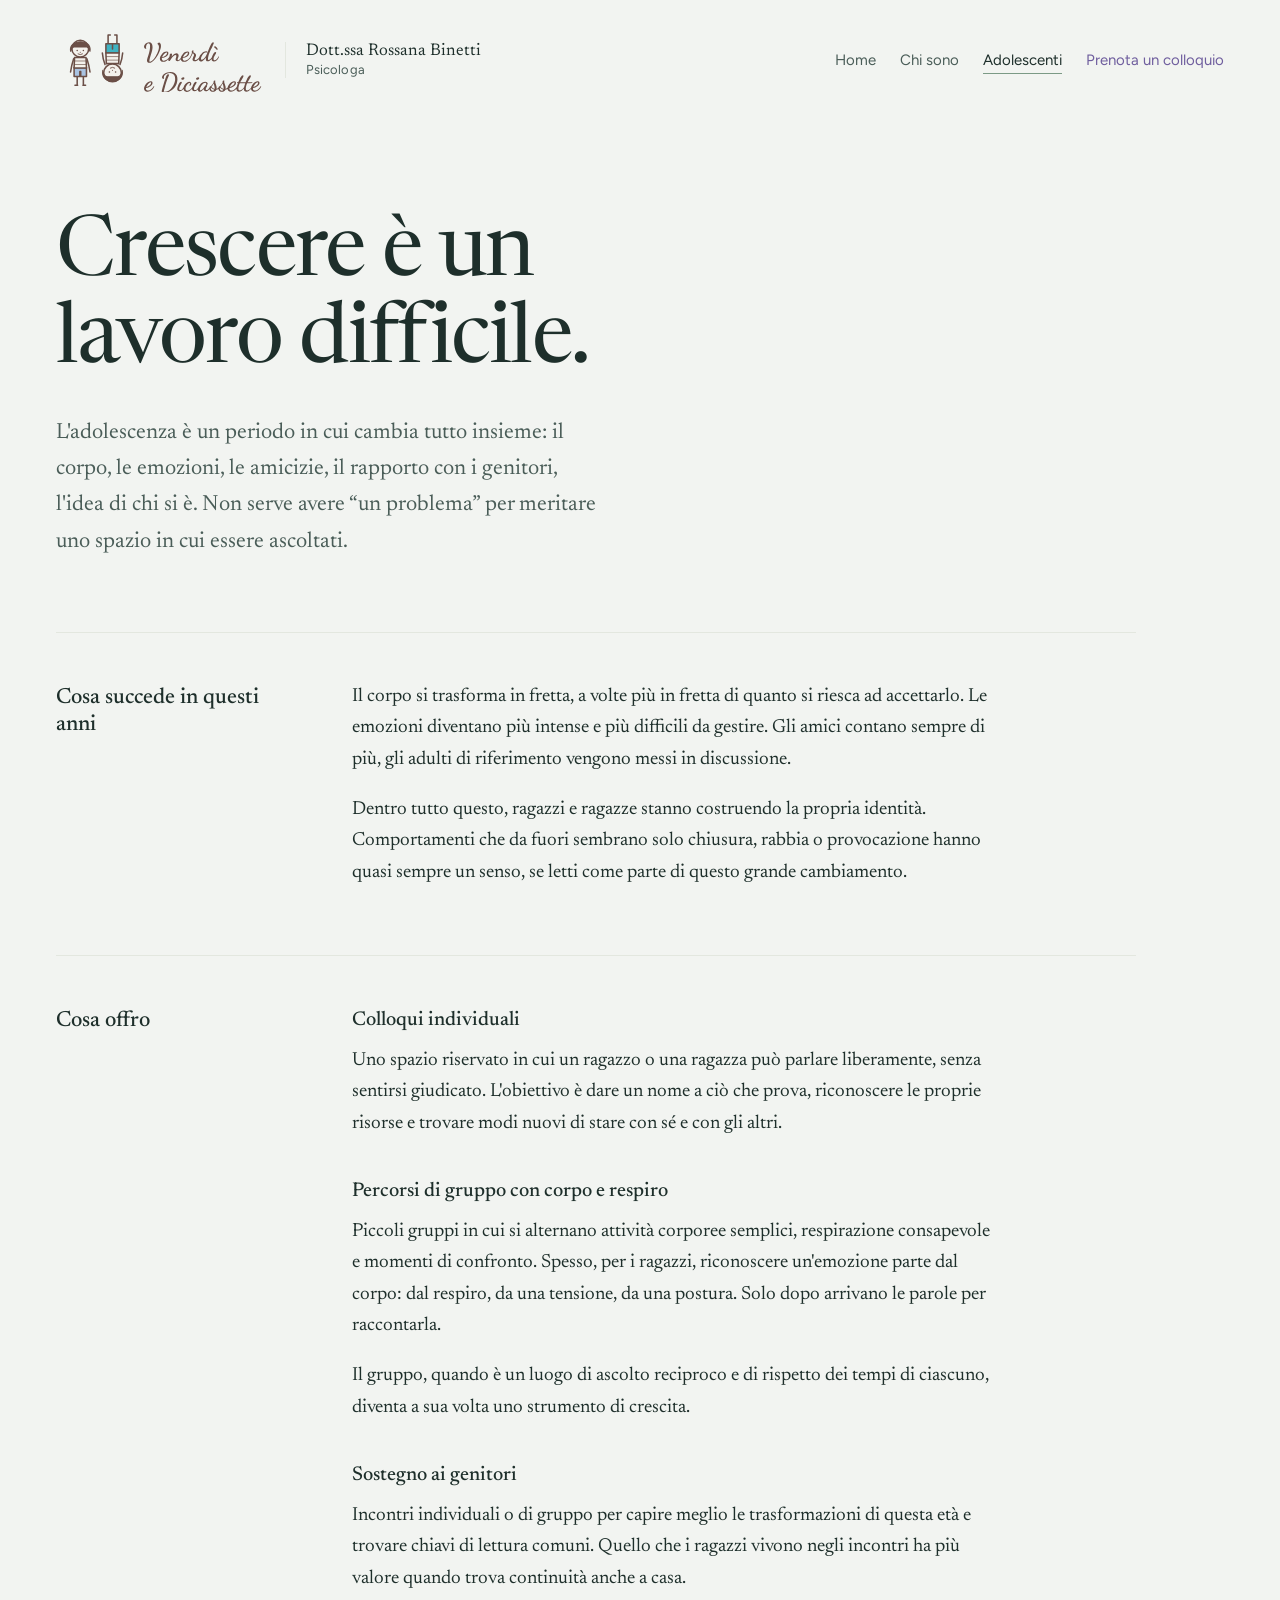
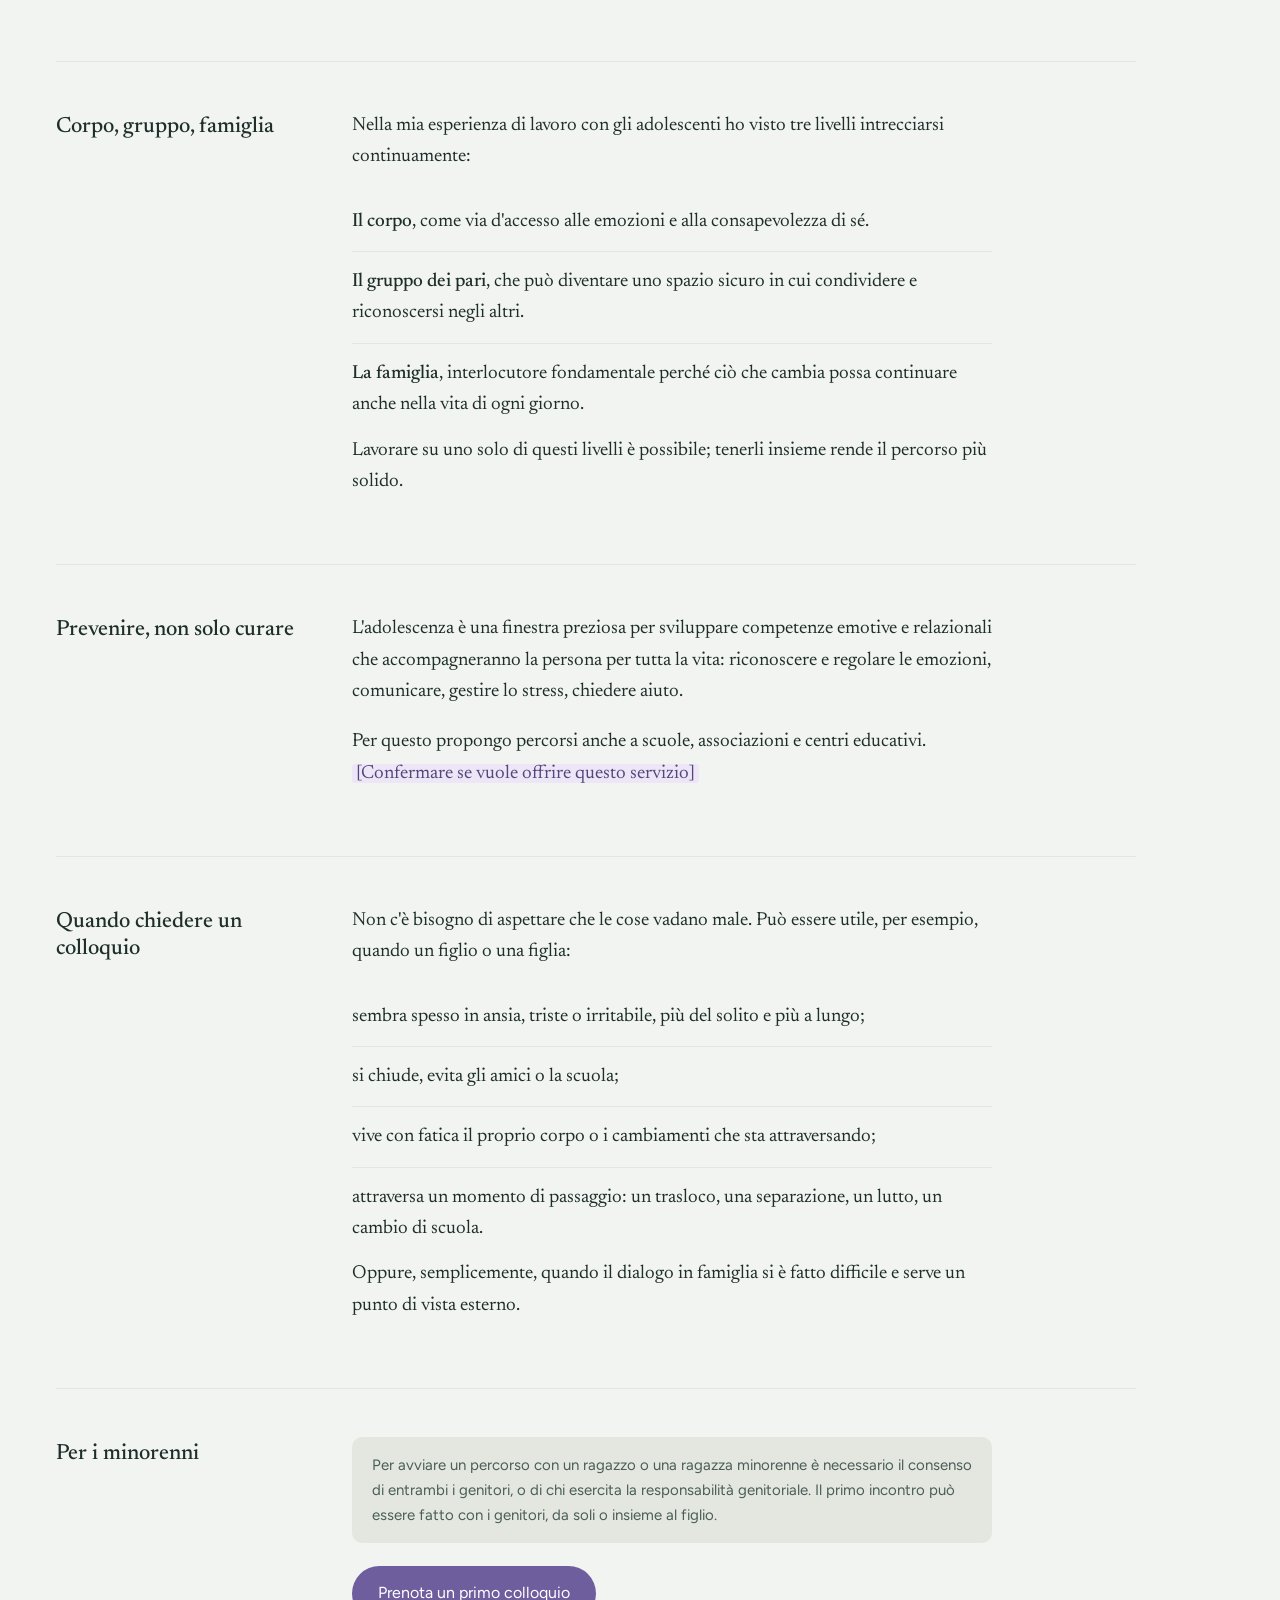
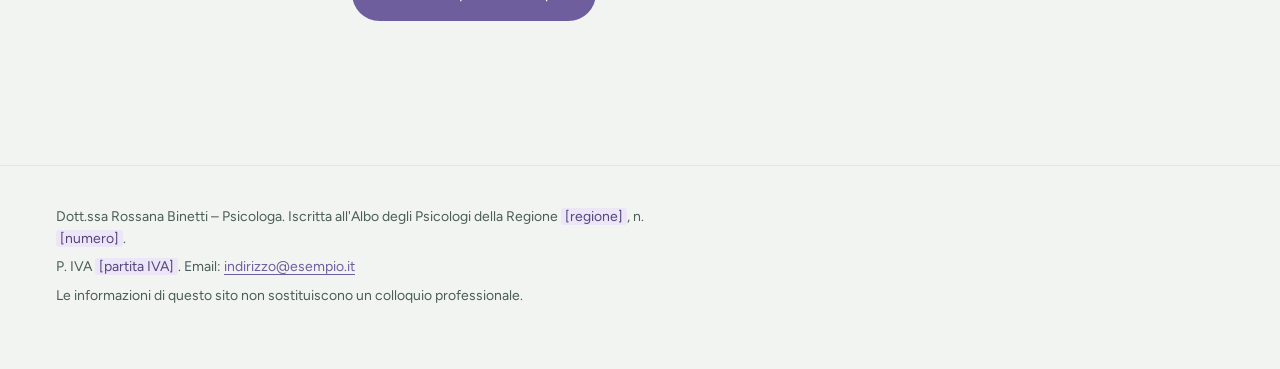
==== adolescenti.html @ f781af6a "Logo Venerdì e Diciassette in vettoriale, in intestazione e come icona del sito Co-Authored-By: Clau" ====
<!doctype html>
<html lang="it">
<head>
  <meta charset="utf-8">
  <meta name="viewport" content="width=device-width, initial-scale=1">
  <title>Adolescenti – Rossana Binetti, Psicologa</title>
  <meta name="description" content="Uno spazio di ascolto per adolescenti e preadolescenti, con percorsi individuali, di gruppo e di sostegno ai genitori.">
  <link rel="preconnect" href="https://fonts.googleapis.com">
  <link rel="preconnect" href="https://fonts.gstatic.com" crossorigin>
  <link href="https://fonts.googleapis.com/css2?family=Figtree:wght@400;500&family=Newsreader:ital,opsz,wght@0,6..72,400;0,6..72,500;1,6..72,400&display=swap" rel="stylesheet">
  <link rel="icon" href="assets/logo-mark.svg" type="image/svg+xml">
  <link rel="stylesheet" href="assets/style.css">
</head>
<body>

<header class="top">
  <a class="firma" href="index.html">
    <img src="assets/logo-orizzontale.svg" alt="Venerdì e Diciassette" width="236" height="64">
    <span class="firma-nome">Dott.ssa Rossana Binetti<small>Psicologa</small></span>
  </a>
  <nav aria-label="Menu principale">
    <ul class="menu">
      <li><a href="index.html">Home</a></li>
      <li><a href="chi-sono.html">Chi sono</a></li>
      <li><a href="adolescenti.html" aria-current="page">Adolescenti</a></li>
      <li><a class="prenota-link" href="prenota.html">Prenota un colloquio</a></li>
    </ul>
  </nav>
</header>

<main>

  <section class="apertura">
    <h1>Crescere è un lavoro difficile.</h1>
    <p class="sotto">L'adolescenza è un periodo in cui cambia tutto insieme: il corpo, le emozioni, le amicizie, il rapporto con i genitori, l'idea di chi si è. Non serve avere “un problema” per meritare uno spazio in cui essere ascoltati.</p>
  </section>

  <section class="blocco">
    <h2>Cosa succede in questi anni</h2>
    <div class="testo">
      <p>Il corpo si trasforma in fretta, a volte più in fretta di quanto si riesca ad accettarlo. Le emozioni diventano più intense e più difficili da gestire. Gli amici contano sempre di più, gli adulti di riferimento vengono messi in discussione.</p>
      <p>Dentro tutto questo, ragazzi e ragazze stanno costruendo la propria identità. Comportamenti che da fuori sembrano solo chiusura, rabbia o provocazione hanno quasi sempre un senso, se letti come parte di questo grande cambiamento.</p>
    </div>
  </section>

  <section class="blocco">
    <h2>Cosa offro</h2>
    <div class="testo">
      <h3 style="margin-top:0">Colloqui individuali</h3>
      <p>Uno spazio riservato in cui un ragazzo o una ragazza può parlare liberamente, senza sentirsi giudicato. L'obiettivo è dare un nome a ciò che prova, riconoscere le proprie risorse e trovare modi nuovi di stare con sé e con gli altri.</p>

      <h3>Percorsi di gruppo con corpo e respiro</h3>
      <p>Piccoli gruppi in cui si alternano attività corporee semplici, respirazione consapevole e momenti di confronto. Spesso, per i ragazzi, riconoscere un'emozione parte dal corpo: dal respiro, da una tensione, da una postura. Solo dopo arrivano le parole per raccontarla.</p>
      <p>Il gruppo, quando è un luogo di ascolto reciproco e di rispetto dei tempi di ciascuno, diventa a sua volta uno strumento di crescita.</p>

      <h3>Sostegno ai genitori</h3>
      <p>Incontri individuali o di gruppo per capire meglio le trasformazioni di questa età e trovare chiavi di lettura comuni. Quello che i ragazzi vivono negli incontri ha più valore quando trova continuità anche a casa.</p>
    </div>
  </section>

  <section class="blocco">
    <h2>Corpo, gruppo, famiglia</h2>
    <div class="testo">
      <p>Nella mia esperienza di lavoro con gli adolescenti ho visto tre livelli intrecciarsi continuamente:</p>
      <ul class="lista">
        <li><strong>Il corpo</strong>, come via d'accesso alle emozioni e alla consapevolezza di sé.</li>
        <li><strong>Il gruppo dei pari</strong>, che può diventare uno spazio sicuro in cui condividere e riconoscersi negli altri.</li>
        <li><strong>La famiglia</strong>, interlocutore fondamentale perché ciò che cambia possa continuare anche nella vita di ogni giorno.</li>
      </ul>
      <p>Lavorare su uno solo di questi livelli è possibile; tenerli insieme rende il percorso più solido.</p>
    </div>
  </section>

  <section class="blocco">
    <h2>Prevenire, non solo curare</h2>
    <div class="testo">
      <p>L'adolescenza è una finestra preziosa per sviluppare competenze emotive e relazionali che accompagneranno la persona per tutta la vita: riconoscere e regolare le emozioni, comunicare, gestire lo stress, chiedere aiuto.</p>
      <p>Per questo propongo percorsi anche a scuole, associazioni e centri educativi. <span class="da-completare">[Confermare se vuole offrire questo servizio]</span></p>
    </div>
  </section>

  <section class="blocco">
    <h2>Quando chiedere un colloquio</h2>
    <div class="testo">
      <p>Non c'è bisogno di aspettare che le cose vadano male. Può essere utile, per esempio, quando un figlio o una figlia:</p>
      <ul class="lista">
        <li>sembra spesso in ansia, triste o irritabile, più del solito e più a lungo;</li>
        <li>si chiude, evita gli amici o la scuola;</li>
        <li>vive con fatica il proprio corpo o i cambiamenti che sta attraversando;</li>
        <li>attraversa un momento di passaggio: un trasloco, una separazione, un lutto, un cambio di scuola.</li>
      </ul>
      <p>Oppure, semplicemente, quando il dialogo in famiglia si è fatto difficile e serve un punto di vista esterno.</p>
    </div>
  </section>

  <section class="blocco">
    <h2>Per i minorenni</h2>
    <div class="testo">
      <p class="avviso">Per avviare un percorso con un ragazzo o una ragazza minorenne è necessario il consenso di entrambi i genitori, o di chi esercita la responsabilità genitoriale. Il primo incontro può essere fatto con i genitori, da soli o insieme al figlio.</p>
      <a class="azione" href="prenota.html">Prenota un primo colloquio</a>
    </div>
  </section>

</main>

<footer class="piede">
  <p>Dott.ssa Rossana Binetti – Psicologa. Iscritta all'Albo degli Psicologi della Regione <span class="da-completare">[regione]</span>, n. <span class="da-completare">[numero]</span>.</p>
  <p>P. IVA <span class="da-completare">[partita IVA]</span>. Email: <a href="mailto:indirizzo@esempio.it">indirizzo@esempio.it</a></p>
  <p>Le informazioni di questo sito non sostituiscono un colloquio professionale.</p>
</footer>

</body>
</html>
---- assets/style.css ----
/* ------------------------------------------------------------
   Rossana Binetti – Psicologa
   Palette "respiro": verde pino, salvia, lilla del crepuscolo
   ------------------------------------------------------------ */

:root {
  --aria: #f2f4f1;        /* fondo */
  --sabbia: #e3e7df;      /* superfici */
  --pino: #1e2f2b;        /* testo */
  --pino-soft: #4a5d58;   /* testo secondario */
  --salvia: #7c9a86;      /* linee, dettagli */
  --lilla: #6f5e9e;       /* accento, link, azioni */
  --lilla-scuro: #54467d;

  --serif: "Newsreader", Georgia, "Times New Roman", serif;
  --sans: "Figtree", system-ui, -apple-system, "Segoe UI", sans-serif;

  --misura: 64ch;
  --gutter: clamp(16px, 5vw, 56px);
}

*,
*::before,
*::after { box-sizing: border-box; }

html { -webkit-text-size-adjust: 100%; }

body {
  margin: 0;
  background: var(--aria);
  color: var(--pino);
  font-family: var(--serif);
  font-size: 1.1875rem;
  line-height: 1.65;
  font-optical-sizing: auto;
}

img { max-width: 100%; display: block; }

a {
  color: var(--lilla);
  text-decoration-thickness: 1px;
  text-underline-offset: 3px;
}
a:hover { color: var(--lilla-scuro); }

:focus-visible {
  outline: 2px solid var(--lilla);
  outline-offset: 3px;
  border-radius: 2px;
}

/* ---------- Navigazione ---------- */

.top {
  display: flex;
  flex-wrap: wrap;
  align-items: center;
  justify-content: space-between;
  gap: 12px 32px;
  padding: 28px var(--gutter) 0;
  font-family: var(--sans);
}

.firma {
  display: flex;
  align-items: center;
  gap: 16px 20px;
  flex-wrap: wrap;
  color: var(--pino);
  text-decoration: none;
  line-height: 1.2;
}
.firma img { height: 64px; width: auto; }
.firma-nome {
  font-family: var(--serif);
  font-size: 1.0625rem;
  padding-left: 20px;
  border-left: 1px solid var(--sabbia);
}
.firma small {
  display: block;
  font-family: var(--sans);
  font-size: 0.8125rem;
  color: var(--pino-soft);
  letter-spacing: 0.01em;
}

.menu {
  display: flex;
  flex-wrap: wrap;
  gap: 4px 24px;
  margin: 0;
  padding: 0;
  list-style: none;
  font-size: 0.9375rem;
}
.menu a {
  color: var(--pino-soft);
  text-decoration: none;
  padding: 4px 0;
  border-bottom: 1px solid transparent;
}
.menu a:hover { color: var(--pino); }
.menu a[aria-current="page"] {
  color: var(--pino);
  border-bottom-color: var(--salvia);
}
.menu .prenota-link {
  color: var(--lilla);
}

/* ---------- Struttura ---------- */

main { padding: 0 var(--gutter) 96px; }

.apertura {
  max-width: 1080px;
  padding: clamp(56px, 10vw, 120px) 0 clamp(40px, 6vw, 72px);
}

.apertura h1 {
  margin: 0;
  font-weight: 400;
  font-size: clamp(2.5rem, 7vw, 5.25rem);
  line-height: 1.04;
  letter-spacing: -0.02em;
  max-width: 14ch;
}

.apertura .sotto {
  margin: 28px 0 0;
  max-width: 46ch;
  font-size: clamp(1.1875rem, 2vw, 1.375rem);
  color: var(--pino-soft);
}

/* Il respiro: un'unica linea che si gonfia e si svuota lentamente */
.respiro {
  width: 100%;
  max-width: 1080px;
  height: 64px;
  margin: 8px 0 0;
  color: var(--salvia);
}
.respiro path {
  fill: none;
  stroke: currentColor;
  stroke-width: 1.5;
  vector-effect: non-scaling-stroke;
  transform-origin: center;
  animation: respira 9s ease-in-out infinite;
}
@keyframes respira {
  0%, 100% { transform: scaleY(0.35); }
  45%, 55% { transform: scaleY(1); }
}
@media (prefers-reduced-motion: reduce) {
  .respiro path { animation: none; transform: scaleY(0.7); }
}

/* Sezioni con titolo nel margine su schermi larghi */
.blocco {
  display: grid;
  grid-template-columns: 1fr;
  gap: 12px 56px;
  max-width: 1080px;
  padding: 48px 0;
  border-top: 1px solid var(--sabbia);
}
.blocco > h2 {
  margin: 0;
  font-weight: 500;
  font-size: 1.5rem;
  line-height: 1.25;
}
.blocco > .testo { max-width: var(--misura); }
.blocco > .testo > :first-child { margin-top: 0; }

@media (min-width: 860px) {
  .blocco { grid-template-columns: 240px 1fr; }
  .blocco > h2 { font-size: 1.375rem; padding-top: 4px; }
}

h3 {
  font-weight: 500;
  font-size: 1.25rem;
  margin: 1.8em 0 0.4em;
}

p { margin: 0 0 1em; }

.citazione {
  margin: 0;
  padding: 4px 0 4px 24px;
  border-left: 2px solid var(--salvia);
  font-style: italic;
  font-size: 1.3125rem;
  line-height: 1.5;
}

/* Elenchi semplici */
.lista {
  margin: 0;
  padding: 0;
  list-style: none;
}
.lista li {
  padding: 14px 0;
  border-bottom: 1px solid var(--sabbia);
}
.lista li:last-child { border-bottom: 0; }
.lista strong { font-weight: 500; }

/* Passi del primo incontro: è davvero una sequenza */
.passi {
  margin: 0;
  padding: 0;
  list-style: none;
  counter-reset: passo;
}
.passi li {
  counter-increment: passo;
  position: relative;
  padding: 0 0 22px 52px;
}
.passi li::before {
  content: counter(passo);
  position: absolute;
  left: 0;
  top: 2px;
  width: 32px;
  height: 32px;
  border: 1px solid var(--salvia);
  border-radius: 50%;
  display: grid;
  place-items: center;
  font-family: var(--sans);
  font-size: 0.875rem;
  color: var(--pino-soft);
}

/* Tariffe */
.tariffe {
  width: 100%;
  border-collapse: collapse;
  font-size: 1.0625rem;
}
.tariffe th,
.tariffe td {
  text-align: left;
  vertical-align: top;
  padding: 16px 12px 16px 0;
  border-bottom: 1px solid var(--sabbia);
}
.tariffe th { font-weight: 500; }
.tariffe td.prezzo {
  text-align: right;
  white-space: nowrap;
  font-family: var(--sans);
  font-variant-numeric: tabular-nums;
}
.tariffe .nota {
  display: block;
  color: var(--pino-soft);
  font-size: 0.9375rem;
  font-weight: 400;
}

/* Azioni */
.azione {
  display: inline-block;
  margin-top: 8px;
  padding: 14px 26px;
  border-radius: 999px;
  background: var(--lilla);
  color: #fff;
  font-family: var(--sans);
  font-size: 1rem;
  text-decoration: none;
}
.azione:hover { background: var(--lilla-scuro); color: #fff; }

.azione.secondaria {
  background: transparent;
  color: var(--lilla);
  box-shadow: inset 0 0 0 1px var(--lilla);
}
.azione.secondaria:hover { background: var(--lilla); color: #fff; }

/* Calendario Google */
.calendario {
  margin-top: 8px;
  background: #fff;
  border: 1px solid var(--sabbia);
  border-radius: 12px;
  overflow: hidden;
}
.calendario iframe {
  display: block;
  width: 100%;
  height: 720px;
  border: 0;
}
.calendario-segnaposto {
  padding: 40px 24px;
  text-align: center;
  color: var(--pino-soft);
  font-family: var(--sans);
  font-size: 0.9375rem;
}

.avviso {
  font-family: var(--sans);
  font-size: 0.9375rem;
  color: var(--pino-soft);
  background: var(--sabbia);
  padding: 16px 20px;
  border-radius: 10px;
}

/* Segnaposto da completare: evidenti finché non vengono sostituiti */
.da-completare {
  background: #ece6f7;
  color: var(--lilla-scuro);
  padding: 0 4px;
  border-radius: 3px;
  font-style: normal;
}

/* ---------- Piede ---------- */

.piede {
  padding: 40px var(--gutter) 56px;
  border-top: 1px solid var(--sabbia);
  font-family: var(--sans);
  font-size: 0.875rem;
  color: var(--pino-soft);
  line-height: 1.6;
}
.piede p { margin: 0 0 6px; max-width: 72ch; }

@media (max-width: 520px) {
  .firma-nome { padding-left: 0; border-left: 0; }
}
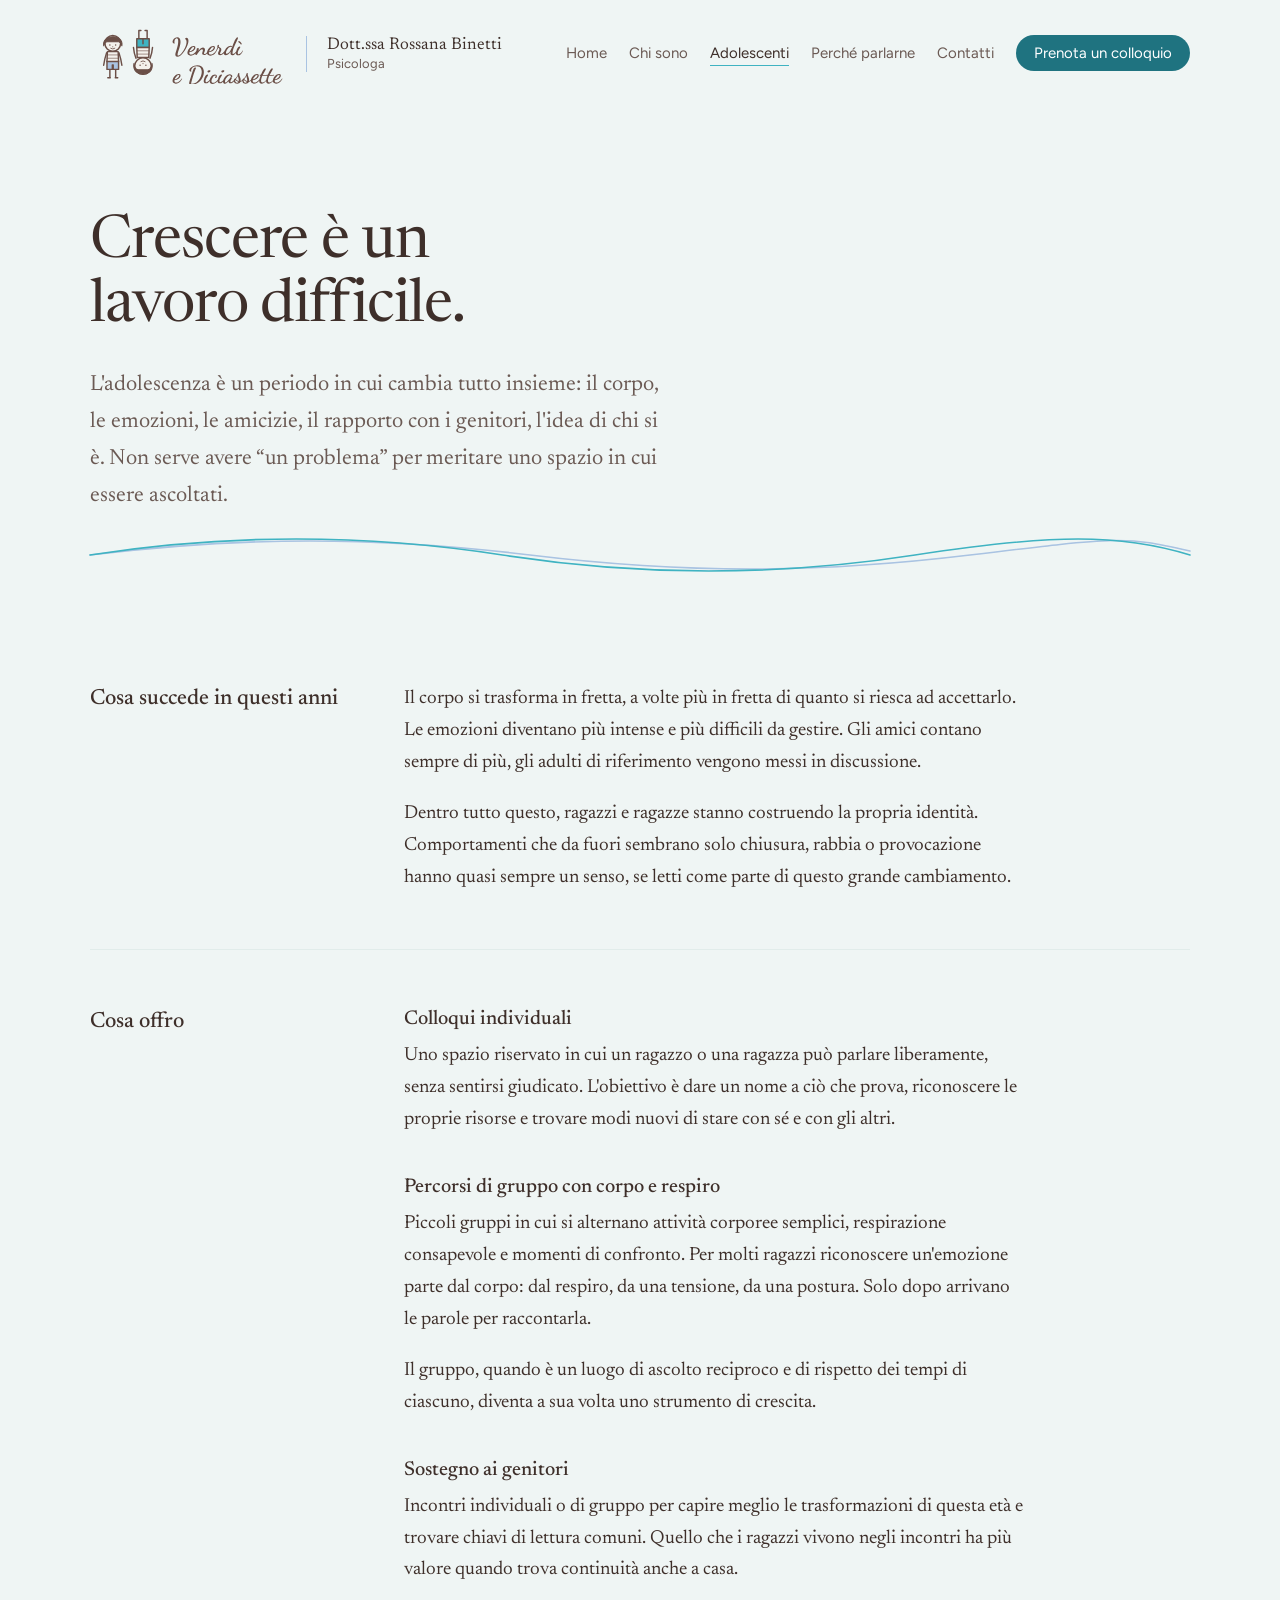
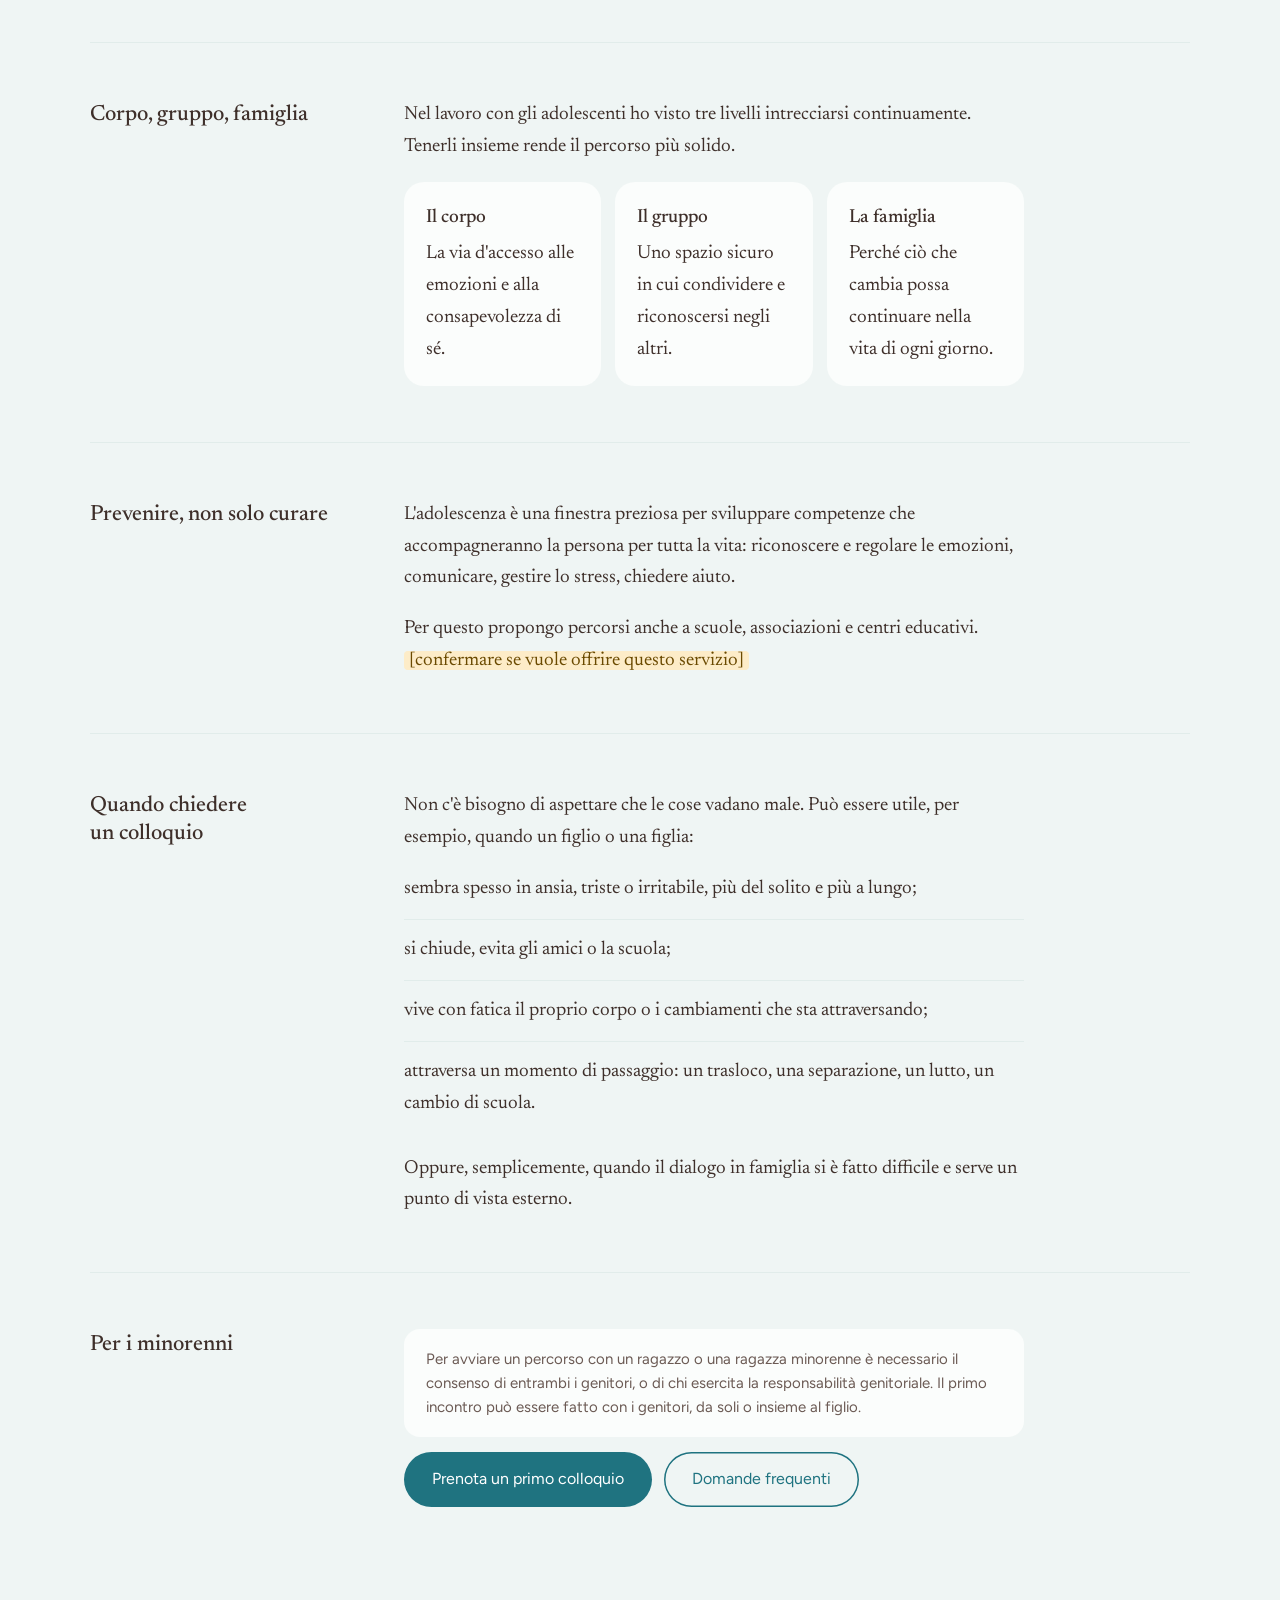
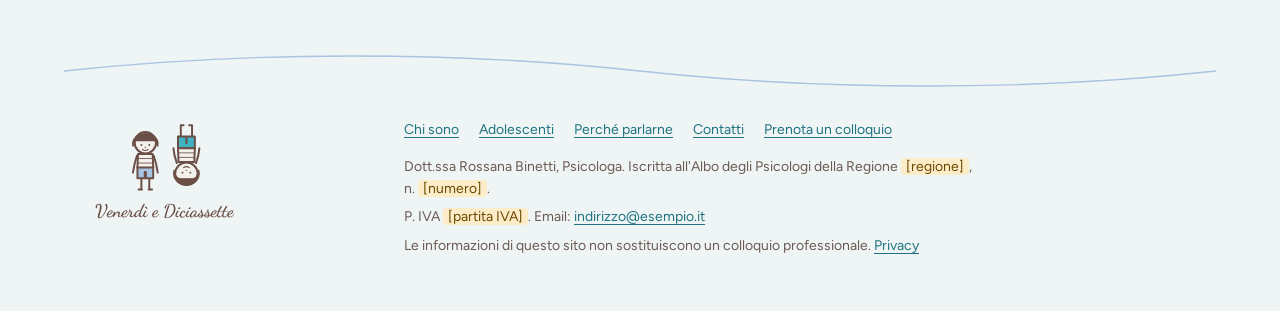
==== commit 4353299d: "Nuovo design coordinato al logo, pagine Perché parlarne, Contatti e Privacy Colori dal logo, passagg" ====
--- a/adolescenti.html
+++ b/adolescenti.html
@@ -5,17 +5,20 @@
   <meta name="viewport" content="width=device-width, initial-scale=1">
   <title>Adolescenti – Rossana Binetti, Psicologa</title>
   <meta name="description" content="Uno spazio di ascolto per adolescenti e preadolescenti, con percorsi individuali, di gruppo e di sostegno ai genitori.">
+  <meta name="theme-color" content="#eff5f4">
+  <link rel="icon" href="assets/logo-mark.svg" type="image/svg+xml">
   <link rel="preconnect" href="https://fonts.googleapis.com">
   <link rel="preconnect" href="https://fonts.gstatic.com" crossorigin>
   <link href="https://fonts.googleapis.com/css2?family=Figtree:wght@400;500&family=Newsreader:ital,opsz,wght@0,6..72,400;0,6..72,500;1,6..72,400&display=swap" rel="stylesheet">
-  <link rel="icon" href="assets/logo-mark.svg" type="image/svg+xml">
   <link rel="stylesheet" href="assets/style.css">
 </head>
 <body>
 
+<a class="salta" href="#contenuto">Vai al contenuto</a>
+
 <header class="top">
   <a class="firma" href="index.html">
-    <img src="assets/logo-orizzontale.svg" alt="Venerdì e Diciassette" width="236" height="64">
+    <img src="assets/logo-orizzontale.svg" alt="Venerdì e Diciassette" width="221" height="60">
     <span class="firma-nome">Dott.ssa Rossana Binetti<small>Psicologa</small></span>
   </a>
   <nav aria-label="Menu principale">
@@ -23,16 +26,22 @@
       <li><a href="index.html">Home</a></li>
       <li><a href="chi-sono.html">Chi sono</a></li>
       <li><a href="adolescenti.html" aria-current="page">Adolescenti</a></li>
-      <li><a class="prenota-link" href="prenota.html">Prenota un colloquio</a></li>
+      <li><a href="perche-parlarne.html">Perché parlarne</a></li>
+      <li><a href="contatti.html">Contatti</a></li>
+      <li><a class="menu-prenota" href="prenota.html">Prenota un colloquio</a></li>
     </ul>
   </nav>
 </header>
 
-<main>
+<main id="contenuto">
 
-  <section class="apertura">
+  <section class="apertura interna">
     <h1>Crescere è un lavoro difficile.</h1>
     <p class="sotto">L'adolescenza è un periodo in cui cambia tutto insieme: il corpo, le emozioni, le amicizie, il rapporto con i genitori, l'idea di chi si è. Non serve avere “un problema” per meritare uno spazio in cui essere ascoltati.</p>
+    <svg class="respiro" viewBox="0 0 1000 72" preserveAspectRatio="none" aria-hidden="true">
+      <path class="due" d="M0 36 C 140 8, 260 8, 400 36 S 660 64, 800 36 S 940 8, 1000 30"/>
+      <path class="uno" d="M0 36 C 125 4, 250 4, 375 36 S 625 68, 750 36 S 937 4, 1000 36"/>
+    </svg>
   </section>
 
   <section class="blocco">
@@ -46,13 +55,11 @@
   <section class="blocco">
     <h2>Cosa offro</h2>
     <div class="testo">
-      <h3 style="margin-top:0">Colloqui individuali</h3>
+      <h3>Colloqui individuali</h3>
       <p>Uno spazio riservato in cui un ragazzo o una ragazza può parlare liberamente, senza sentirsi giudicato. L'obiettivo è dare un nome a ciò che prova, riconoscere le proprie risorse e trovare modi nuovi di stare con sé e con gli altri.</p>
-
       <h3>Percorsi di gruppo con corpo e respiro</h3>
-      <p>Piccoli gruppi in cui si alternano attività corporee semplici, respirazione consapevole e momenti di confronto. Spesso, per i ragazzi, riconoscere un'emozione parte dal corpo: dal respiro, da una tensione, da una postura. Solo dopo arrivano le parole per raccontarla.</p>
+      <p>Piccoli gruppi in cui si alternano attività corporee semplici, respirazione consapevole e momenti di confronto. Per molti ragazzi riconoscere un'emozione parte dal corpo: dal respiro, da una tensione, da una postura. Solo dopo arrivano le parole per raccontarla.</p>
       <p>Il gruppo, quando è un luogo di ascolto reciproco e di rispetto dei tempi di ciascuno, diventa a sua volta uno strumento di crescita.</p>
-
       <h3>Sostegno ai genitori</h3>
       <p>Incontri individuali o di gruppo per capire meglio le trasformazioni di questa età e trovare chiavi di lettura comuni. Quello che i ragazzi vivono negli incontri ha più valore quando trova continuità anche a casa.</p>
     </div>
@@ -61,21 +68,20 @@
   <section class="blocco">
     <h2>Corpo, gruppo, famiglia</h2>
     <div class="testo">
-      <p>Nella mia esperienza di lavoro con gli adolescenti ho visto tre livelli intrecciarsi continuamente:</p>
-      <ul class="lista">
-        <li><strong>Il corpo</strong>, come via d'accesso alle emozioni e alla consapevolezza di sé.</li>
-        <li><strong>Il gruppo dei pari</strong>, che può diventare uno spazio sicuro in cui condividere e riconoscersi negli altri.</li>
-        <li><strong>La famiglia</strong>, interlocutore fondamentale perché ciò che cambia possa continuare anche nella vita di ogni giorno.</li>
+      <p>Nel lavoro con gli adolescenti ho visto tre livelli intrecciarsi continuamente. Tenerli insieme rende il percorso più solido.</p>
+      <ul class="tre">
+        <li><strong>Il corpo</strong>La via d'accesso alle emozioni e alla consapevolezza di sé.</li>
+        <li><strong>Il gruppo</strong>Uno spazio sicuro in cui condividere e riconoscersi negli altri.</li>
+        <li><strong>La famiglia</strong>Perché ciò che cambia possa continuare nella vita di ogni giorno.</li>
       </ul>
-      <p>Lavorare su uno solo di questi livelli è possibile; tenerli insieme rende il percorso più solido.</p>
     </div>
   </section>
 
   <section class="blocco">
     <h2>Prevenire, non solo curare</h2>
     <div class="testo">
-      <p>L'adolescenza è una finestra preziosa per sviluppare competenze emotive e relazionali che accompagneranno la persona per tutta la vita: riconoscere e regolare le emozioni, comunicare, gestire lo stress, chiedere aiuto.</p>
-      <p>Per questo propongo percorsi anche a scuole, associazioni e centri educativi. <span class="da-completare">[Confermare se vuole offrire questo servizio]</span></p>
+      <p>L'adolescenza è una finestra preziosa per sviluppare competenze che accompagneranno la persona per tutta la vita: riconoscere e regolare le emozioni, comunicare, gestire lo stress, chiedere aiuto.</p>
+      <p>Per questo propongo percorsi anche a scuole, associazioni e centri educativi. <span class="da-completare">[confermare se vuole offrire questo servizio]</span></p>
     </div>
   </section>
 
@@ -97,16 +103,34 @@
     <h2>Per i minorenni</h2>
     <div class="testo">
       <p class="avviso">Per avviare un percorso con un ragazzo o una ragazza minorenne è necessario il consenso di entrambi i genitori, o di chi esercita la responsabilità genitoriale. Il primo incontro può essere fatto con i genitori, da soli o insieme al figlio.</p>
-      <a class="azione" href="prenota.html">Prenota un primo colloquio</a>
+      <div class="azioni">
+        <a class="azione" href="prenota.html">Prenota un primo colloquio</a>
+        <a class="azione leggera" href="perche-parlarne.html">Domande frequenti</a>
+      </div>
     </div>
   </section>
 
 </main>
 
 <footer class="piede">
-  <p>Dott.ssa Rossana Binetti – Psicologa. Iscritta all'Albo degli Psicologi della Regione <span class="da-completare">[regione]</span>, n. <span class="da-completare">[numero]</span>.</p>
-  <p>P. IVA <span class="da-completare">[partita IVA]</span>. Email: <a href="mailto:indirizzo@esempio.it">indirizzo@esempio.it</a></p>
-  <p>Le informazioni di questo sito non sostituiscono un colloquio professionale.</p>
+  <svg class="piede-onda" viewBox="0 0 1000 40" preserveAspectRatio="none" aria-hidden="true">
+    <path d="M0 20 C 160 0, 340 0, 500 20 S 840 40, 1000 20"/>
+  </svg>
+  <div class="piede-dentro">
+    <img src="assets/logo.svg" alt="Venerdì e Diciassette" width="460" height="400" style="height:auto;width:150px">
+    <div>
+      <ul>
+        <li><a href="chi-sono.html">Chi sono</a></li>
+        <li><a href="adolescenti.html">Adolescenti</a></li>
+        <li><a href="perche-parlarne.html">Perché parlarne</a></li>
+        <li><a href="contatti.html">Contatti</a></li>
+        <li><a href="prenota.html">Prenota un colloquio</a></li>
+      </ul>
+      <p>Dott.ssa Rossana Binetti, Psicologa. Iscritta all'Albo degli Psicologi della Regione <span class="da-completare">[regione]</span>, n. <span class="da-completare">[numero]</span>.</p>
+      <p>P. IVA <span class="da-completare">[partita IVA]</span>. Email: <a href="mailto:indirizzo@esempio.it">indirizzo@esempio.it</a></p>
+      <p>Le informazioni di questo sito non sostituiscono un colloquio professionale. <a href="privacy.html">Privacy</a></p>
+    </div>
+  </div>
 </footer>
 
 </body>
--- a/assets/style.css
+++ b/assets/style.css
@@ -1,220 +1,292 @@
 /* ------------------------------------------------------------
-   Rossana Binetti – Psicologa
-   Palette "respiro": verde pino, salvia, lilla del crepuscolo
+   Venerdì e Diciassette – Dott.ssa Rossana Binetti, Psicologa
+   Colori presi dal logo: marrone caldo del tratto, turchese e
+   azzurro dei pantaloncini, su un fondo d'acqua chiarissimo.
    ------------------------------------------------------------ */
 
 :root {
-  --aria: #f2f4f1;        /* fondo */
-  --sabbia: #e3e7df;      /* superfici */
-  --pino: #1e2f2b;        /* testo */
-  --pino-soft: #4a5d58;   /* testo secondario */
-  --salvia: #7c9a86;      /* linee, dettagli */
-  --lilla: #6f5e9e;       /* accento, link, azioni */
-  --lilla-scuro: #54467d;
+  --acqua: #eff5f4;        /* fondo */
+  --acqua-2: #e1ecea;      /* superfici, separatori */
+  --bianco: #fbfdfc;       /* schede */
+  --tratto: #3e2f2a;       /* testo principale (marrone del logo, più profondo) */
+  --tratto-2: #6b5a54;     /* testo secondario */
+  --turchese: #1f7380;     /* link e azioni (contrasto AA sul fondo) */
+  --turchese-scuro: #155a64;
+  --turchese-chiaro: #3fb3c2;
+  --azzurro: #a9c3e2;      /* dettagli decorativi */
 
   --serif: "Newsreader", Georgia, "Times New Roman", serif;
   --sans: "Figtree", system-ui, -apple-system, "Segoe UI", sans-serif;
 
-  --misura: 64ch;
-  --gutter: clamp(16px, 5vw, 56px);
+  --misura: 62ch;
+  --gutter: clamp(16px, 5vw, 64px);
+  --larghezza: 1100px;
+  --morbido: cubic-bezier(.33, .1, .25, 1);
+
+  interpolate-size: allow-keywords;
+}
+
+/* Passaggio dolce tra una pagina e l'altra (browser che lo supportano) */
+@view-transition { navigation: auto; }
+::view-transition-old(root),
+::view-transition-new(root) {
+  animation-duration: .45s;
+  animation-timing-function: var(--morbido);
 }
 
 *,
 *::before,
 *::after { box-sizing: border-box; }
 
-html { -webkit-text-size-adjust: 100%; }
+html {
+  -webkit-text-size-adjust: 100%;
+  scroll-behavior: smooth;
+}
 
 body {
   margin: 0;
-  background: var(--aria);
-  color: var(--pino);
+  background: var(--acqua);
+  color: var(--tratto);
   font-family: var(--serif);
   font-size: 1.1875rem;
-  line-height: 1.65;
+  line-height: 1.68;
   font-optical-sizing: auto;
 }
 
 img { max-width: 100%; display: block; }
 
 a {
-  color: var(--lilla);
+  color: var(--turchese);
   text-decoration-thickness: 1px;
   text-underline-offset: 3px;
-}
-a:hover { color: var(--lilla-scuro); }
+  transition: color .3s var(--morbido);
+}
+a:hover { color: var(--turchese-scuro); }
 
 :focus-visible {
-  outline: 2px solid var(--lilla);
+  outline: 2px solid var(--turchese);
   outline-offset: 3px;
-  border-radius: 2px;
-}
-
-/* ---------- Navigazione ---------- */
+  border-radius: 4px;
+}
+
+.salta {
+  position: absolute;
+  left: -9999px;
+}
+.salta:focus {
+  left: var(--gutter);
+  top: 12px;
+  background: var(--bianco);
+  padding: 8px 14px;
+  border-radius: 999px;
+  z-index: 10;
+}
+
+/* ---------- Intestazione ---------- */
 
 .top {
   display: flex;
   flex-wrap: wrap;
   align-items: center;
   justify-content: space-between;
-  gap: 12px 32px;
-  padding: 28px var(--gutter) 0;
+  gap: 16px 32px;
+  max-width: calc(var(--larghezza) + 2 * var(--gutter));
+  margin: 0 auto;
+  padding: 24px var(--gutter) 0;
   font-family: var(--sans);
 }
 
 .firma {
   display: flex;
   align-items: center;
-  gap: 16px 20px;
   flex-wrap: wrap;
-  color: var(--pino);
+  gap: 12px 20px;
+  color: var(--tratto);
   text-decoration: none;
   line-height: 1.2;
 }
-.firma img { height: 64px; width: auto; }
+.firma:hover { color: var(--tratto); }
+.firma img { height: 60px; width: auto; }
 .firma-nome {
   font-family: var(--serif);
   font-size: 1.0625rem;
   padding-left: 20px;
-  border-left: 1px solid var(--sabbia);
-}
-.firma small {
+  border-left: 1px solid var(--azzurro);
+}
+.firma-nome small {
   display: block;
   font-family: var(--sans);
   font-size: 0.8125rem;
-  color: var(--pino-soft);
-  letter-spacing: 0.01em;
+  color: var(--tratto-2);
 }
 
 .menu {
   display: flex;
   flex-wrap: wrap;
-  gap: 4px 24px;
+  align-items: center;
+  gap: 6px 22px;
   margin: 0;
   padding: 0;
   list-style: none;
   font-size: 0.9375rem;
 }
 .menu a {
-  color: var(--pino-soft);
+  color: var(--tratto-2);
   text-decoration: none;
   padding: 4px 0;
-  border-bottom: 1px solid transparent;
-}
-.menu a:hover { color: var(--pino); }
+  background-image: linear-gradient(var(--turchese-chiaro), var(--turchese-chiaro));
+  background-size: 0 1.5px;
+  background-position: 0 100%;
+  background-repeat: no-repeat;
+  transition: color .3s var(--morbido), background-size .4s var(--morbido);
+}
+.menu a:hover { color: var(--tratto); background-size: 100% 1.5px; }
 .menu a[aria-current="page"] {
-  color: var(--pino);
-  border-bottom-color: var(--salvia);
-}
-.menu .prenota-link {
-  color: var(--lilla);
-}
-
-/* ---------- Struttura ---------- */
-
-main { padding: 0 var(--gutter) 96px; }
+  color: var(--tratto);
+  background-size: 100% 1.5px;
+}
+.menu .menu-prenota {
+  padding: 9px 18px;
+  border-radius: 999px;
+  background: var(--turchese);
+  background-image: none;
+  color: #fff;
+  transition: background-color .3s var(--morbido);
+}
+.menu .menu-prenota:hover,
+.menu .menu-prenota[aria-current="page"] {
+  background-color: var(--turchese-scuro);
+  color: #fff;
+}
+
+@media (max-width: 560px) {
+  .firma img { height: 52px; }
+  .firma-nome { padding-left: 0; border-left: 0; }
+  .menu { gap: 4px 18px; }
+}
+
+/* ---------- Contenuto ---------- */
+
+main {
+  max-width: calc(var(--larghezza) + 2 * var(--gutter));
+  margin: 0 auto;
+  padding: 0 var(--gutter) 64px;
+}
 
 .apertura {
-  max-width: 1080px;
-  padding: clamp(56px, 10vw, 120px) 0 clamp(40px, 6vw, 72px);
+  padding: clamp(56px, 10vw, 128px) 0 clamp(24px, 4vw, 40px);
 }
 
 .apertura h1 {
   margin: 0;
   font-weight: 400;
-  font-size: clamp(2.5rem, 7vw, 5.25rem);
-  line-height: 1.04;
-  letter-spacing: -0.02em;
-  max-width: 14ch;
-}
+  font-size: clamp(2.5rem, 6.6vw, 5rem);
+  line-height: 1.06;
+  letter-spacing: -0.018em;
+  max-width: 16ch;
+  text-wrap: balance;
+}
+.apertura.interna h1 { font-size: clamp(2.25rem, 5.2vw, 3.75rem); max-width: 20ch; }
 
 .apertura .sotto {
   margin: 28px 0 0;
-  max-width: 46ch;
+  max-width: 48ch;
   font-size: clamp(1.1875rem, 2vw, 1.375rem);
-  color: var(--pino-soft);
-}
-
-/* Il respiro: un'unica linea che si gonfia e si svuota lentamente */
+  color: var(--tratto-2);
+  text-wrap: pretty;
+}
+
+/* Il respiro: una sola linea che si gonfia e si svuota lentamente,
+   al ritmo di un respiro calmo (circa sei al minuto). */
 .respiro {
+  display: block;
   width: 100%;
-  max-width: 1080px;
-  height: 64px;
-  margin: 8px 0 0;
-  color: var(--salvia);
+  height: 72px;
+  margin: 24px 0 8px;
+  overflow: visible;
 }
 .respiro path {
   fill: none;
-  stroke: currentColor;
-  stroke-width: 1.5;
+  stroke-width: 1.6;
+  stroke-linecap: round;
   vector-effect: non-scaling-stroke;
-  transform-origin: center;
-  animation: respira 9s ease-in-out infinite;
-}
+  transform-origin: 50% 50%;
+  transform-box: fill-box;
+  animation: respira 10s var(--morbido) infinite;
+}
+.respiro .uno { stroke: var(--turchese-chiaro); }
+.respiro .due { stroke: var(--azzurro); animation-delay: -1.2s; }
 @keyframes respira {
-  0%, 100% { transform: scaleY(0.35); }
-  45%, 55% { transform: scaleY(1); }
-}
+  0%, 100% { transform: scaleY(.3); }
+  40%, 55% { transform: scaleY(1); }
+}
+.apertura.interna .respiro { height: 48px; margin-top: 16px; }
+
 @media (prefers-reduced-motion: reduce) {
-  .respiro path { animation: none; transform: scaleY(0.7); }
-}
-
-/* Sezioni con titolo nel margine su schermi larghi */
+  html { scroll-behavior: auto; }
+  .respiro path { animation: none; transform: scaleY(.7); }
+  @view-transition { navigation: none; }
+}
+
+/* Sezioni: titolo nel margine sui grandi schermi */
 .blocco {
   display: grid;
   grid-template-columns: 1fr;
-  gap: 12px 56px;
-  max-width: 1080px;
-  padding: 48px 0;
-  border-top: 1px solid var(--sabbia);
-}
+  gap: 14px 64px;
+  padding: 56px 0;
+}
+.blocco + .blocco { border-top: 1px solid var(--acqua-2); }
 .blocco > h2 {
   margin: 0;
   font-weight: 500;
   font-size: 1.5rem;
   line-height: 1.25;
+  text-wrap: balance;
 }
 .blocco > .testo { max-width: var(--misura); }
 .blocco > .testo > :first-child { margin-top: 0; }
-
-@media (min-width: 860px) {
-  .blocco { grid-template-columns: 240px 1fr; }
-  .blocco > h2 { font-size: 1.375rem; padding-top: 4px; }
+.blocco > .testo > :last-child { margin-bottom: 0; }
+
+@media (min-width: 880px) {
+  .blocco { grid-template-columns: 250px 1fr; }
+  .blocco > h2 { font-size: 1.375rem; padding-top: 3px; }
 }
 
 h3 {
   font-weight: 500;
   font-size: 1.25rem;
-  margin: 1.8em 0 0.4em;
-}
-
-p { margin: 0 0 1em; }
+  line-height: 1.3;
+  margin: 1.9em 0 .4em;
+}
+.blocco > .testo > h3:first-child { margin-top: 0; }
+
+p { margin: 0 0 1em; text-wrap: pretty; }
 
 .citazione {
-  margin: 0;
-  padding: 4px 0 4px 24px;
-  border-left: 2px solid var(--salvia);
+  margin: 0 0 1.2em;
+  padding: 2px 0 2px 24px;
+  border-left: 2px solid var(--turchese-chiaro);
   font-style: italic;
   font-size: 1.3125rem;
   line-height: 1.5;
 }
 
-/* Elenchi semplici */
 .lista {
-  margin: 0;
+  margin: 0 0 1em;
   padding: 0;
   list-style: none;
 }
 .lista li {
   padding: 14px 0;
-  border-bottom: 1px solid var(--sabbia);
-}
+  border-bottom: 1px solid var(--acqua-2);
+}
+.lista li:first-child { padding-top: 0; }
 .lista li:last-child { border-bottom: 0; }
 .lista strong { font-weight: 500; }
 
-/* Passi del primo incontro: è davvero una sequenza */
+/* I tre passi del primo incontro: una vera sequenza */
 .passi {
-  margin: 0;
+  margin: 0 0 1.4em;
   padding: 0;
   list-style: none;
   counter-reset: passo;
@@ -222,25 +294,130 @@
 .passi li {
   counter-increment: passo;
   position: relative;
-  padding: 0 0 22px 52px;
+  padding: 0 0 22px 54px;
 }
 .passi li::before {
   content: counter(passo);
   position: absolute;
   left: 0;
-  top: 2px;
-  width: 32px;
-  height: 32px;
-  border: 1px solid var(--salvia);
+  top: 1px;
+  width: 34px;
+  height: 34px;
   border-radius: 50%;
+  background: var(--bianco);
+  box-shadow: inset 0 0 0 1px var(--azzurro);
   display: grid;
   place-items: center;
   font-family: var(--sans);
-  font-size: 0.875rem;
-  color: var(--pino-soft);
-}
-
-/* Tariffe */
+  font-size: .875rem;
+  color: var(--turchese);
+}
+
+/* Le tre dimensioni: corpo, gruppo, famiglia */
+.tre {
+  display: grid;
+  gap: 14px;
+  margin: 0 0 1.2em;
+  padding: 0;
+  list-style: none;
+}
+.tre li {
+  background: var(--bianco);
+  border-radius: 20px;
+  padding: 20px 22px;
+}
+.tre strong {
+  display: block;
+  font-weight: 500;
+  font-size: 1.1875rem;
+  margin-bottom: 4px;
+}
+@media (min-width: 720px) {
+  .tre { grid-template-columns: repeat(3, 1fr); }
+}
+
+/* Azioni */
+.azione {
+  display: inline-block;
+  padding: 14px 28px;
+  border-radius: 999px;
+  background: var(--turchese);
+  color: #fff;
+  font-family: var(--sans);
+  font-size: 1rem;
+  text-decoration: none;
+  transition: background-color .3s var(--morbido);
+}
+.azione:hover { background: var(--turchese-scuro); color: #fff; }
+.azione.leggera {
+  background: transparent;
+  color: var(--turchese);
+  box-shadow: inset 0 0 0 1.5px var(--turchese);
+}
+.azione.leggera:hover { background: var(--turchese); color: #fff; }
+.azioni { display: flex; flex-wrap: wrap; gap: 12px; margin-top: 8px; }
+
+.avviso {
+  font-family: var(--sans);
+  font-size: .9375rem;
+  line-height: 1.6;
+  color: var(--tratto-2);
+  background: var(--bianco);
+  padding: 18px 22px;
+  border-radius: 16px;
+}
+
+/* ---------- Domande che si aprono con dolcezza ---------- */
+
+.domande { margin: 0; }
+.domanda {
+  border-bottom: 1px solid var(--acqua-2);
+}
+.domanda:first-child { border-top: 1px solid var(--acqua-2); }
+.domanda summary {
+  list-style: none;
+  cursor: pointer;
+  display: flex;
+  justify-content: space-between;
+  align-items: baseline;
+  gap: 20px;
+  padding: 22px 0;
+  font-size: 1.25rem;
+  line-height: 1.35;
+  transition: color .3s var(--morbido);
+}
+.domanda summary::-webkit-details-marker { display: none; }
+.domanda summary:hover { color: var(--turchese-scuro); }
+.domanda summary::after {
+  content: "";
+  flex: none;
+  width: 12px;
+  height: 12px;
+  margin-right: 4px;
+  border-right: 1.5px solid var(--turchese);
+  border-bottom: 1.5px solid var(--turchese);
+  transform: translateY(-3px) rotate(45deg);
+  transition: transform .45s var(--morbido);
+}
+.domanda[open] summary::after { transform: translateY(2px) rotate(225deg); }
+.domanda .risposta { padding: 0 0 24px; max-width: var(--misura); }
+.domanda .risposta > :last-child { margin-bottom: 0; }
+
+.domanda::details-content {
+  block-size: 0;
+  overflow: clip;
+  opacity: 0;
+  transition: block-size .5s var(--morbido), opacity .5s var(--morbido), content-visibility .5s allow-discrete;
+}
+.domanda[open]::details-content { block-size: auto; opacity: 1; }
+
+@media (prefers-reduced-motion: reduce) {
+  .domanda::details-content,
+  .domanda summary::after { transition: none; }
+}
+
+/* ---------- Tariffe ---------- */
+
 .tariffe {
   width: 100%;
   border-collapse: collapse;
@@ -251,95 +428,115 @@
   text-align: left;
   vertical-align: top;
   padding: 16px 12px 16px 0;
-  border-bottom: 1px solid var(--sabbia);
-}
+  border-bottom: 1px solid var(--acqua-2);
+}
+.tariffe tr:first-child th,
+.tariffe tr:first-child td { padding-top: 0; }
 .tariffe th { font-weight: 500; }
 .tariffe td.prezzo {
   text-align: right;
   white-space: nowrap;
+  padding-right: 0;
   font-family: var(--sans);
   font-variant-numeric: tabular-nums;
 }
 .tariffe .nota {
   display: block;
-  color: var(--pino-soft);
-  font-size: 0.9375rem;
+  color: var(--tratto-2);
+  font-size: .9375rem;
   font-weight: 400;
 }
 
-/* Azioni */
-.azione {
-  display: inline-block;
-  margin-top: 8px;
-  padding: 14px 26px;
-  border-radius: 999px;
-  background: var(--lilla);
-  color: #fff;
-  font-family: var(--sans);
-  font-size: 1rem;
-  text-decoration: none;
-}
-.azione:hover { background: var(--lilla-scuro); color: #fff; }
-
-.azione.secondaria {
-  background: transparent;
-  color: var(--lilla);
-  box-shadow: inset 0 0 0 1px var(--lilla);
-}
-.azione.secondaria:hover { background: var(--lilla); color: #fff; }
+/* ---------- Contatti ---------- */
+
+.recapiti {
+  display: grid;
+  gap: 4px 24px;
+  grid-template-columns: max-content 1fr;
+  margin: 0 0 1.2em;
+}
+.recapiti dt {
+  font-family: var(--sans);
+  font-size: .9375rem;
+  color: var(--tratto-2);
+  padding-top: 3px;
+}
+.recapiti dd { margin: 0 0 12px; }
+@media (max-width: 480px) {
+  .recapiti { grid-template-columns: 1fr; }
+  .recapiti dd { margin-bottom: 16px; }
+}
+
+.mappa {
+  background: var(--bianco);
+  border-radius: 20px;
+  min-height: 260px;
+  display: grid;
+  place-items: center;
+  text-align: center;
+  padding: 24px;
+  color: var(--tratto-2);
+  font-family: var(--sans);
+  font-size: .9375rem;
+}
 
 /* Calendario Google */
 .calendario {
-  margin-top: 8px;
   background: #fff;
-  border: 1px solid var(--sabbia);
-  border-radius: 12px;
+  border-radius: 20px;
   overflow: hidden;
 }
-.calendario iframe {
+.calendario iframe { display: block; width: 100%; height: 720px; border: 0; }
+.calendario-segnaposto {
+  padding: 48px 24px;
+  text-align: center;
+  color: var(--tratto-2);
+  font-family: var(--sans);
+  font-size: .9375rem;
+}
+
+/* Segnaposto da completare: evidenti finché non vengono sostituiti */
+.da-completare {
+  background: #fdecc8;
+  color: #6b4a00;
+  padding: 0 5px;
+  border-radius: 4px;
+  font-style: normal;
+}
+
+/* ---------- Piede ---------- */
+
+.piede {
+  margin-top: 24px;
+  padding: 0 var(--gutter) 48px;
+  font-family: var(--sans);
+  font-size: .875rem;
+  line-height: 1.6;
+  color: var(--tratto-2);
+}
+.piede-onda {
   display: block;
   width: 100%;
-  height: 720px;
-  border: 0;
-}
-.calendario-segnaposto {
-  padding: 40px 24px;
-  text-align: center;
-  color: var(--pino-soft);
-  font-family: var(--sans);
-  font-size: 0.9375rem;
-}
-
-.avviso {
-  font-family: var(--sans);
-  font-size: 0.9375rem;
-  color: var(--pino-soft);
-  background: var(--sabbia);
-  padding: 16px 20px;
-  border-radius: 10px;
-}
-
-/* Segnaposto da completare: evidenti finché non vengono sostituiti */
-.da-completare {
-  background: #ece6f7;
-  color: var(--lilla-scuro);
-  padding: 0 4px;
-  border-radius: 3px;
-  font-style: normal;
-}
-
-/* ---------- Piede ---------- */
-
-.piede {
-  padding: 40px var(--gutter) 56px;
-  border-top: 1px solid var(--sabbia);
-  font-family: var(--sans);
-  font-size: 0.875rem;
-  color: var(--pino-soft);
-  line-height: 1.6;
-}
+  height: 40px;
+  margin-bottom: 28px;
+}
+.piede-onda path { fill: none; stroke: var(--azzurro); stroke-width: 1.4; vector-effect: non-scaling-stroke; }
+.piede-dentro {
+  max-width: var(--larghezza);
+  margin: 0 auto;
+  display: grid;
+  gap: 24px;
+}
+@media (min-width: 880px) {
+  .piede-dentro { grid-template-columns: 250px 1fr; gap: 64px; }
+}
+.piede img { height: 64px; width: auto; }
 .piede p { margin: 0 0 6px; max-width: 72ch; }
-
-@media (max-width: 520px) {
-  .firma-nome { padding-left: 0; border-left: 0; }
-}
+.piede ul {
+  display: flex;
+  flex-wrap: wrap;
+  gap: 4px 20px;
+  list-style: none;
+  margin: 0 0 14px;
+  padding: 0;
+}
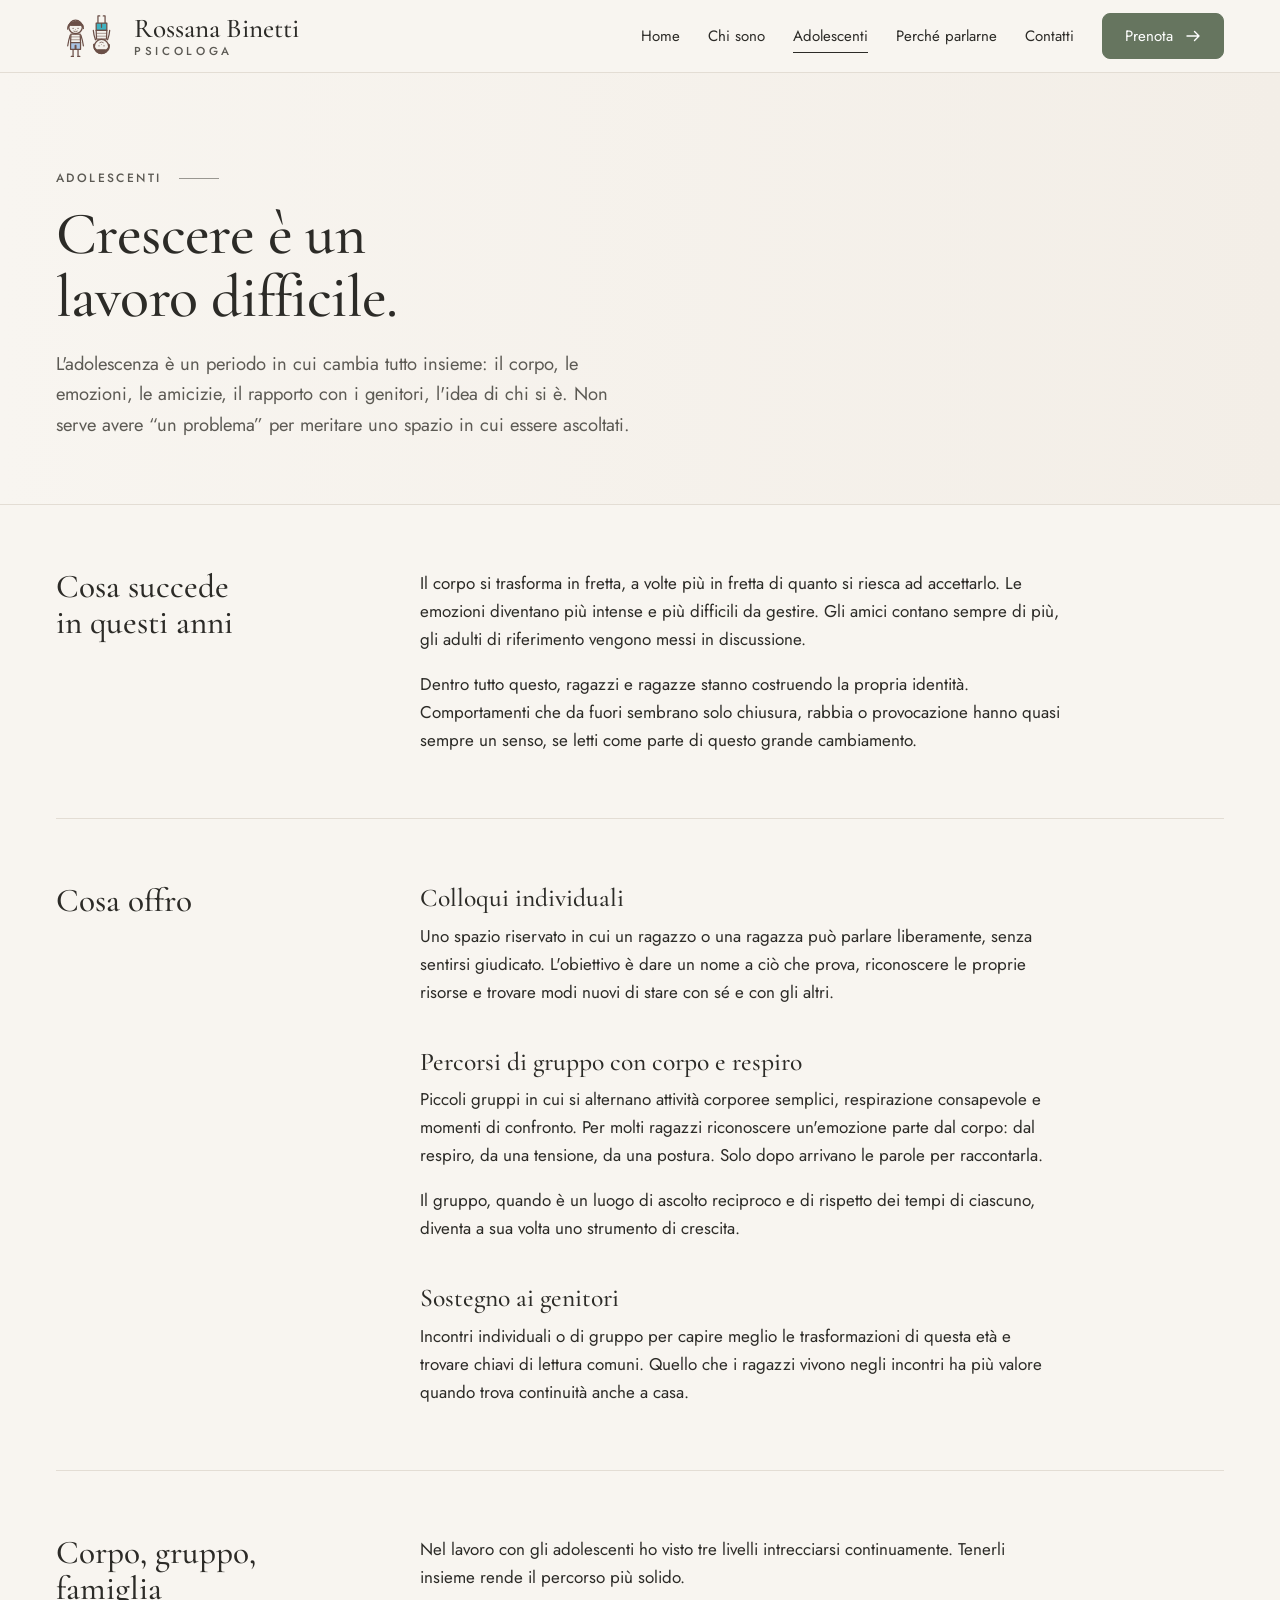
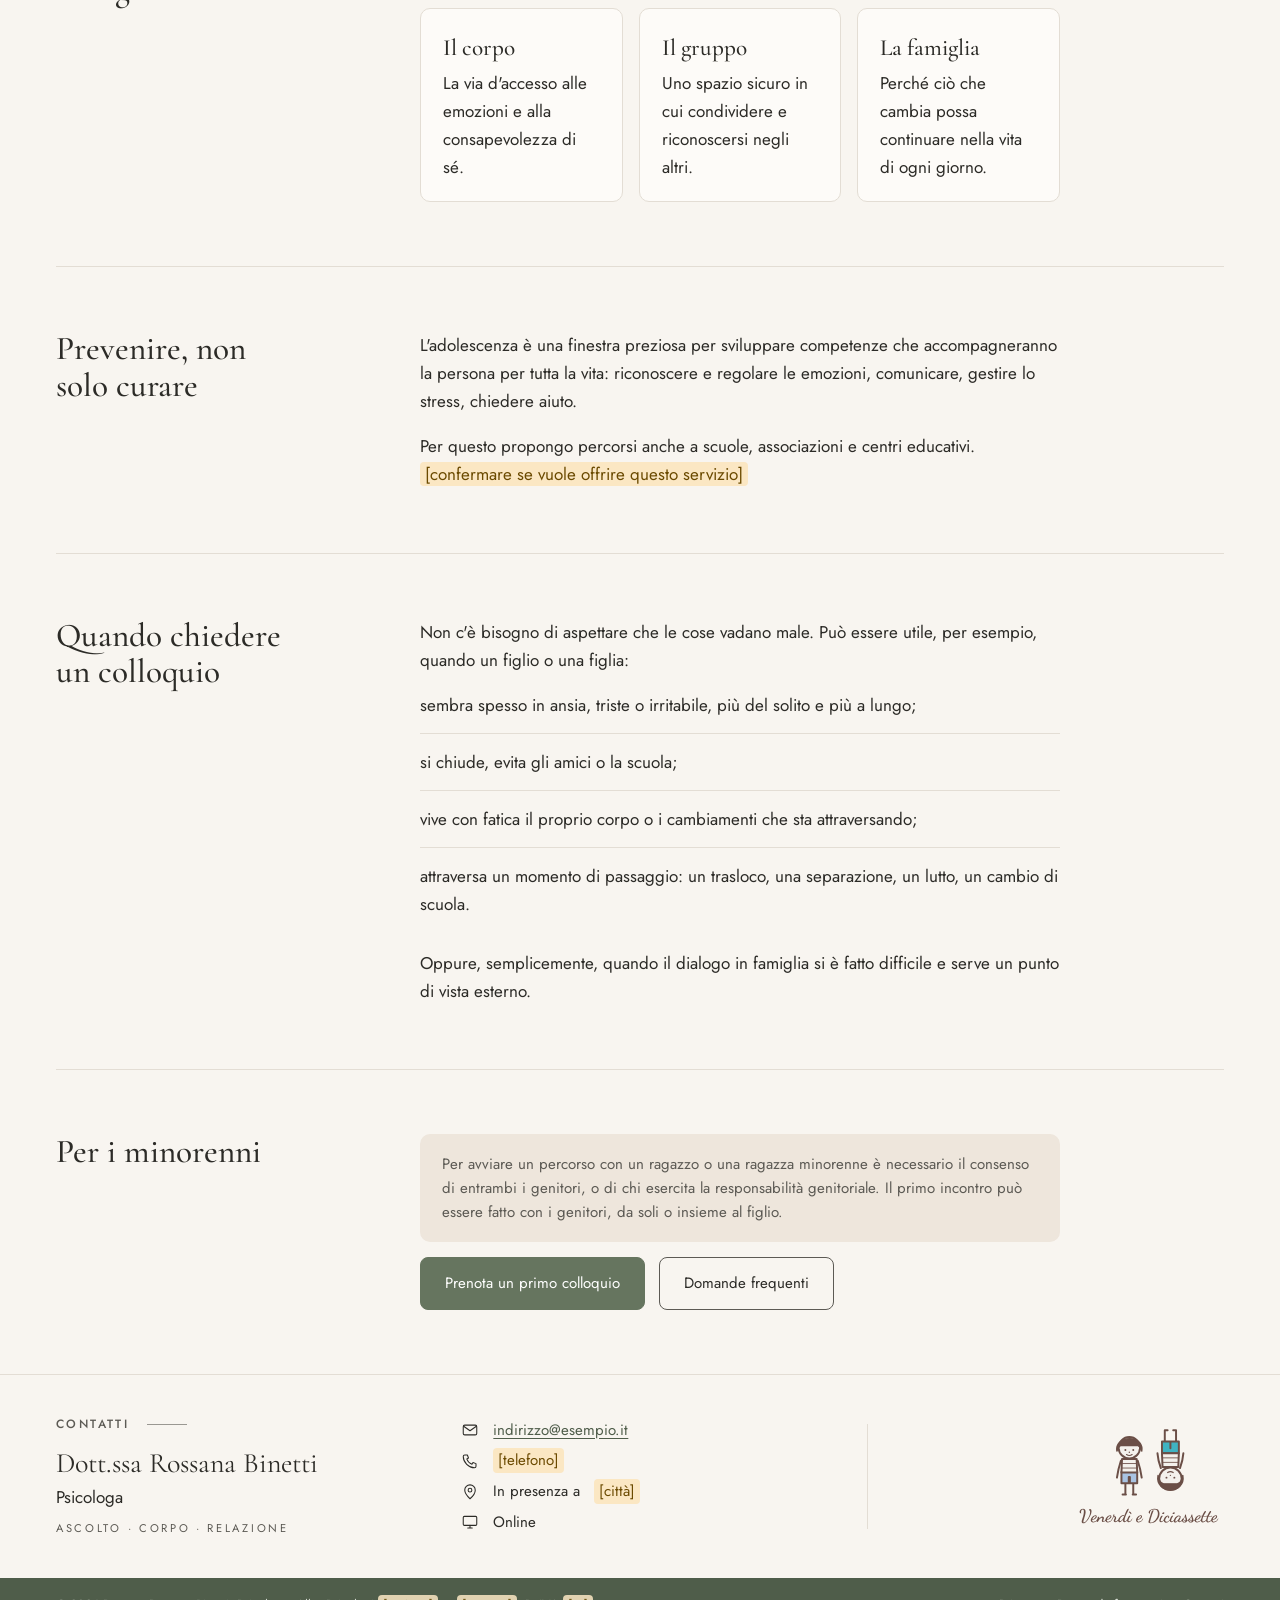
==== commit 6424865e: "Stile allineato al mockup: salvia, avorio, serif elegante, schede servizi, fasce Co-Authored-By: Cla" ====
--- a/adolescenti.html
+++ b/adolescenti.html
@@ -5,11 +5,11 @@
   <meta name="viewport" content="width=device-width, initial-scale=1">
   <title>Adolescenti – Rossana Binetti, Psicologa</title>
   <meta name="description" content="Uno spazio di ascolto per adolescenti e preadolescenti, con percorsi individuali, di gruppo e di sostegno ai genitori.">
-  <meta name="theme-color" content="#eff5f4">
+  <meta name="theme-color" content="#f8f5f0">
   <link rel="icon" href="assets/logo-mark.svg" type="image/svg+xml">
   <link rel="preconnect" href="https://fonts.googleapis.com">
   <link rel="preconnect" href="https://fonts.gstatic.com" crossorigin>
-  <link href="https://fonts.googleapis.com/css2?family=Figtree:wght@400;500&family=Newsreader:ital,opsz,wght@0,6..72,400;0,6..72,500;1,6..72,400&display=swap" rel="stylesheet">
+  <link href="https://fonts.googleapis.com/css2?family=Cormorant+Garamond:ital,wght@0,500;0,600;1,500&family=Jost:wght@400;500&family=Nothing+You+Could+Do&display=swap" rel="stylesheet">
   <link rel="stylesheet" href="assets/style.css">
 </head>
 <body>
@@ -17,77 +17,78 @@
 <a class="salta" href="#contenuto">Vai al contenuto</a>
 
 <header class="top">
-  <a class="firma" href="index.html">
-    <img src="assets/logo-orizzontale.svg" alt="Venerdì e Diciassette" width="221" height="60">
-    <span class="firma-nome">Dott.ssa Rossana Binetti<small>Psicologa</small></span>
-  </a>
-  <nav aria-label="Menu principale">
-    <ul class="menu">
-      <li><a href="index.html">Home</a></li>
-      <li><a href="chi-sono.html">Chi sono</a></li>
-      <li><a href="adolescenti.html" aria-current="page">Adolescenti</a></li>
-      <li><a href="perche-parlarne.html">Perché parlarne</a></li>
-      <li><a href="contatti.html">Contatti</a></li>
-      <li><a class="menu-prenota" href="prenota.html">Prenota un colloquio</a></li>
-    </ul>
-  </nav>
+  <div class="contenitore">
+    <a class="firma" href="index.html">
+      <img src="assets/logo-mark.svg" alt="" width="64" height="48">
+      <span class="firma-nome">Rossana Binetti<small>Psicologa</small></span>
+    </a>
+    <nav aria-label="Menu principale">
+      <ul class="menu">
+        <li><a href="index.html">Home</a></li>
+        <li><a href="chi-sono.html">Chi sono</a></li>
+        <li><a href="adolescenti.html" aria-current="page">Adolescenti</a></li>
+        <li><a href="perche-parlarne.html">Perché parlarne</a></li>
+        <li><a href="contatti.html">Contatti</a></li>
+        <li><a class="azione" href="prenota.html">Prenota <svg viewBox="0 0 16 16" fill="none" stroke="currentColor" stroke-width="1.4" stroke-linecap="round" stroke-linejoin="round" aria-hidden="true"><path d="M2 8h12M9.5 3.5 14 8l-4.5 4.5"/></svg></a></li>
+      </ul>
+    </nav>
+  </div>
 </header>
 
 <main id="contenuto">
-
-  <section class="apertura interna">
+  <section class="apertura-interna">
+    <div class="contenitore">
+      <p class="etichetta">Adolescenti</p>
     <h1>Crescere è un lavoro difficile.</h1>
     <p class="sotto">L'adolescenza è un periodo in cui cambia tutto insieme: il corpo, le emozioni, le amicizie, il rapporto con i genitori, l'idea di chi si è. Non serve avere “un problema” per meritare uno spazio in cui essere ascoltati.</p>
-    <svg class="respiro" viewBox="0 0 1000 72" preserveAspectRatio="none" aria-hidden="true">
-      <path class="due" d="M0 36 C 140 8, 260 8, 400 36 S 660 64, 800 36 S 940 8, 1000 30"/>
-      <path class="uno" d="M0 36 C 125 4, 250 4, 375 36 S 625 68, 750 36 S 937 4, 1000 36"/>
-    </svg>
+    </div>
   </section>
+  <div class="contenitore">
 
-  <section class="blocco">
-    <h2>Cosa succede in questi anni</h2>
-    <div class="testo">
+    <section class="blocco">
+      <h2>Cosa succede in questi anni</h2>
+      <div class="testo">
       <p>Il corpo si trasforma in fretta, a volte più in fretta di quanto si riesca ad accettarlo. Le emozioni diventano più intense e più difficili da gestire. Gli amici contano sempre di più, gli adulti di riferimento vengono messi in discussione.</p>
       <p>Dentro tutto questo, ragazzi e ragazze stanno costruendo la propria identità. Comportamenti che da fuori sembrano solo chiusura, rabbia o provocazione hanno quasi sempre un senso, se letti come parte di questo grande cambiamento.</p>
-    </div>
-  </section>
+      </div>
+    </section>
 
-  <section class="blocco">
-    <h2>Cosa offro</h2>
-    <div class="testo">
+    <section class="blocco">
+      <h2>Cosa offro</h2>
+      <div class="testo">
       <h3>Colloqui individuali</h3>
       <p>Uno spazio riservato in cui un ragazzo o una ragazza può parlare liberamente, senza sentirsi giudicato. L'obiettivo è dare un nome a ciò che prova, riconoscere le proprie risorse e trovare modi nuovi di stare con sé e con gli altri.</p>
-      <h3>Percorsi di gruppo con corpo e respiro</h3>
+      <h3 id="gruppi">Percorsi di gruppo con corpo e respiro</h3>
       <p>Piccoli gruppi in cui si alternano attività corporee semplici, respirazione consapevole e momenti di confronto. Per molti ragazzi riconoscere un'emozione parte dal corpo: dal respiro, da una tensione, da una postura. Solo dopo arrivano le parole per raccontarla.</p>
       <p>Il gruppo, quando è un luogo di ascolto reciproco e di rispetto dei tempi di ciascuno, diventa a sua volta uno strumento di crescita.</p>
-      <h3>Sostegno ai genitori</h3>
+      <h3 id="genitori">Sostegno ai genitori</h3>
       <p>Incontri individuali o di gruppo per capire meglio le trasformazioni di questa età e trovare chiavi di lettura comuni. Quello che i ragazzi vivono negli incontri ha più valore quando trova continuità anche a casa.</p>
-    </div>
-  </section>
+      </div>
+    </section>
 
-  <section class="blocco">
-    <h2>Corpo, gruppo, famiglia</h2>
-    <div class="testo">
+    <section class="blocco">
+      <h2>Corpo, gruppo, famiglia</h2>
+      <div class="testo">
       <p>Nel lavoro con gli adolescenti ho visto tre livelli intrecciarsi continuamente. Tenerli insieme rende il percorso più solido.</p>
       <ul class="tre">
         <li><strong>Il corpo</strong>La via d'accesso alle emozioni e alla consapevolezza di sé.</li>
         <li><strong>Il gruppo</strong>Uno spazio sicuro in cui condividere e riconoscersi negli altri.</li>
         <li><strong>La famiglia</strong>Perché ciò che cambia possa continuare nella vita di ogni giorno.</li>
       </ul>
-    </div>
-  </section>
+      </div>
+    </section>
 
-  <section class="blocco">
-    <h2>Prevenire, non solo curare</h2>
-    <div class="testo">
+    <section class="blocco">
+      <h2>Prevenire, non solo curare</h2>
+      <div class="testo">
       <p>L'adolescenza è una finestra preziosa per sviluppare competenze che accompagneranno la persona per tutta la vita: riconoscere e regolare le emozioni, comunicare, gestire lo stress, chiedere aiuto.</p>
       <p>Per questo propongo percorsi anche a scuole, associazioni e centri educativi. <span class="da-completare">[confermare se vuole offrire questo servizio]</span></p>
-    </div>
-  </section>
+      </div>
+    </section>
 
-  <section class="blocco">
-    <h2>Quando chiedere un colloquio</h2>
-    <div class="testo">
+    <section class="blocco">
+      <h2>Quando chiedere un colloquio</h2>
+      <div class="testo">
       <p>Non c'è bisogno di aspettare che le cose vadano male. Può essere utile, per esempio, quando un figlio o una figlia:</p>
       <ul class="lista">
         <li>sembra spesso in ansia, triste o irritabile, più del solito e più a lungo;</li>
@@ -96,39 +97,51 @@
         <li>attraversa un momento di passaggio: un trasloco, una separazione, un lutto, un cambio di scuola.</li>
       </ul>
       <p>Oppure, semplicemente, quando il dialogo in famiglia si è fatto difficile e serve un punto di vista esterno.</p>
-    </div>
-  </section>
+      </div>
+    </section>
 
-  <section class="blocco">
-    <h2>Per i minorenni</h2>
-    <div class="testo">
+    <section class="blocco">
+      <h2>Per i minorenni</h2>
+      <div class="testo">
       <p class="avviso">Per avviare un percorso con un ragazzo o una ragazza minorenne è necessario il consenso di entrambi i genitori, o di chi esercita la responsabilità genitoriale. Il primo incontro può essere fatto con i genitori, da soli o insieme al figlio.</p>
       <div class="azioni">
         <a class="azione" href="prenota.html">Prenota un primo colloquio</a>
         <a class="azione leggera" href="perche-parlarne.html">Domande frequenti</a>
       </div>
+      </div>
+    </section>
+
+  </div>
+</main>
+
+<footer>
+  <section class="piede-contatti" aria-label="Contatti">
+    <div class="contenitore">
+      <div>
+        <p class="etichetta">Contatti</p>
+        <p class="nome">Dott.ssa Rossana Binetti</p>
+        <p class="ruolo">Psicologa</p>
+        <p class="motto">Ascolto · Corpo · Relazione</p>
+      </div>
+      <ul>
+        <li><svg viewBox="0 0 24 24" aria-hidden="true"><rect x="3" y="5.5" width="18" height="13" rx="2"/><path d="m3.5 7 8.5 6 8.5-6"/></svg> <a href="mailto:indirizzo@esempio.it">indirizzo@esempio.it</a></li>
+        <li><svg viewBox="0 0 24 24" aria-hidden="true"><path d="M5 4h3.5l1.5 4-2.2 1.4a11 11 0 0 0 6.8 6.8L16 14l4 1.5V19a2 2 0 0 1-2 2C10.3 21 3 13.7 3 6a2 2 0 0 1 2-2Z"/></svg> <span class="da-completare">[telefono]</span></li>
+        <li><svg viewBox="0 0 24 24" aria-hidden="true"><path d="M12 21s-7-6.2-7-11.5a7 7 0 0 1 14 0C19 14.8 12 21 12 21Z"/><circle cx="12" cy="9.5" r="2.5"/></svg> In presenza a <span class="da-completare">[città]</span></li>
+        <li><svg viewBox="0 0 24 24" aria-hidden="true"><rect x="3" y="4.5" width="18" height="12" rx="1.5"/><path d="M9 20h6M12 16.5V20"/></svg> Online</li>
+      </ul>
+      <div class="logo-piede">
+        <img src="assets/logo.svg" alt="Venerdì e Diciassette" width="460" height="400">
+      </div>
     </div>
   </section>
-
-</main>
-
-<footer class="piede">
-  <svg class="piede-onda" viewBox="0 0 1000 40" preserveAspectRatio="none" aria-hidden="true">
-    <path d="M0 20 C 160 0, 340 0, 500 20 S 840 40, 1000 20"/>
-  </svg>
-  <div class="piede-dentro">
-    <img src="assets/logo.svg" alt="Venerdì e Diciassette" width="460" height="400" style="height:auto;width:150px">
-    <div>
+  <div class="barra">
+    <div class="contenitore">
+      <span class="albo">© 2026 Dott.ssa Rossana Binetti, Psicologa. Albo Psicologi <span class="da-completare">[regione]</span> n. <span class="da-completare">[numero]</span>. P. IVA <span class="da-completare">[…]</span></span>
       <ul>
-        <li><a href="chi-sono.html">Chi sono</a></li>
-        <li><a href="adolescenti.html">Adolescenti</a></li>
-        <li><a href="perche-parlarne.html">Perché parlarne</a></li>
+        <li><a href="privacy.html">Privacy</a></li>
+        <li><a href="perche-parlarne.html">Domande frequenti</a></li>
         <li><a href="contatti.html">Contatti</a></li>
-        <li><a href="prenota.html">Prenota un colloquio</a></li>
       </ul>
-      <p>Dott.ssa Rossana Binetti, Psicologa. Iscritta all'Albo degli Psicologi della Regione <span class="da-completare">[regione]</span>, n. <span class="da-completare">[numero]</span>.</p>
-      <p>P. IVA <span class="da-completare">[partita IVA]</span>. Email: <a href="mailto:indirizzo@esempio.it">indirizzo@esempio.it</a></p>
-      <p>Le informazioni di questo sito non sostituiscono un colloquio professionale. <a href="privacy.html">Privacy</a></p>
     </div>
   </div>
 </footer>
--- a/assets/style.css
+++ b/assets/style.css
@@ -1,379 +1,464 @@
 /* ------------------------------------------------------------
    Venerdì e Diciassette – Dott.ssa Rossana Binetti, Psicologa
-   Colori presi dal logo: marrone caldo del tratto, turchese e
-   azzurro dei pantaloncini, su un fondo d'acqua chiarissimo.
+   Stile: avorio caldo, verde salvia, rosa cipria, serif elegante
    ------------------------------------------------------------ */
 
 :root {
-  --acqua: #eff5f4;        /* fondo */
-  --acqua-2: #e1ecea;      /* superfici, separatori */
-  --bianco: #fbfdfc;       /* schede */
-  --tratto: #3e2f2a;       /* testo principale (marrone del logo, più profondo) */
-  --tratto-2: #6b5a54;     /* testo secondario */
-  --turchese: #1f7380;     /* link e azioni (contrasto AA sul fondo) */
-  --turchese-scuro: #155a64;
-  --turchese-chiaro: #3fb3c2;
-  --azzurro: #a9c3e2;      /* dettagli decorativi */
-
-  --serif: "Newsreader", Georgia, "Times New Roman", serif;
-  --sans: "Figtree", system-ui, -apple-system, "Segoe UI", sans-serif;
-
-  --misura: 62ch;
-  --gutter: clamp(16px, 5vw, 64px);
-  --larghezza: 1100px;
+  --avorio: #f8f5f0;        /* fondo */
+  --carta: #fdfbf8;         /* schede */
+  --sabbia: #eee6dc;        /* fascia primo colloquio */
+  --cipria: #ead9cc;        /* cerchi delle icone */
+  --salvia-chiaro: #c5cebb; /* fascia esperienza */
+  --salvia: #66755f;        /* pulsanti */
+  --salvia-scuro: #4f5d4a;  /* barra finale, hover */
+  --inchiostro: #2c2b27;    /* testo */
+  --inchiostro-2: #5c5a54;  /* testo secondario */
+  --linea: #e3ddd4;         /* bordi */
+
+  --serif: "Cormorant Garamond", Garamond, Georgia, serif;
+  --sans: "Jost", system-ui, -apple-system, "Segoe UI", sans-serif;
+  --mano: "Nothing You Could Do", "Segoe Script", cursive;
+
+  --larghezza: 1180px;
+  --gutter: clamp(16px, 4.5vw, 56px);
   --morbido: cubic-bezier(.33, .1, .25, 1);
 
   interpolate-size: allow-keywords;
 }
 
-/* Passaggio dolce tra una pagina e l'altra (browser che lo supportano) */
 @view-transition { navigation: auto; }
 ::view-transition-old(root),
-::view-transition-new(root) {
-  animation-duration: .45s;
-  animation-timing-function: var(--morbido);
-}
-
-*,
-*::before,
-*::after { box-sizing: border-box; }
-
-html {
-  -webkit-text-size-adjust: 100%;
-  scroll-behavior: smooth;
-}
+::view-transition-new(root) { animation-duration: .45s; animation-timing-function: var(--morbido); }
+
+*, *::before, *::after { box-sizing: border-box; }
+html { -webkit-text-size-adjust: 100%; scroll-behavior: smooth; }
 
 body {
   margin: 0;
-  background: var(--acqua);
-  color: var(--tratto);
-  font-family: var(--serif);
-  font-size: 1.1875rem;
-  line-height: 1.68;
-  font-optical-sizing: auto;
+  background: var(--avorio);
+  color: var(--inchiostro);
+  font-family: var(--sans);
+  font-weight: 400;
+  font-size: 1.0625rem;
+  line-height: 1.65;
 }
 
 img { max-width: 100%; display: block; }
 
 a {
-  color: var(--turchese);
+  color: var(--salvia-scuro);
   text-decoration-thickness: 1px;
   text-underline-offset: 3px;
   transition: color .3s var(--morbido);
 }
-a:hover { color: var(--turchese-scuro); }
-
-:focus-visible {
-  outline: 2px solid var(--turchese);
-  outline-offset: 3px;
-  border-radius: 4px;
-}
-
-.salta {
-  position: absolute;
-  left: -9999px;
-}
-.salta:focus {
-  left: var(--gutter);
-  top: 12px;
-  background: var(--bianco);
-  padding: 8px 14px;
-  border-radius: 999px;
-  z-index: 10;
-}
-
-/* ---------- Intestazione ---------- */
-
-.top {
-  display: flex;
-  flex-wrap: wrap;
-  align-items: center;
-  justify-content: space-between;
-  gap: 16px 32px;
+a:hover { color: var(--inchiostro); }
+
+:focus-visible { outline: 2px solid var(--salvia); outline-offset: 3px; border-radius: 4px; }
+
+.salta { position: absolute; left: -9999px; }
+.salta:focus { left: var(--gutter); top: 12px; background: var(--carta); padding: 8px 14px; border-radius: 8px; z-index: 10; }
+
+.contenitore {
   max-width: calc(var(--larghezza) + 2 * var(--gutter));
   margin: 0 auto;
-  padding: 24px var(--gutter) 0;
+  padding-left: var(--gutter);
+  padding-right: var(--gutter);
+}
+
+/* ---------- Tipografia ---------- */
+
+h1, h2, h3 {
+  font-family: var(--serif);
+  font-weight: 500;
+  color: var(--inchiostro);
+  text-wrap: balance;
+}
+h1 { font-size: clamp(2.6rem, 5.4vw, 4.25rem); line-height: 1.05; letter-spacing: -.01em; margin: 0; }
+h2 { font-size: clamp(2rem, 3.6vw, 2.75rem); line-height: 1.1; margin: 0 0 .5em; }
+h3 { font-size: 1.6rem; line-height: 1.2; margin: 1.6em 0 .3em; }
+p { margin: 0 0 1em; text-wrap: pretty; }
+
+.etichetta {
+  display: flex;
+  align-items: center;
+  gap: 18px;
+  margin: 0 0 14px;
   font-family: var(--sans);
+  font-size: .75rem;
+  font-weight: 500;
+  letter-spacing: .2em;
+  text-transform: uppercase;
+  color: var(--inchiostro-2);
+}
+.etichetta::after { content: ""; width: 40px; height: 1px; background: currentColor; opacity: .6; }
+
+.a-mano {
+  font-family: var(--mano);
+  font-size: 1.35rem;
+  line-height: 1.5;
+  color: var(--inchiostro-2);
+  transform: rotate(-3deg);
+}
+
+/* ---------- Intestazione ---------- */
+
+.top {
+  position: sticky;
+  top: 0;
+  z-index: 5;
+  background: color-mix(in srgb, var(--avorio) 92%, transparent);
+  backdrop-filter: blur(8px);
+  border-bottom: 1px solid var(--linea);
+}
+.top .contenitore {
+  display: flex;
+  flex-wrap: wrap;
+  align-items: center;
+  justify-content: space-between;
+  gap: 12px 32px;
+  padding-top: 12px;
+  padding-bottom: 12px;
 }
 
 .firma {
   display: flex;
   align-items: center;
-  flex-wrap: wrap;
-  gap: 12px 20px;
-  color: var(--tratto);
+  gap: 14px;
   text-decoration: none;
-  line-height: 1.2;
-}
-.firma:hover { color: var(--tratto); }
-.firma img { height: 60px; width: auto; }
+  color: var(--inchiostro);
+}
+.firma:hover { color: var(--inchiostro); }
+.firma img { height: 48px; width: auto; }
 .firma-nome {
   font-family: var(--serif);
-  font-size: 1.0625rem;
-  padding-left: 20px;
-  border-left: 1px solid var(--azzurro);
+  font-size: 1.7rem;
+  line-height: 1;
+  font-weight: 500;
 }
 .firma-nome small {
   display: block;
+  margin-top: 4px;
   font-family: var(--sans);
-  font-size: 0.8125rem;
-  color: var(--tratto-2);
+  font-size: .72rem;
+  font-weight: 500;
+  letter-spacing: .32em;
+  text-transform: uppercase;
+  color: var(--inchiostro-2);
 }
 
 .menu {
   display: flex;
   flex-wrap: wrap;
   align-items: center;
-  gap: 6px 22px;
+  gap: 6px 28px;
   margin: 0;
   padding: 0;
   list-style: none;
-  font-size: 0.9375rem;
+  font-size: .9375rem;
 }
 .menu a {
-  color: var(--tratto-2);
+  color: var(--inchiostro);
   text-decoration: none;
-  padding: 4px 0;
-  background-image: linear-gradient(var(--turchese-chiaro), var(--turchese-chiaro));
-  background-size: 0 1.5px;
+  padding: 6px 0;
+  background-image: linear-gradient(currentColor, currentColor);
+  background-size: 0 1px;
   background-position: 0 100%;
   background-repeat: no-repeat;
-  transition: color .3s var(--morbido), background-size .4s var(--morbido);
-}
-.menu a:hover { color: var(--tratto); background-size: 100% 1.5px; }
-.menu a[aria-current="page"] {
-  color: var(--tratto);
-  background-size: 100% 1.5px;
-}
-.menu .menu-prenota {
-  padding: 9px 18px;
-  border-radius: 999px;
-  background: var(--turchese);
-  background-image: none;
+  transition: background-size .4s var(--morbido);
+}
+.menu a:hover, .menu a[aria-current="page"] { background-size: 100% 1px; }
+
+/* ---------- Pulsanti ---------- */
+
+.azione {
+  display: inline-flex;
+  align-items: center;
+  gap: 12px;
+  padding: 13px 24px;
+  border-radius: 8px;
+  background: var(--salvia);
   color: #fff;
-  transition: background-color .3s var(--morbido);
-}
-.menu .menu-prenota:hover,
-.menu .menu-prenota[aria-current="page"] {
-  background-color: var(--turchese-scuro);
-  color: #fff;
-}
-
-@media (max-width: 560px) {
-  .firma img { height: 52px; }
-  .firma-nome { padding-left: 0; border-left: 0; }
-  .menu { gap: 4px 18px; }
-}
-
-/* ---------- Contenuto ---------- */
-
-main {
-  max-width: calc(var(--larghezza) + 2 * var(--gutter));
-  margin: 0 auto;
-  padding: 0 var(--gutter) 64px;
-}
-
-.apertura {
-  padding: clamp(56px, 10vw, 128px) 0 clamp(24px, 4vw, 40px);
-}
-
-.apertura h1 {
+  font-family: var(--sans);
+  font-size: .9375rem;
+  text-decoration: none;
+  border: 1px solid var(--salvia);
+  transition: background-color .3s var(--morbido), border-color .3s var(--morbido), color .3s var(--morbido);
+}
+.azione:hover { background: var(--salvia-scuro); border-color: var(--salvia-scuro); color: #fff; }
+.azione svg { width: 16px; height: 16px; transition: transform .35s var(--morbido); }
+.azione:hover svg { transform: translateX(3px); }
+.azione.leggera { background: transparent; color: var(--inchiostro); border-color: var(--inchiostro-2); }
+.azione.leggera:hover { background: var(--inchiostro); border-color: var(--inchiostro); color: #fff; }
+.azioni { display: flex; flex-wrap: wrap; gap: 14px; margin-top: 8px; }
+
+.menu .azione { padding: 10px 22px; background-image: none; color: #fff; }
+.menu .azione:hover { color: #fff; }
+.menu .azione:hover, .menu .azione[aria-current="page"] { background-size: auto; background-color: var(--salvia-scuro); }
+
+.collegamento {
+  display: inline-flex;
+  align-items: center;
+  gap: 10px;
+  color: var(--inchiostro);
+  font-size: .9375rem;
+}
+.collegamento svg { width: 15px; height: 15px; transition: transform .35s var(--morbido); }
+.collegamento:hover svg { transform: translateX(3px); }
+
+/* ---------- Apertura (home) ---------- */
+
+.eroe {
+  display: grid;
+  grid-template-columns: 1fr;
+  background: linear-gradient(90deg, var(--avorio) 0%, #f3eee7 100%);
+  border-bottom: 1px solid var(--linea);
+}
+.eroe-testo {
+  padding: clamp(40px, 7vw, 88px) var(--gutter) clamp(36px, 5vw, 56px);
+  align-self: center;
+}
+.eroe-testo h1 { max-width: 13ch; }
+.eroe .per-chi {
+  margin: 18px 0 2px;
+  font-family: var(--serif);
+  font-size: 1.45rem;
+  line-height: 1.3;
+}
+.eroe .modalita { color: var(--inchiostro-2); margin-bottom: 28px; }
+.eroe-testo .a-mano { margin: 32px 0 0 4px; display: flex; align-items: center; gap: 20px; }
+.eroe-testo .a-mano::before { content: ""; width: 40px; height: 1px; background: var(--inchiostro-2); flex: none; }
+
+.foto {
+  position: relative;
+  min-height: 340px;
+  background:
+    radial-gradient(120% 90% at 70% 30%, #e9e3d8 0%, #ddd5c7 55%, #cfc8b8 100%);
+  display: grid;
+  place-items: center;
+  color: var(--inchiostro-2);
+  font-size: .875rem;
+  text-align: center;
+  overflow: hidden;
+}
+.foto img { position: absolute; inset: 0; width: 100%; height: 100%; object-fit: cover; }
+.foto .didascalia {
+  position: absolute;
+  right: 22px;
+  bottom: 18px;
+  max-width: 18ch;
+  text-align: right;
+  font-size: 1.05rem;
+}
+
+@media (min-width: 900px) {
+  .eroe { grid-template-columns: minmax(0, 1fr) minmax(0, 1.05fr); }
+  .eroe-testo { padding-left: max(var(--gutter), calc((100vw - var(--larghezza)) / 2)); }
+  .eroe .foto { min-height: 560px; }
+}
+
+/* ---------- Sezioni ---------- */
+
+.sezione { padding: clamp(48px, 7vw, 88px) 0; }
+.sezione + .sezione { border-top: 1px solid var(--linea); }
+.sezione-testa {
+  display: flex;
+  flex-wrap: wrap;
+  align-items: baseline;
+  justify-content: space-between;
+  gap: 8px 32px;
+  margin-bottom: 28px;
+}
+.sezione-testa h2 { margin: 0; }
+.sezione-testa .nota-destra { color: var(--inchiostro-2); font-size: .9375rem; }
+
+/* Schede servizi */
+.servizi {
+  display: grid;
+  gap: 18px;
+  grid-template-columns: repeat(auto-fit, minmax(230px, 1fr));
   margin: 0;
-  font-weight: 400;
-  font-size: clamp(2.5rem, 6.6vw, 5rem);
-  line-height: 1.06;
-  letter-spacing: -0.018em;
-  max-width: 16ch;
-  text-wrap: balance;
-}
-.apertura.interna h1 { font-size: clamp(2.25rem, 5.2vw, 3.75rem); max-width: 20ch; }
-
-.apertura .sotto {
+  padding: 0;
+  list-style: none;
+}
+.servizi li {
+  background: var(--carta);
+  border: 1px solid var(--linea);
+  border-radius: 10px;
+  padding: 26px 24px 22px;
+  display: flex;
+  flex-direction: column;
+  transition: border-color .35s var(--morbido);
+}
+.servizi li:hover { border-color: #cfc6b9; }
+.servizi h3 { margin: 18px 0 6px; font-size: 1.6rem; }
+.servizi p { color: var(--inchiostro-2); font-size: .9375rem; line-height: 1.55; flex: 1; }
+
+.icona {
+  width: 60px;
+  height: 60px;
+  border-radius: 50%;
+  background: var(--cipria);
+  display: grid;
+  place-items: center;
+  color: var(--inchiostro);
+}
+.icona svg { width: 28px; height: 28px; fill: none; stroke: currentColor; stroke-width: 1.3; stroke-linecap: round; stroke-linejoin: round; }
+
+/* Fascia esperienza */
+.fascia-salvia {
+  position: relative;
+  background: var(--salvia-chiaro);
+  overflow: hidden;
+}
+.fascia-salvia .foglia {
+  position: absolute;
+  left: -70px;
+  top: 50%;
+  width: 140px;
+  transform: translateY(-50%);
+  opacity: .35;
+  color: var(--salvia);
+}
+.fascia-salvia .contenitore {
+  display: grid;
+  gap: 32px;
+  padding-top: clamp(44px, 6vw, 64px);
+  padding-bottom: clamp(44px, 6vw, 64px);
+}
+.fascia-salvia .titoli {
+  font-family: var(--serif);
+  font-size: 1.35rem;
+  margin: 0 0 10px;
+}
+.fascia-salvia p { max-width: 62ch; }
+.fascia-salvia blockquote {
+  margin: 0;
+  font-family: var(--serif);
+  font-style: italic;
+  font-size: clamp(1.6rem, 2.6vw, 2rem);
+  line-height: 1.25;
+}
+.fascia-salvia blockquote::after {
+  content: "";
+  display: block;
+  width: 48px;
+  height: 1px;
+  background: var(--inchiostro);
+  margin-top: 20px;
+  opacity: .6;
+}
+@media (min-width: 900px) {
+  .fascia-salvia .contenitore { grid-template-columns: 1.6fr 1fr; gap: 72px; align-items: center; }
+  .fascia-salvia blockquote { border-left: 1px solid rgba(44,43,39,.25); padding: 12px 0 12px 64px; }
+}
+
+/* Modo di lavorare: immagine + testo */
+.affiancati { display: grid; gap: 32px; }
+.affiancati .foto { min-height: 280px; border-radius: 4px; }
+@media (min-width: 900px) {
+  .affiancati { grid-template-columns: 1fr 1fr; gap: 48px; align-items: center; }
+  .affiancati .foto { min-height: 360px; }
+}
+.pilastri {
+  display: grid;
+  grid-template-columns: repeat(auto-fit, minmax(150px, 1fr));
   margin: 28px 0 0;
-  max-width: 48ch;
-  font-size: clamp(1.1875rem, 2vw, 1.375rem);
-  color: var(--tratto-2);
-  text-wrap: pretty;
-}
-
-/* Il respiro: una sola linea che si gonfia e si svuota lentamente,
-   al ritmo di un respiro calmo (circa sei al minuto). */
-.respiro {
-  display: block;
-  width: 100%;
-  height: 72px;
-  margin: 24px 0 8px;
-  overflow: visible;
-}
-.respiro path {
-  fill: none;
-  stroke-width: 1.6;
-  stroke-linecap: round;
-  vector-effect: non-scaling-stroke;
-  transform-origin: 50% 50%;
-  transform-box: fill-box;
-  animation: respira 10s var(--morbido) infinite;
-}
-.respiro .uno { stroke: var(--turchese-chiaro); }
-.respiro .due { stroke: var(--azzurro); animation-delay: -1.2s; }
-@keyframes respira {
-  0%, 100% { transform: scaleY(.3); }
-  40%, 55% { transform: scaleY(1); }
-}
-.apertura.interna .respiro { height: 48px; margin-top: 16px; }
-
-@media (prefers-reduced-motion: reduce) {
-  html { scroll-behavior: auto; }
-  .respiro path { animation: none; transform: scaleY(.7); }
-  @view-transition { navigation: none; }
-}
-
-/* Sezioni: titolo nel margine sui grandi schermi */
+  padding: 0;
+  list-style: none;
+}
+.pilastri li { padding: 4px 20px 4px 0; }
+.pilastri li + li { border-left: 1px solid var(--linea); padding-left: 20px; }
+.pilastri svg { width: 30px; height: 30px; fill: none; stroke: currentColor; stroke-width: 1.3; stroke-linecap: round; stroke-linejoin: round; }
+.pilastri strong { display: block; font-family: var(--serif); font-weight: 500; font-size: 1.35rem; margin: 8px 0 2px; }
+.pilastri span { color: var(--inchiostro-2); font-size: .9rem; line-height: 1.5; display: block; }
+@media (max-width: 520px) {
+  .pilastri li + li { border-left: 0; padding-left: 0; border-top: 1px solid var(--linea); padding-top: 14px; margin-top: 14px; }
+}
+
+/* Fascia primo colloquio */
+.fascia-sabbia { background: var(--sabbia); }
+.fascia-sabbia .contenitore {
+  display: grid;
+  gap: 20px 48px;
+  align-items: center;
+  padding-top: 40px;
+  padding-bottom: 40px;
+}
+.fascia-sabbia h2 { margin: 0; }
+.fascia-sabbia p { margin: 0; color: var(--inchiostro-2); max-width: 58ch; }
+@media (min-width: 900px) {
+  .fascia-sabbia .contenitore { grid-template-columns: auto 1fr auto; }
+}
+
+/* ---------- Pagine interne ---------- */
+
+.apertura-interna {
+  background: linear-gradient(90deg, var(--avorio) 0%, #f3eee7 100%);
+  border-bottom: 1px solid var(--linea);
+}
+.apertura-interna .contenitore { padding-top: clamp(48px, 8vw, 96px); padding-bottom: clamp(40px, 6vw, 64px); }
+.apertura-interna h1 { max-width: 18ch; font-size: clamp(2.4rem, 4.8vw, 3.75rem); }
+.apertura-interna .sotto { margin: 20px 0 0; max-width: 54ch; font-size: 1.15rem; color: var(--inchiostro-2); }
+
 .blocco {
   display: grid;
   grid-template-columns: 1fr;
-  gap: 14px 64px;
-  padding: 56px 0;
-}
-.blocco + .blocco { border-top: 1px solid var(--acqua-2); }
-.blocco > h2 {
-  margin: 0;
-  font-weight: 500;
-  font-size: 1.5rem;
-  line-height: 1.25;
-  text-wrap: balance;
-}
-.blocco > .testo { max-width: var(--misura); }
+  gap: 10px 64px;
+  padding: clamp(40px, 6vw, 64px) 0;
+}
+.blocco + .blocco { border-top: 1px solid var(--linea); }
+.blocco > h2 { font-size: clamp(1.75rem, 2.6vw, 2.1rem); margin: 0; }
+.blocco > .testo { max-width: 64ch; }
 .blocco > .testo > :first-child { margin-top: 0; }
 .blocco > .testo > :last-child { margin-bottom: 0; }
-
-@media (min-width: 880px) {
-  .blocco { grid-template-columns: 250px 1fr; }
-  .blocco > h2 { font-size: 1.375rem; padding-top: 3px; }
-}
-
-h3 {
-  font-weight: 500;
-  font-size: 1.25rem;
-  line-height: 1.3;
-  margin: 1.9em 0 .4em;
-}
-.blocco > .testo > h3:first-child { margin-top: 0; }
-
-p { margin: 0 0 1em; text-wrap: pretty; }
+@media (min-width: 900px) {
+  .blocco { grid-template-columns: 300px 1fr; }
+}
 
 .citazione {
   margin: 0 0 1.2em;
-  padding: 2px 0 2px 24px;
-  border-left: 2px solid var(--turchese-chiaro);
+  padding-left: 24px;
+  border-left: 1px solid var(--salvia);
+  font-family: var(--serif);
   font-style: italic;
-  font-size: 1.3125rem;
-  line-height: 1.5;
-}
-
-.lista {
-  margin: 0 0 1em;
-  padding: 0;
-  list-style: none;
-}
-.lista li {
-  padding: 14px 0;
-  border-bottom: 1px solid var(--acqua-2);
-}
+  font-size: 1.6rem;
+  line-height: 1.3;
+}
+
+.lista { margin: 0 0 1em; padding: 0; list-style: none; }
+.lista li { padding: 14px 0; border-bottom: 1px solid var(--linea); }
 .lista li:first-child { padding-top: 0; }
 .lista li:last-child { border-bottom: 0; }
 .lista strong { font-weight: 500; }
 
-/* I tre passi del primo incontro: una vera sequenza */
-.passi {
-  margin: 0 0 1.4em;
-  padding: 0;
-  list-style: none;
-  counter-reset: passo;
-}
-.passi li {
-  counter-increment: passo;
-  position: relative;
-  padding: 0 0 22px 54px;
-}
+.passi { margin: 0 0 1.4em; padding: 0; list-style: none; counter-reset: passo; }
+.passi li { counter-increment: passo; position: relative; padding: 0 0 20px 56px; }
 .passi li::before {
   content: counter(passo);
-  position: absolute;
-  left: 0;
-  top: 1px;
-  width: 34px;
-  height: 34px;
-  border-radius: 50%;
-  background: var(--bianco);
-  box-shadow: inset 0 0 0 1px var(--azzurro);
-  display: grid;
-  place-items: center;
-  font-family: var(--sans);
-  font-size: .875rem;
-  color: var(--turchese);
-}
-
-/* Le tre dimensioni: corpo, gruppo, famiglia */
-.tre {
-  display: grid;
-  gap: 14px;
-  margin: 0 0 1.2em;
-  padding: 0;
-  list-style: none;
-}
-.tre li {
-  background: var(--bianco);
-  border-radius: 20px;
-  padding: 20px 22px;
-}
-.tre strong {
-  display: block;
-  font-weight: 500;
-  font-size: 1.1875rem;
-  margin-bottom: 4px;
-}
-@media (min-width: 720px) {
-  .tre { grid-template-columns: repeat(3, 1fr); }
-}
-
-/* Azioni */
-.azione {
-  display: inline-block;
-  padding: 14px 28px;
-  border-radius: 999px;
-  background: var(--turchese);
-  color: #fff;
-  font-family: var(--sans);
-  font-size: 1rem;
-  text-decoration: none;
-  transition: background-color .3s var(--morbido);
-}
-.azione:hover { background: var(--turchese-scuro); color: #fff; }
-.azione.leggera {
-  background: transparent;
-  color: var(--turchese);
-  box-shadow: inset 0 0 0 1.5px var(--turchese);
-}
-.azione.leggera:hover { background: var(--turchese); color: #fff; }
-.azioni { display: flex; flex-wrap: wrap; gap: 12px; margin-top: 8px; }
+  position: absolute; left: 0; top: -2px;
+  width: 38px; height: 38px; border-radius: 50%;
+  background: var(--cipria);
+  display: grid; place-items: center;
+  font-family: var(--serif); font-size: 1.25rem;
+}
+
+.tre { display: grid; gap: 16px; margin: 0 0 1.2em; padding: 0; list-style: none; }
+.tre li { background: var(--carta); border: 1px solid var(--linea); border-radius: 10px; padding: 20px 22px; }
+.tre strong { display: block; font-family: var(--serif); font-weight: 500; font-size: 1.45rem; margin-bottom: 2px; }
+@media (min-width: 720px) { .tre { grid-template-columns: repeat(3, 1fr); } }
 
 .avviso {
-  font-family: var(--sans);
   font-size: .9375rem;
   line-height: 1.6;
-  color: var(--tratto-2);
-  background: var(--bianco);
+  color: var(--inchiostro-2);
+  background: var(--sabbia);
   padding: 18px 22px;
-  border-radius: 16px;
-}
-
-/* ---------- Domande che si aprono con dolcezza ---------- */
-
-.domande { margin: 0; }
-.domanda {
-  border-bottom: 1px solid var(--acqua-2);
-}
-.domanda:first-child { border-top: 1px solid var(--acqua-2); }
+  border-radius: 10px;
+}
+
+/* Domande */
+.domanda { border-bottom: 1px solid var(--linea); }
+.domanda:first-child { border-top: 1px solid var(--linea); }
 .domanda summary {
   list-style: none;
   cursor: pointer;
@@ -381,162 +466,109 @@
   justify-content: space-between;
   align-items: baseline;
   gap: 20px;
-  padding: 22px 0;
-  font-size: 1.25rem;
-  line-height: 1.35;
-  transition: color .3s var(--morbido);
+  padding: 20px 0;
+  font-family: var(--serif);
+  font-size: 1.5rem;
+  line-height: 1.25;
 }
 .domanda summary::-webkit-details-marker { display: none; }
-.domanda summary:hover { color: var(--turchese-scuro); }
 .domanda summary::after {
   content: "";
   flex: none;
-  width: 12px;
-  height: 12px;
+  width: 11px; height: 11px;
   margin-right: 4px;
-  border-right: 1.5px solid var(--turchese);
-  border-bottom: 1.5px solid var(--turchese);
-  transform: translateY(-3px) rotate(45deg);
+  border-right: 1.3px solid var(--inchiostro);
+  border-bottom: 1.3px solid var(--inchiostro);
+  transform: translateY(-4px) rotate(45deg);
   transition: transform .45s var(--morbido);
 }
 .domanda[open] summary::after { transform: translateY(2px) rotate(225deg); }
-.domanda .risposta { padding: 0 0 24px; max-width: var(--misura); }
+.domanda .risposta { padding: 0 0 22px; max-width: 64ch; }
 .domanda .risposta > :last-child { margin-bottom: 0; }
-
 .domanda::details-content {
-  block-size: 0;
-  overflow: clip;
-  opacity: 0;
+  block-size: 0; overflow: clip; opacity: 0;
   transition: block-size .5s var(--morbido), opacity .5s var(--morbido), content-visibility .5s allow-discrete;
 }
 .domanda[open]::details-content { block-size: auto; opacity: 1; }
 
+/* Tariffe */
+.tariffe { width: 100%; border-collapse: collapse; }
+.tariffe th, .tariffe td { text-align: left; vertical-align: top; padding: 16px 12px 16px 0; border-bottom: 1px solid var(--linea); }
+.tariffe tr:first-child th, .tariffe tr:first-child td { padding-top: 0; }
+.tariffe th { font-family: var(--serif); font-weight: 500; font-size: 1.35rem; line-height: 1.25; }
+.tariffe td.prezzo { text-align: right; white-space: nowrap; padding-right: 0; font-variant-numeric: tabular-nums; }
+.tariffe .nota { display: block; font-family: var(--sans); font-size: .875rem; color: var(--inchiostro-2); }
+
+/* Contatti */
+.recapiti { display: grid; gap: 4px 24px; grid-template-columns: max-content 1fr; margin: 0 0 1.2em; }
+.recapiti dt { font-size: .75rem; letter-spacing: .16em; text-transform: uppercase; color: var(--inchiostro-2); padding-top: 4px; }
+.recapiti dd { margin: 0 0 12px; }
+@media (max-width: 480px) { .recapiti { grid-template-columns: 1fr; } .recapiti dd { margin-bottom: 16px; } }
+
+.mappa {
+  background: var(--sabbia);
+  border-radius: 10px;
+  min-height: 240px;
+  display: grid; place-items: center;
+  text-align: center; padding: 24px;
+  color: var(--inchiostro-2); font-size: .9375rem;
+}
+
+.calendario { background: #fff; border: 1px solid var(--linea); border-radius: 10px; overflow: hidden; }
+.calendario iframe { display: block; width: 100%; height: 720px; border: 0; }
+.calendario-segnaposto { padding: 48px 24px; text-align: center; color: var(--inchiostro-2); font-size: .9375rem; }
+
+.da-completare { background: #fbe7c3; color: #6b4a00; padding: 0 5px; border-radius: 4px; font-style: normal; }
+
+/* ---------- Contatti in fondo e barra finale ---------- */
+
+.piede-contatti { border-top: 1px solid var(--linea); }
+.piede-contatti .contenitore {
+  display: grid;
+  gap: 28px 48px;
+  padding-top: 40px;
+  padding-bottom: 40px;
+  align-items: center;
+}
+.piede-contatti .nome { font-family: var(--serif); font-size: 1.75rem; line-height: 1.1; margin: 0; }
+.piede-contatti .ruolo { margin: 4px 0 8px; }
+.piede-contatti .motto { font-size: .7rem; letter-spacing: .24em; text-transform: uppercase; color: var(--inchiostro-2); margin: 0; }
+.piede-contatti ul { list-style: none; margin: 0; padding: 0; display: grid; gap: 6px; font-size: .9375rem; }
+.piede-contatti li { display: flex; align-items: center; gap: 14px; }
+.piede-contatti li svg { width: 18px; height: 18px; flex: none; fill: none; stroke: currentColor; stroke-width: 1.4; stroke-linecap: round; stroke-linejoin: round; }
+.piede-contatti .logo-piede { display: flex; align-items: center; gap: 18px; }
+.piede-contatti .logo-piede img { width: 150px; height: auto; }
+@media (min-width: 900px) {
+  .piede-contatti .contenitore { grid-template-columns: 1fr 1fr 1fr; }
+  .piede-contatti .logo-piede { justify-content: flex-end; border-left: 1px solid var(--linea); padding-left: 48px; }
+}
+
+.barra {
+  background: var(--salvia-scuro);
+  color: #e8ece4;
+  font-size: .8125rem;
+}
+.barra .contenitore {
+  display: flex;
+  flex-wrap: wrap;
+  justify-content: space-between;
+  gap: 8px 24px;
+  padding-top: 16px;
+  padding-bottom: 16px;
+}
+.barra a { color: #e8ece4; text-decoration: none; }
+.barra a:hover { color: #fff; text-decoration: underline; }
+.barra ul { display: flex; flex-wrap: wrap; gap: 4px 20px; list-style: none; margin: 0; padding: 0; }
+.barra .albo { opacity: .85; }
+
+@media (max-width: 640px) {
+  .firma img { height: 40px; }
+  .firma-nome { font-size: 1.45rem; }
+  .menu { gap: 2px 18px; }
+}
+
 @media (prefers-reduced-motion: reduce) {
-  .domanda::details-content,
-  .domanda summary::after { transition: none; }
-}
-
-/* ---------- Tariffe ---------- */
-
-.tariffe {
-  width: 100%;
-  border-collapse: collapse;
-  font-size: 1.0625rem;
-}
-.tariffe th,
-.tariffe td {
-  text-align: left;
-  vertical-align: top;
-  padding: 16px 12px 16px 0;
-  border-bottom: 1px solid var(--acqua-2);
-}
-.tariffe tr:first-child th,
-.tariffe tr:first-child td { padding-top: 0; }
-.tariffe th { font-weight: 500; }
-.tariffe td.prezzo {
-  text-align: right;
-  white-space: nowrap;
-  padding-right: 0;
-  font-family: var(--sans);
-  font-variant-numeric: tabular-nums;
-}
-.tariffe .nota {
-  display: block;
-  color: var(--tratto-2);
-  font-size: .9375rem;
-  font-weight: 400;
-}
-
-/* ---------- Contatti ---------- */
-
-.recapiti {
-  display: grid;
-  gap: 4px 24px;
-  grid-template-columns: max-content 1fr;
-  margin: 0 0 1.2em;
-}
-.recapiti dt {
-  font-family: var(--sans);
-  font-size: .9375rem;
-  color: var(--tratto-2);
-  padding-top: 3px;
-}
-.recapiti dd { margin: 0 0 12px; }
-@media (max-width: 480px) {
-  .recapiti { grid-template-columns: 1fr; }
-  .recapiti dd { margin-bottom: 16px; }
-}
-
-.mappa {
-  background: var(--bianco);
-  border-radius: 20px;
-  min-height: 260px;
-  display: grid;
-  place-items: center;
-  text-align: center;
-  padding: 24px;
-  color: var(--tratto-2);
-  font-family: var(--sans);
-  font-size: .9375rem;
-}
-
-/* Calendario Google */
-.calendario {
-  background: #fff;
-  border-radius: 20px;
-  overflow: hidden;
-}
-.calendario iframe { display: block; width: 100%; height: 720px; border: 0; }
-.calendario-segnaposto {
-  padding: 48px 24px;
-  text-align: center;
-  color: var(--tratto-2);
-  font-family: var(--sans);
-  font-size: .9375rem;
-}
-
-/* Segnaposto da completare: evidenti finché non vengono sostituiti */
-.da-completare {
-  background: #fdecc8;
-  color: #6b4a00;
-  padding: 0 5px;
-  border-radius: 4px;
-  font-style: normal;
-}
-
-/* ---------- Piede ---------- */
-
-.piede {
-  margin-top: 24px;
-  padding: 0 var(--gutter) 48px;
-  font-family: var(--sans);
-  font-size: .875rem;
-  line-height: 1.6;
-  color: var(--tratto-2);
-}
-.piede-onda {
-  display: block;
-  width: 100%;
-  height: 40px;
-  margin-bottom: 28px;
-}
-.piede-onda path { fill: none; stroke: var(--azzurro); stroke-width: 1.4; vector-effect: non-scaling-stroke; }
-.piede-dentro {
-  max-width: var(--larghezza);
-  margin: 0 auto;
-  display: grid;
-  gap: 24px;
-}
-@media (min-width: 880px) {
-  .piede-dentro { grid-template-columns: 250px 1fr; gap: 64px; }
-}
-.piede img { height: 64px; width: auto; }
-.piede p { margin: 0 0 6px; max-width: 72ch; }
-.piede ul {
-  display: flex;
-  flex-wrap: wrap;
-  gap: 4px 20px;
-  list-style: none;
-  margin: 0 0 14px;
-  padding: 0;
-}
+  html { scroll-behavior: auto; }
+  @view-transition { navigation: none; }
+  .domanda::details-content, .domanda summary::after { transition: none; }
+}
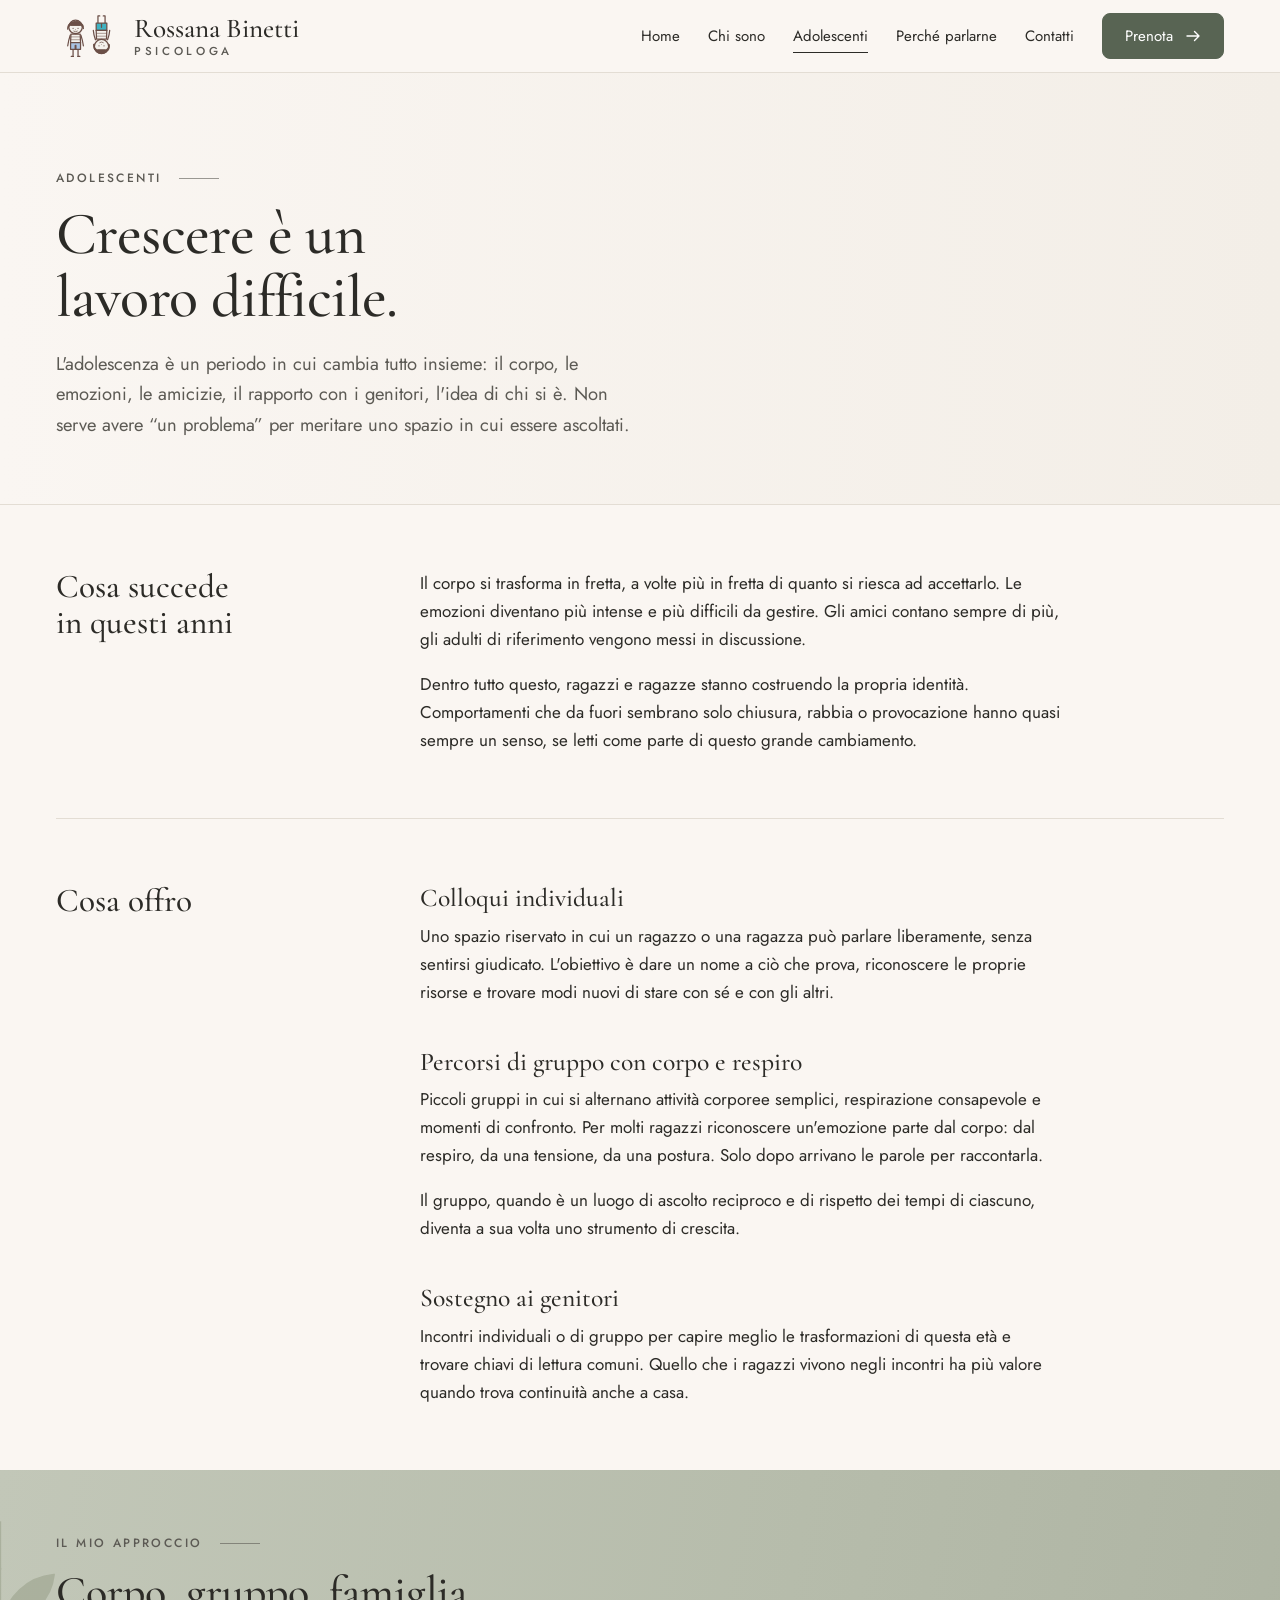
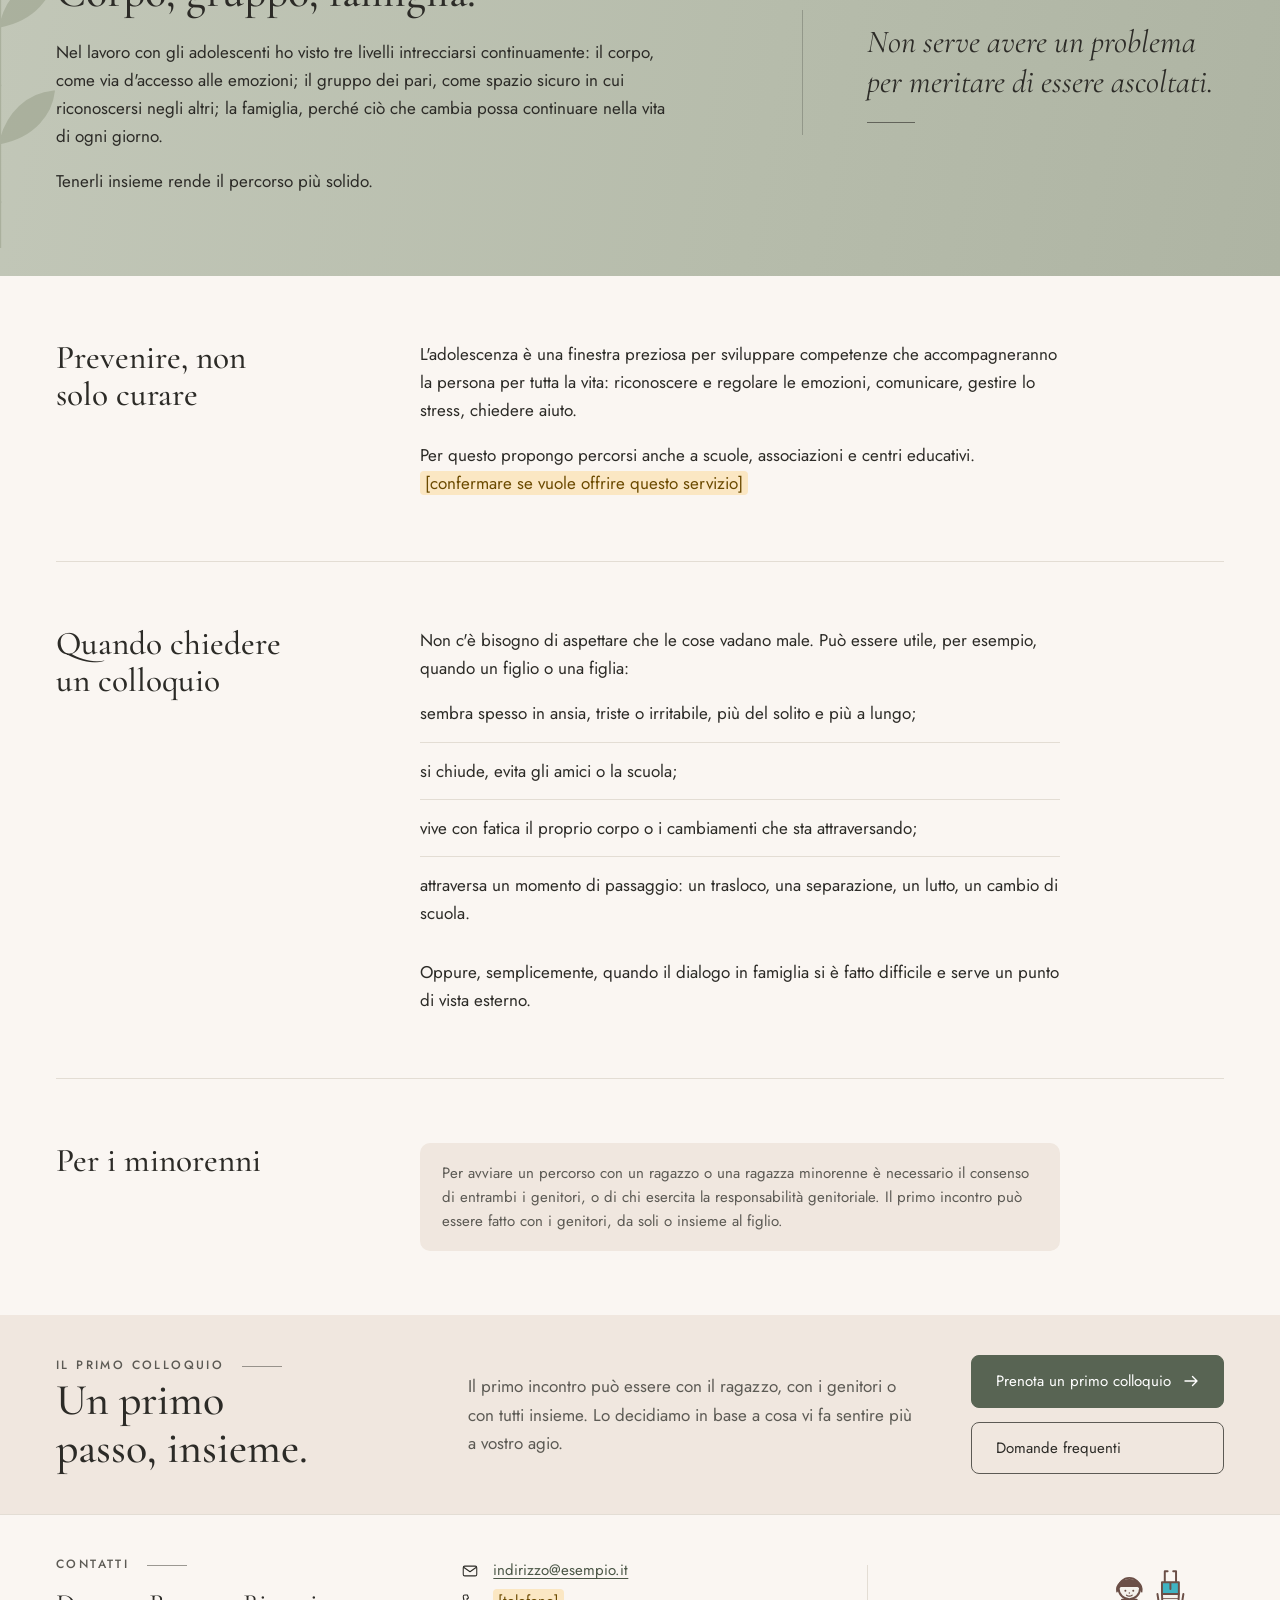
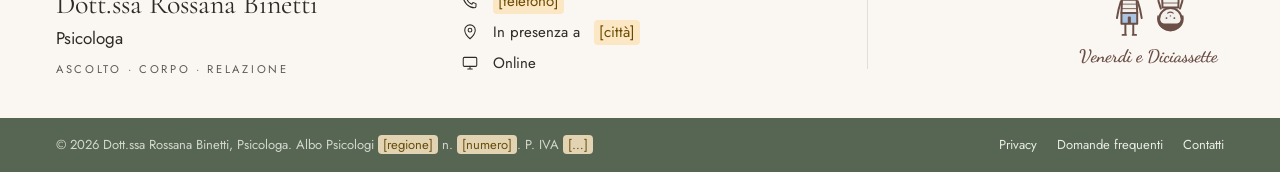
==== commit cbb1f50d: "Fasce colorate nelle pagine interne, menu a scomparsa su telefono, istruzioni - fascia salvia e fasc" ====
--- a/adolescenti.html
+++ b/adolescenti.html
@@ -22,7 +22,10 @@
       <img src="assets/logo-mark.svg" alt="" width="64" height="48">
       <span class="firma-nome">Rossana Binetti<small>Psicologa</small></span>
     </a>
-    <nav aria-label="Menu principale">
+    <button class="apri-menu" type="button" aria-expanded="false" aria-controls="menu-principale">
+      <span></span><span></span><span></span><span class="sr">Menu</span>
+    </button>
+    <nav aria-label="Menu principale" id="menu-principale">
       <ul class="menu">
         <li><a href="index.html">Home</a></li>
         <li><a href="chi-sono.html">Chi sono</a></li>
@@ -66,17 +69,20 @@
       </div>
     </section>
 
-    <section class="blocco">
-      <h2>Corpo, gruppo, famiglia</h2>
-      <div class="testo">
-      <p>Nel lavoro con gli adolescenti ho visto tre livelli intrecciarsi continuamente. Tenerli insieme rende il percorso più solido.</p>
-      <ul class="tre">
-        <li><strong>Il corpo</strong>La via d'accesso alle emozioni e alla consapevolezza di sé.</li>
-        <li><strong>Il gruppo</strong>Uno spazio sicuro in cui condividere e riconoscersi negli altri.</li>
-        <li><strong>La famiglia</strong>Perché ciò che cambia possa continuare nella vita di ogni giorno.</li>
-      </ul>
+  </div>
+  <section class="fascia-salvia">
+    <svg class="foglia" viewBox="0 0 120 300" fill="none" stroke="currentColor" stroke-width="2" aria-hidden="true"><path d="M60 300V20"/><path d="M60 60c-30-6-44-26-46-44 22 2 40 18 46 44Z" fill="currentColor"/><path d="M60 110c30-6 44-26 46-44-22 2-40 18-46 44Z" fill="currentColor"/><path d="M60 160c-30-6-44-26-46-44 22 2 40 18 46 44Z" fill="currentColor"/><path d="M60 210c30-6 44-26 46-44-22 2-40 18-46 44Z" fill="currentColor"/><path d="M60 260c-30-6-44-26-46-44 22 2 40 18 46 44Z" fill="currentColor"/></svg>
+    <div class="contenitore">
+      <div>
+        <p class="etichetta">Il mio approccio</p>
+        <h2>Corpo, gruppo, famiglia.</h2>
+        <p>Nel lavoro con gli adolescenti ho visto tre livelli intrecciarsi continuamente: il corpo, come via d'accesso alle emozioni; il gruppo dei pari, come spazio sicuro in cui riconoscersi negli altri; la famiglia, perché ciò che cambia possa continuare nella vita di ogni giorno.</p>
+        <p>Tenerli insieme rende il percorso più solido.</p>
       </div>
-    </section>
+      <blockquote>Non serve avere un problema per meritare di essere ascoltati.</blockquote>
+    </div>
+  </section>
+  <div class="contenitore">
 
     <section class="blocco">
       <h2>Prevenire, non solo curare</h2>
@@ -104,12 +110,21 @@
       <h2>Per i minorenni</h2>
       <div class="testo">
       <p class="avviso">Per avviare un percorso con un ragazzo o una ragazza minorenne è necessario il consenso di entrambi i genitori, o di chi esercita la responsabilità genitoriale. Il primo incontro può essere fatto con i genitori, da soli o insieme al figlio.</p>
-      <div class="azioni">
-        <a class="azione" href="prenota.html">Prenota un primo colloquio</a>
-        <a class="azione leggera" href="perche-parlarne.html">Domande frequenti</a>
-      </div>
       </div>
     </section>
+
+  </div>
+  <section class="fascia-sabbia">
+    <div class="contenitore">
+      <div>
+        <p class="etichetta">Il primo colloquio</p>
+        <h2>Un primo passo, insieme.</h2>
+      </div>
+      <p>Il primo incontro può essere con il ragazzo, con i genitori o con tutti insieme. Lo decidiamo in base a cosa vi fa sentire più a vostro agio.</p>
+      <div class="azioni"><a class="azione" href="prenota.html">Prenota un primo colloquio <svg viewBox="0 0 16 16" fill="none" stroke="currentColor" stroke-width="1.4" stroke-linecap="round" stroke-linejoin="round" aria-hidden="true"><path d="M2 8h12M9.5 3.5 14 8l-4.5 4.5"/></svg></a> <a class="azione leggera" href="perche-parlarne.html">Domande frequenti</a></div>
+    </div>
+  </section>
+  <div class="contenitore">
 
   </div>
 </main>
@@ -146,5 +161,16 @@
   </div>
 </footer>
 
+<script>
+  (function () {
+    var b = document.querySelector('.apri-menu');
+    if (!b) return;
+    b.addEventListener('click', function () {
+      var aperto = b.getAttribute('aria-expanded') === 'true';
+      b.setAttribute('aria-expanded', String(!aperto));
+      document.querySelector('.top').classList.toggle('menu-aperto', !aperto);
+    });
+  })();
+</script>
 </body>
 </html>
--- a/assets/style.css
+++ b/assets/style.css
@@ -4,13 +4,13 @@
    ------------------------------------------------------------ */
 
 :root {
-  --avorio: #f8f5f0;        /* fondo */
+  --avorio: #faf6f2;        /* fondo */
   --carta: #fdfbf8;         /* schede */
-  --sabbia: #eee6dc;        /* fascia primo colloquio */
-  --cipria: #ead9cc;        /* cerchi delle icone */
-  --salvia-chiaro: #c5cebb; /* fascia esperienza */
-  --salvia: #66755f;        /* pulsanti */
-  --salvia-scuro: #4f5d4a;  /* barra finale, hover */
+  --sabbia: #f0e7df;        /* fascia primo colloquio */
+  --cipria: #e3d2c4;        /* cerchi delle icone */
+  --salvia-chiaro: #bac0b0; /* fascia esperienza */
+  --salvia: #586453;        /* pulsanti */
+  --salvia-scuro: #4a5646;  /* barra finale, hover */
   --inchiostro: #2c2b27;    /* testo */
   --inchiostro-2: #5c5a54;  /* testo secondario */
   --linea: #e3ddd4;         /* bordi */
@@ -307,7 +307,7 @@
 /* Fascia esperienza */
 .fascia-salvia {
   position: relative;
-  background: var(--salvia-chiaro);
+  background: linear-gradient(100deg, #c2c7b8 0%, #b6bcab 60%, #aeb4a3 100%);
   overflow: hidden;
 }
 .fascia-salvia .foglia {
@@ -316,8 +316,8 @@
   top: 50%;
   width: 140px;
   transform: translateY(-50%);
-  opacity: .35;
-  color: var(--salvia);
+  opacity: .45;
+  color: #8f977f;
 }
 .fascia-salvia .contenitore {
   display: grid;
@@ -387,7 +387,8 @@
 .fascia-sabbia h2 { margin: 0; }
 .fascia-sabbia p { margin: 0; color: var(--inchiostro-2); max-width: 58ch; }
 @media (min-width: 900px) {
-  .fascia-sabbia .contenitore { grid-template-columns: auto 1fr auto; }
+  .fascia-sabbia .contenitore { grid-template-columns: minmax(0, 1fr) minmax(0, 1.25fr) auto; }
+  .fascia-sabbia .azioni { margin-top: 0; flex-direction: column; align-items: stretch; }
 }
 
 /* ---------- Pagine interne ---------- */
@@ -544,7 +545,7 @@
 }
 
 .barra {
-  background: var(--salvia-scuro);
+  background: #576553;
   color: #e8ece4;
   font-size: .8125rem;
 }
@@ -572,3 +573,44 @@
   @view-transition { navigation: none; }
   .domanda::details-content, .domanda summary::after { transition: none; }
 }
+
+/* Le fasce interrompono il contenitore: niente vuoti */
+.contenitore:empty { display: none; }
+.fascia-salvia + .contenitore > .blocco:first-child,
+.fascia-sabbia + .contenitore > .blocco:first-child { border-top: 0; }
+main > .contenitore > .fascia-sabbia:last-child { margin-bottom: 0; }
+
+/* ---------- Menu su telefono ---------- */
+.sr { position: absolute; width: 1px; height: 1px; overflow: hidden; clip: rect(0 0 0 0); }
+.apri-menu { display: none; }
+
+@media (max-width: 900px) {
+  .apri-menu {
+    display: grid;
+    gap: 5px;
+    width: 44px;
+    height: 44px;
+    padding: 13px 11px;
+    background: transparent;
+    border: 1px solid var(--linea);
+    border-radius: 8px;
+    cursor: pointer;
+    color: var(--inchiostro);
+  }
+  .apri-menu span:not(.sr) {
+    display: block;
+    height: 1.5px;
+    background: currentColor;
+    transition: transform .35s var(--morbido), opacity .35s var(--morbido);
+  }
+  .menu-aperto .apri-menu span:nth-child(1) { transform: translateY(6.5px) rotate(45deg); }
+  .menu-aperto .apri-menu span:nth-child(2) { opacity: 0; }
+  .menu-aperto .apri-menu span:nth-child(3) { transform: translateY(-6.5px) rotate(-45deg); }
+
+  .top nav { flex-basis: 100%; display: grid; grid-template-rows: 0fr; transition: grid-template-rows .45s var(--morbido); }
+  .top.menu-aperto nav { grid-template-rows: 1fr; }
+  .top nav .menu { overflow: hidden; flex-direction: column; align-items: flex-start; gap: 4px; font-size: 1.05rem; }
+  .top.menu-aperto nav .menu { padding: 8px 0 16px; }
+  .top nav .menu a { display: inline-block; padding: 8px 0; }
+  .top nav .menu .azione { margin-top: 8px; padding: 12px 22px; }
+}
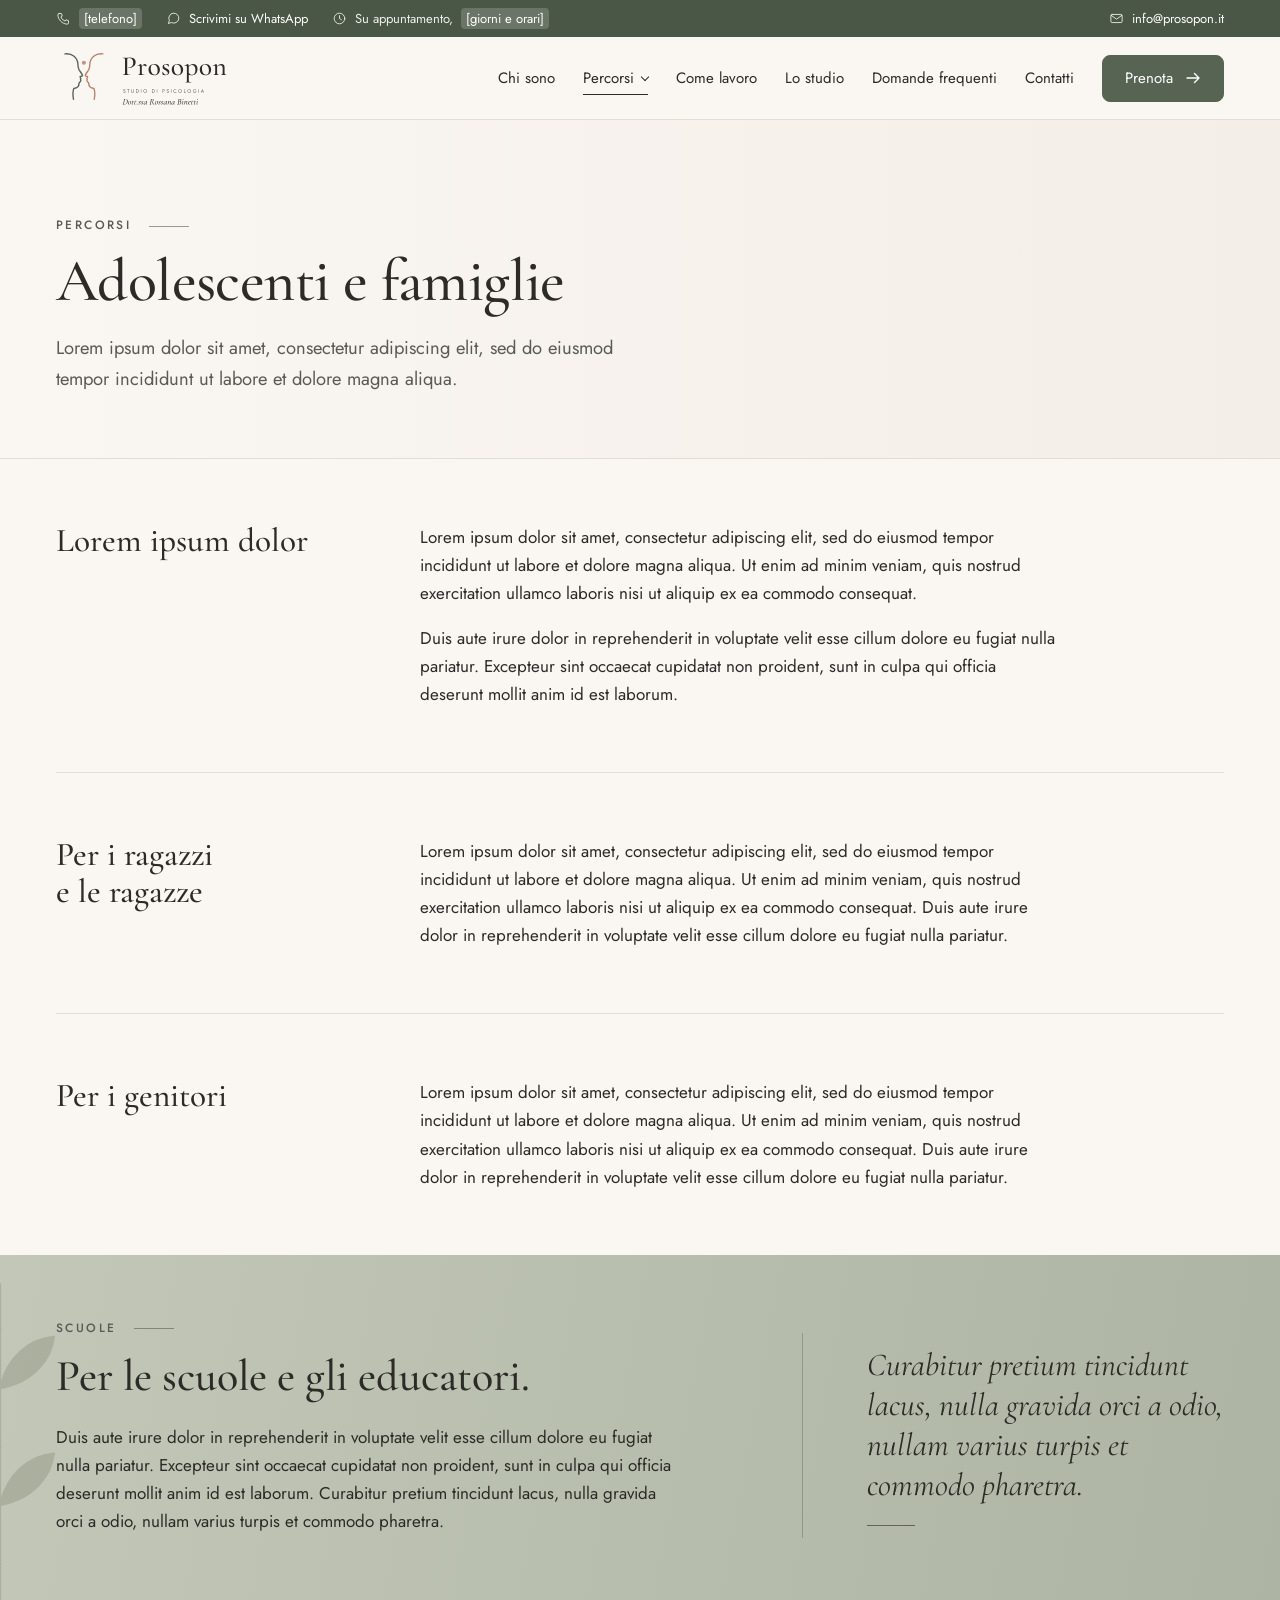
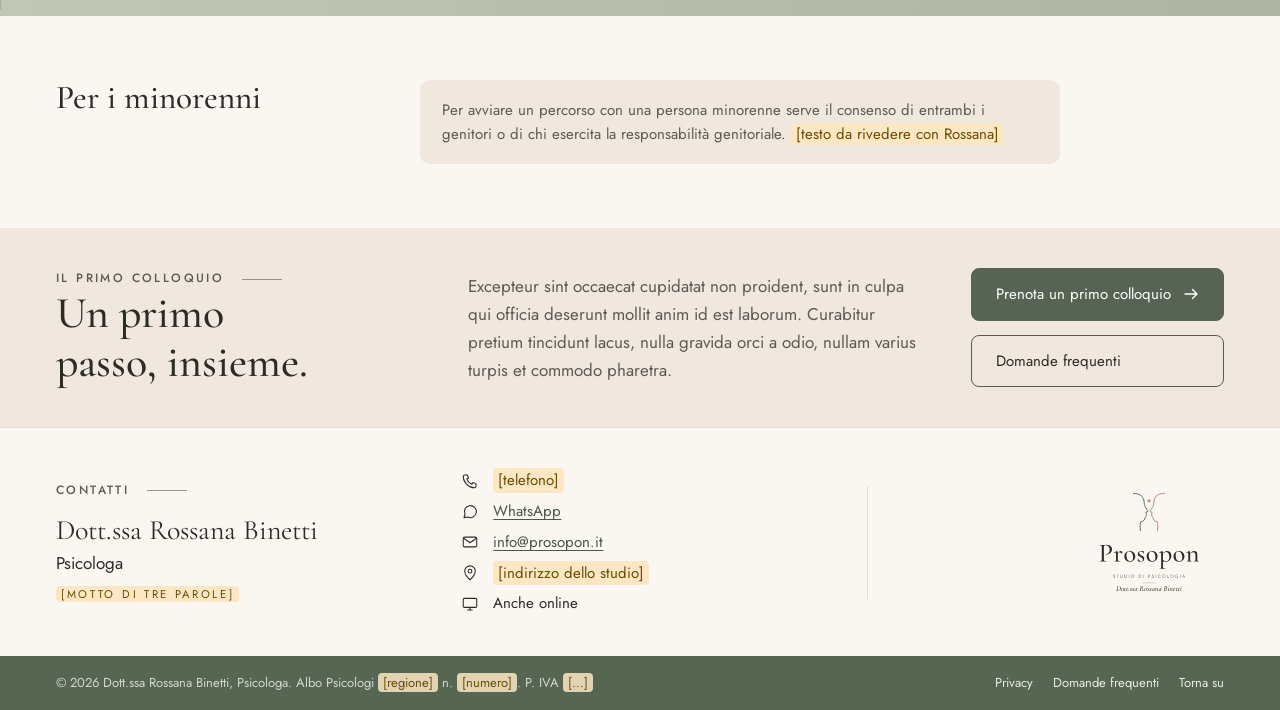
==== commit 49710aa6: "Nuova struttura sul modello Dedalo: percorsi, aziende, come lavoro, lo studio - barra superiore con " ====
--- a/adolescenti.html
+++ b/adolescenti.html
@@ -3,34 +3,53 @@
 <head>
   <meta charset="utf-8">
   <meta name="viewport" content="width=device-width, initial-scale=1">
-  <title>Adolescenti – Rossana Binetti, Psicologa</title>
-  <meta name="description" content="Uno spazio di ascolto per adolescenti e preadolescenti, con percorsi individuali, di gruppo e di sostegno ai genitori.">
-  <meta name="theme-color" content="#f8f5f0">
-  <link rel="icon" href="assets/logo-mark.svg" type="image/svg+xml">
+  <title>Adolescenti e famiglie – Prosopon, Dott.ssa Rossana Binetti</title>
+  <meta name="description" content="Percorsi per adolescenti, genitori e scuole.">
+  <meta name="theme-color" content="#faf6f2">
+  <link rel="icon" href="assets/prosopon-marchio.svg" type="image/svg+xml">
   <link rel="preconnect" href="https://fonts.googleapis.com">
   <link rel="preconnect" href="https://fonts.gstatic.com" crossorigin>
   <link href="https://fonts.googleapis.com/css2?family=Cormorant+Garamond:ital,wght@0,500;0,600;1,500&family=Jost:wght@400;500&family=Nothing+You+Could+Do&display=swap" rel="stylesheet">
-  <link rel="stylesheet" href="assets/style.css">
+  <link rel="stylesheet" href="assets/style.css?v=0df77969">
 </head>
 <body>
 
 <a class="salta" href="#contenuto">Vai al contenuto</a>
 
+<div class="barra-alta">
+  <div class="contenitore">
+    <ul>
+      <li><svg viewBox="0 0 24 24" aria-hidden="true"><path d="M5 4h3.5l1.5 4-2.2 1.4a11 11 0 0 0 6.8 6.8L16 14l4 1.5V19a2 2 0 0 1-2 2C10.3 21 3 13.7 3 6a2 2 0 0 1 2-2Z"/></svg> <span class="da-completare">[telefono]</span></li>
+      <li><svg viewBox="0 0 24 24" aria-hidden="true"><path d="M4 19.5 5.3 15A8 8 0 1 1 9 18.7Z"/></svg> <a href="https://wa.me/390000000000?text=Buongiorno%20dottoressa%2C%20vorrei%20qualche%20informazione%20per%20fissare%20un%20primo%20colloquio.">Scrivimi su WhatsApp</a></li>
+      <li class="solo-largo"><svg viewBox="0 0 24 24" aria-hidden="true"><circle cx="12" cy="12" r="8.5"/><path d="M12 7.5V12l3 2"/></svg> Su appuntamento, <span class="da-completare">[giorni e orari]</span></li>
+    </ul>
+    <span class="solo-largo"><svg viewBox="0 0 24 24" aria-hidden="true"><rect x="3" y="5.5" width="18" height="13" rx="2"/><path d="m3.5 7 8.5 6 8.5-6"/></svg> <a href="mailto:info@prosopon.it">info@prosopon.it</a></span>
+  </div>
+</div>
+
 <header class="top">
   <div class="contenitore">
     <a class="firma" href="index.html">
-      <img src="assets/logo-mark.svg" alt="" width="64" height="48">
-      <span class="firma-nome">Rossana Binetti<small>Psicologa</small></span>
+      <img src="assets/prosopon-orizzontale.svg" alt="Prosopon – Studio di Psicologia, Dott.ssa Rossana Binetti" width="483" height="134">
     </a>
     <button class="apri-menu" type="button" aria-expanded="false" aria-controls="menu-principale">
       <span></span><span></span><span></span><span class="sr">Menu</span>
     </button>
     <nav aria-label="Menu principale" id="menu-principale">
       <ul class="menu">
-        <li><a href="index.html">Home</a></li>
         <li><a href="chi-sono.html">Chi sono</a></li>
-        <li><a href="adolescenti.html" aria-current="page">Adolescenti</a></li>
-        <li><a href="perche-parlarne.html">Perché parlarne</a></li>
+        <li class="con-sottomenu">
+          <a href="percorsi.html" aria-current="page">Percorsi</a>
+          <ul class="sottomenu">
+            <li><a href="percorsi.html#sostegno">Sostegno psicologico</a></li>
+            <li><a href="percorsi.html#crescita">Crescita e benessere</a></li>
+            <li><a href="adolescenti.html">Adolescenti e famiglie</a></li>
+            <li><a href="aziende.html">Aziende</a></li>
+          </ul>
+        </li>
+        <li><a href="come-lavoro.html">Come lavoro</a></li>
+        <li><a href="studio.html">Lo studio</a></li>
+        <li><a href="perche-parlarne.html">Domande frequenti</a></li>
         <li><a href="contatti.html">Contatti</a></li>
         <li><a class="azione" href="prenota.html">Prenota <svg viewBox="0 0 16 16" fill="none" stroke="currentColor" stroke-width="1.4" stroke-linecap="round" stroke-linejoin="round" aria-hidden="true"><path d="M2 8h12M9.5 3.5 14 8l-4.5 4.5"/></svg></a></li>
       </ul>
@@ -41,31 +60,32 @@
 <main id="contenuto">
   <section class="apertura-interna">
     <div class="contenitore">
-      <p class="etichetta">Adolescenti</p>
-    <h1>Crescere è un lavoro difficile.</h1>
-    <p class="sotto">L'adolescenza è un periodo in cui cambia tutto insieme: il corpo, le emozioni, le amicizie, il rapporto con i genitori, l'idea di chi si è. Non serve avere “un problema” per meritare uno spazio in cui essere ascoltati.</p>
+      <p class="etichetta">Percorsi</p>
+      <h1>Adolescenti e famiglie</h1>
+      <p class="sotto">Lorem ipsum dolor sit amet, consectetur adipiscing elit, sed do eiusmod tempor incididunt ut labore et dolore magna aliqua.</p>
     </div>
   </section>
   <div class="contenitore">
 
     <section class="blocco">
-      <h2>Cosa succede in questi anni</h2>
+      <h2>Lorem ipsum dolor</h2>
       <div class="testo">
-      <p>Il corpo si trasforma in fretta, a volte più in fretta di quanto si riesca ad accettarlo. Le emozioni diventano più intense e più difficili da gestire. Gli amici contano sempre di più, gli adulti di riferimento vengono messi in discussione.</p>
-      <p>Dentro tutto questo, ragazzi e ragazze stanno costruendo la propria identità. Comportamenti che da fuori sembrano solo chiusura, rabbia o provocazione hanno quasi sempre un senso, se letti come parte di questo grande cambiamento.</p>
+        <p>Lorem ipsum dolor sit amet, consectetur adipiscing elit, sed do eiusmod tempor incididunt ut labore et dolore magna aliqua. Ut enim ad minim veniam, quis nostrud exercitation ullamco laboris nisi ut aliquip ex ea commodo consequat.</p>
+        <p>Duis aute irure dolor in reprehenderit in voluptate velit esse cillum dolore eu fugiat nulla pariatur. Excepteur sint occaecat cupidatat non proident, sunt in culpa qui officia deserunt mollit anim id est laborum.</p>
       </div>
     </section>
 
     <section class="blocco">
-      <h2>Cosa offro</h2>
+      <h2>Per i ragazzi e le ragazze</h2>
       <div class="testo">
-      <h3>Colloqui individuali</h3>
-      <p>Uno spazio riservato in cui un ragazzo o una ragazza può parlare liberamente, senza sentirsi giudicato. L'obiettivo è dare un nome a ciò che prova, riconoscere le proprie risorse e trovare modi nuovi di stare con sé e con gli altri.</p>
-      <h3 id="gruppi">Percorsi di gruppo con corpo e respiro</h3>
-      <p>Piccoli gruppi in cui si alternano attività corporee semplici, respirazione consapevole e momenti di confronto. Per molti ragazzi riconoscere un'emozione parte dal corpo: dal respiro, da una tensione, da una postura. Solo dopo arrivano le parole per raccontarla.</p>
-      <p>Il gruppo, quando è un luogo di ascolto reciproco e di rispetto dei tempi di ciascuno, diventa a sua volta uno strumento di crescita.</p>
-      <h3 id="genitori">Sostegno ai genitori</h3>
-      <p>Incontri individuali o di gruppo per capire meglio le trasformazioni di questa età e trovare chiavi di lettura comuni. Quello che i ragazzi vivono negli incontri ha più valore quando trova continuità anche a casa.</p>
+        <p>Lorem ipsum dolor sit amet, consectetur adipiscing elit, sed do eiusmod tempor incididunt ut labore et dolore magna aliqua. Ut enim ad minim veniam, quis nostrud exercitation ullamco laboris nisi ut aliquip ex ea commodo consequat. Duis aute irure dolor in reprehenderit in voluptate velit esse cillum dolore eu fugiat nulla pariatur.</p>
+      </div>
+    </section>
+
+    <section class="blocco" id="genitori">
+      <h2>Per i genitori</h2>
+      <div class="testo">
+        <p>Lorem ipsum dolor sit amet, consectetur adipiscing elit, sed do eiusmod tempor incididunt ut labore et dolore magna aliqua. Ut enim ad minim veniam, quis nostrud exercitation ullamco laboris nisi ut aliquip ex ea commodo consequat. Duis aute irure dolor in reprehenderit in voluptate velit esse cillum dolore eu fugiat nulla pariatur.</p>
       </div>
     </section>
 
@@ -74,42 +94,19 @@
     <svg class="foglia" viewBox="0 0 120 300" fill="none" stroke="currentColor" stroke-width="2" aria-hidden="true"><path d="M60 300V20"/><path d="M60 60c-30-6-44-26-46-44 22 2 40 18 46 44Z" fill="currentColor"/><path d="M60 110c30-6 44-26 46-44-22 2-40 18-46 44Z" fill="currentColor"/><path d="M60 160c-30-6-44-26-46-44 22 2 40 18 46 44Z" fill="currentColor"/><path d="M60 210c30-6 44-26 46-44-22 2-40 18-46 44Z" fill="currentColor"/><path d="M60 260c-30-6-44-26-46-44 22 2 40 18 46 44Z" fill="currentColor"/></svg>
     <div class="contenitore">
       <div>
-        <p class="etichetta">Il mio approccio</p>
-        <h2>Corpo, gruppo, famiglia.</h2>
-        <p>Nel lavoro con gli adolescenti ho visto tre livelli intrecciarsi continuamente: il corpo, come via d'accesso alle emozioni; il gruppo dei pari, come spazio sicuro in cui riconoscersi negli altri; la famiglia, perché ciò che cambia possa continuare nella vita di ogni giorno.</p>
-        <p>Tenerli insieme rende il percorso più solido.</p>
+        <p class="etichetta">Scuole</p>
+        <h2>Per le scuole e gli educatori.</h2>
+        <p>Duis aute irure dolor in reprehenderit in voluptate velit esse cillum dolore eu fugiat nulla pariatur. Excepteur sint occaecat cupidatat non proident, sunt in culpa qui officia deserunt mollit anim id est laborum. Curabitur pretium tincidunt lacus, nulla gravida orci a odio, nullam varius turpis et commodo pharetra.</p>
       </div>
-      <blockquote>Non serve avere un problema per meritare di essere ascoltati.</blockquote>
+      <blockquote>Curabitur pretium tincidunt lacus, nulla gravida orci a odio, nullam varius turpis et commodo pharetra.</blockquote>
     </div>
   </section>
   <div class="contenitore">
 
     <section class="blocco">
-      <h2>Prevenire, non solo curare</h2>
-      <div class="testo">
-      <p>L'adolescenza è una finestra preziosa per sviluppare competenze che accompagneranno la persona per tutta la vita: riconoscere e regolare le emozioni, comunicare, gestire lo stress, chiedere aiuto.</p>
-      <p>Per questo propongo percorsi anche a scuole, associazioni e centri educativi. <span class="da-completare">[confermare se vuole offrire questo servizio]</span></p>
-      </div>
-    </section>
-
-    <section class="blocco">
-      <h2>Quando chiedere un colloquio</h2>
-      <div class="testo">
-      <p>Non c'è bisogno di aspettare che le cose vadano male. Può essere utile, per esempio, quando un figlio o una figlia:</p>
-      <ul class="lista">
-        <li>sembra spesso in ansia, triste o irritabile, più del solito e più a lungo;</li>
-        <li>si chiude, evita gli amici o la scuola;</li>
-        <li>vive con fatica il proprio corpo o i cambiamenti che sta attraversando;</li>
-        <li>attraversa un momento di passaggio: un trasloco, una separazione, un lutto, un cambio di scuola.</li>
-      </ul>
-      <p>Oppure, semplicemente, quando il dialogo in famiglia si è fatto difficile e serve un punto di vista esterno.</p>
-      </div>
-    </section>
-
-    <section class="blocco">
       <h2>Per i minorenni</h2>
       <div class="testo">
-      <p class="avviso">Per avviare un percorso con un ragazzo o una ragazza minorenne è necessario il consenso di entrambi i genitori, o di chi esercita la responsabilità genitoriale. Il primo incontro può essere fatto con i genitori, da soli o insieme al figlio.</p>
+        <p class="avviso">Per avviare un percorso con una persona minorenne serve il consenso di entrambi i genitori o di chi esercita la responsabilità genitoriale. <span class="da-completare">[testo da rivedere con Rossana]</span></p>
       </div>
     </section>
 
@@ -120,7 +117,7 @@
         <p class="etichetta">Il primo colloquio</p>
         <h2>Un primo passo, insieme.</h2>
       </div>
-      <p>Il primo incontro può essere con il ragazzo, con i genitori o con tutti insieme. Lo decidiamo in base a cosa vi fa sentire più a vostro agio.</p>
+      <p>Excepteur sint occaecat cupidatat non proident, sunt in culpa qui officia deserunt mollit anim id est laborum. Curabitur pretium tincidunt lacus, nulla gravida orci a odio, nullam varius turpis et commodo pharetra.</p>
       <div class="azioni"><a class="azione" href="prenota.html">Prenota un primo colloquio <svg viewBox="0 0 16 16" fill="none" stroke="currentColor" stroke-width="1.4" stroke-linecap="round" stroke-linejoin="round" aria-hidden="true"><path d="M2 8h12M9.5 3.5 14 8l-4.5 4.5"/></svg></a> <a class="azione leggera" href="perche-parlarne.html">Domande frequenti</a></div>
     </div>
   </section>
@@ -136,16 +133,17 @@
         <p class="etichetta">Contatti</p>
         <p class="nome">Dott.ssa Rossana Binetti</p>
         <p class="ruolo">Psicologa</p>
-        <p class="motto">Ascolto · Corpo · Relazione</p>
+        <p class="motto"><span class="da-completare">[motto di tre parole]</span></p>
       </div>
       <ul>
-        <li><svg viewBox="0 0 24 24" aria-hidden="true"><rect x="3" y="5.5" width="18" height="13" rx="2"/><path d="m3.5 7 8.5 6 8.5-6"/></svg> <a href="mailto:indirizzo@esempio.it">indirizzo@esempio.it</a></li>
         <li><svg viewBox="0 0 24 24" aria-hidden="true"><path d="M5 4h3.5l1.5 4-2.2 1.4a11 11 0 0 0 6.8 6.8L16 14l4 1.5V19a2 2 0 0 1-2 2C10.3 21 3 13.7 3 6a2 2 0 0 1 2-2Z"/></svg> <span class="da-completare">[telefono]</span></li>
-        <li><svg viewBox="0 0 24 24" aria-hidden="true"><path d="M12 21s-7-6.2-7-11.5a7 7 0 0 1 14 0C19 14.8 12 21 12 21Z"/><circle cx="12" cy="9.5" r="2.5"/></svg> In presenza a <span class="da-completare">[città]</span></li>
-        <li><svg viewBox="0 0 24 24" aria-hidden="true"><rect x="3" y="4.5" width="18" height="12" rx="1.5"/><path d="M9 20h6M12 16.5V20"/></svg> Online</li>
+        <li><svg viewBox="0 0 24 24" aria-hidden="true"><path d="M4 19.5 5.3 15A8 8 0 1 1 9 18.7Z"/></svg> <a href="https://wa.me/390000000000?text=Buongiorno%20dottoressa%2C%20vorrei%20qualche%20informazione%20per%20fissare%20un%20primo%20colloquio.">WhatsApp</a></li>
+        <li><svg viewBox="0 0 24 24" aria-hidden="true"><rect x="3" y="5.5" width="18" height="13" rx="2"/><path d="m3.5 7 8.5 6 8.5-6"/></svg> <a href="mailto:info@prosopon.it">info@prosopon.it</a></li>
+        <li><svg viewBox="0 0 24 24" aria-hidden="true"><path d="M12 21s-7-6.2-7-11.5a7 7 0 0 1 14 0C19 14.8 12 21 12 21Z"/><circle cx="12" cy="9.5" r="2.5"/></svg> <span class="da-completare">[indirizzo dello studio]</span></li>
+        <li><svg viewBox="0 0 24 24" aria-hidden="true"><rect x="3" y="4.5" width="18" height="12" rx="1.5"/><path d="M9 20h6M12 16.5V20"/></svg> Anche online</li>
       </ul>
       <div class="logo-piede">
-        <img src="assets/logo.svg" alt="Venerdì e Diciassette" width="460" height="400">
+        <img src="assets/prosopon-logo.svg" alt="Prosopon – Studio di Psicologia, Dott.ssa Rossana Binetti" width="520" height="392">
       </div>
     </div>
   </section>
@@ -155,7 +153,7 @@
       <ul>
         <li><a href="privacy.html">Privacy</a></li>
         <li><a href="perche-parlarne.html">Domande frequenti</a></li>
-        <li><a href="contatti.html">Contatti</a></li>
+        <li><a href="#contenuto">Torna su</a></li>
       </ul>
     </div>
   </div>
--- a/assets/style.css
+++ b/assets/style.css
@@ -1,5 +1,5 @@
 /* ------------------------------------------------------------
-   Venerdì e Diciassette – Dott.ssa Rossana Binetti, Psicologa
+   Prosopon – Studio di Psicologia, Dott.ssa Rossana Binetti
    Stile: avorio caldo, verde salvia, rosa cipria, serif elegante
    ------------------------------------------------------------ */
 
@@ -128,7 +128,7 @@
   color: var(--inchiostro);
 }
 .firma:hover { color: var(--inchiostro); }
-.firma img { height: 48px; width: auto; }
+.firma img { height: 58px; width: auto; }
 .firma-nome {
   font-family: var(--serif);
   font-size: 1.7rem;
@@ -563,7 +563,7 @@
 .barra .albo { opacity: .85; }
 
 @media (max-width: 640px) {
-  .firma img { height: 40px; }
+  .firma img { height: 46px; }
   .firma-nome { font-size: 1.45rem; }
   .menu { gap: 2px 18px; }
 }
@@ -614,3 +614,112 @@
   .top nav .menu a { display: inline-block; padding: 8px 0; }
   .top nav .menu .azione { margin-top: 8px; padding: 12px 22px; }
 }
+
+/* =====================================================================
+   Struttura ispirata a Dedalo Psicologia (novembre 2026)
+   ===================================================================== */
+
+/* Barra superiore: telefono, WhatsApp, orari, email */
+.barra-alta { background: var(--salvia-scuro); color: #eef0ea; font-size: .8125rem; }
+.barra-alta .contenitore { display: flex; flex-wrap: wrap; justify-content: space-between; align-items: center; gap: 4px 24px; padding-top: 8px; padding-bottom: 8px; }
+.barra-alta ul { display: flex; flex-wrap: wrap; gap: 4px 24px; list-style: none; margin: 0; padding: 0; }
+.barra-alta li, .barra-alta > .contenitore > span { display: inline-flex; align-items: center; gap: 8px; }
+.barra-alta svg { width: 15px; height: 15px; fill: none; stroke: currentColor; stroke-width: 1.4; stroke-linecap: round; stroke-linejoin: round; }
+.barra-alta a { color: #fff; text-decoration: none; }
+.barra-alta a:hover { text-decoration: underline; }
+.barra-alta .da-completare { background: rgba(255,255,255,.18); color: #fff; }
+@media (max-width: 720px) { .solo-largo { display: none !important; } }
+
+/* Sottomenu Percorsi */
+.con-sottomenu { position: relative; }
+.con-sottomenu > a::after {
+  content: ""; display: inline-block; width: 6px; height: 6px; margin-left: 8px;
+  border-right: 1.2px solid currentColor; border-bottom: 1.2px solid currentColor;
+  transform: translateY(-3px) rotate(45deg);
+}
+.sottomenu { list-style: none; margin: 0; padding: 0; }
+@media (min-width: 901px) {
+  .sottomenu {
+    position: absolute; left: -18px; top: 100%; min-width: 250px; padding: 10px 0;
+    background: var(--carta); border: 1px solid var(--linea); border-radius: 10px;
+    box-shadow: 0 12px 28px rgba(44,43,39,.08);
+    opacity: 0; visibility: hidden; transform: translateY(6px);
+    transition: opacity .3s var(--morbido), transform .3s var(--morbido), visibility .3s;
+  }
+  .con-sottomenu:hover .sottomenu, .con-sottomenu:focus-within .sottomenu { opacity: 1; visibility: visible; transform: none; }
+  .sottomenu a { display: block; padding: 8px 18px; background-image: none !important; }
+  .sottomenu a:hover { background-color: var(--avorio); }
+}
+@media (max-width: 900px) {
+  .sottomenu { padding: 0 0 4px 16px; border-left: 1px solid var(--linea); margin: 2px 0 6px; }
+  .sottomenu a { font-size: .95rem; color: var(--inchiostro-2); }
+}
+
+/* "Posso aiutarti in queste aree" */
+.aree { border-bottom: 1px solid var(--linea); }
+.aree .contenitore { padding-top: 36px; padding-bottom: 40px; }
+.aree h2 { font-size: clamp(1.6rem, 2.6vw, 2rem); margin-bottom: 18px; }
+.aree ul { display: flex; flex-wrap: wrap; gap: 10px; list-style: none; margin: 0; padding: 0; }
+.aree a {
+  display: inline-block; padding: 8px 16px; border-radius: 999px;
+  background: var(--carta); border: 1px solid var(--linea);
+  color: var(--inchiostro); text-decoration: none; font-size: .9375rem;
+  transition: background-color .3s var(--morbido), border-color .3s var(--morbido);
+}
+.aree a:hover { background: var(--cipria); border-color: var(--cipria); }
+
+/* Scheda professionista */
+.professionista { display: grid; gap: 28px; align-items: center; }
+.professionista h2 { margin: 0 0 4px; }
+.professionista .qualifica { color: var(--inchiostro-2); font-size: .9375rem; letter-spacing: .02em; margin-bottom: 18px; }
+.foto.ritratto { min-height: 300px; border-radius: 10px; }
+@media (min-width: 900px) {
+  .professionista { grid-template-columns: 340px 1fr; gap: 56px; }
+  .professionista.grande { grid-template-columns: 400px 1fr; padding: 56px 0 24px; }
+  .foto.ritratto { min-height: 400px; }
+}
+.professionista.grande { padding-top: 40px; }
+
+/* Pagina percorsi: un blocco per servizio, dettaglio che si apre */
+.percorso { padding: clamp(40px, 6vw, 64px) 0; scroll-margin-top: 120px; }
+.percorso + .percorso { border-top: 1px solid var(--linea); }
+.percorso h2 { margin-bottom: 6px; }
+.percorso .sottotitolo { font-family: var(--serif); font-style: italic; font-size: 1.45rem; line-height: 1.35; color: var(--inchiostro-2); margin-bottom: 22px; max-width: 46ch; }
+.percorso .testo { max-width: 68ch; }
+.percorso .chiusa { font-family: var(--serif); font-style: italic; font-size: 1.3rem; line-height: 1.4; margin: 22px 0 0; padding-left: 20px; border-left: 1px solid var(--salvia); }
+
+.apri-chiudi { margin-top: 8px; }
+.apri-chiudi summary {
+  list-style: none; cursor: pointer; display: inline-flex; align-items: center; gap: 10px;
+  padding: 11px 22px; border: 1px solid var(--inchiostro-2); border-radius: 8px; font-size: .9375rem;
+  transition: background-color .3s var(--morbido), color .3s var(--morbido);
+}
+.apri-chiudi summary::-webkit-details-marker { display: none; }
+.apri-chiudi summary:hover { background: var(--inchiostro); color: #fff; }
+.apri-chiudi .chiudi, .apri-chiudi[open] .apri { display: none; }
+.apri-chiudi[open] .chiudi { display: inline; }
+.apri-chiudi .dettaglio { padding-top: 26px; }
+.apri-chiudi .dettaglio h3 { margin-top: 0; }
+.apri-chiudi::details-content {
+  block-size: 0; overflow: clip; opacity: 0;
+  transition: block-size .5s var(--morbido), opacity .5s var(--morbido), content-visibility .5s allow-discrete;
+}
+.apri-chiudi[open]::details-content { block-size: auto; opacity: 1; }
+
+.ambiti { list-style: none; margin: 0; padding: 0; display: grid; gap: 0; }
+.ambiti li { padding: 14px 0 14px 28px; border-bottom: 1px solid var(--linea); position: relative; }
+.ambiti li::before { content: ""; position: absolute; left: 4px; top: 24px; width: 8px; height: 8px; border-radius: 50%; background: var(--cipria); }
+.ambiti strong { display: block; font-family: var(--serif); font-weight: 500; font-size: 1.3rem; line-height: 1.25; }
+
+/* Come lavoro: frase in evidenza e foto a tutta larghezza */
+.in-evidenza { margin: 22px 0 0; max-width: 40ch; font-family: var(--serif); font-size: 1.6rem; line-height: 1.35; padding-left: 22px; border-left: 2px solid var(--salvia); }
+.in-evidenza strong { font-weight: 600; }
+.foto.larga { min-height: 320px; margin-top: 40px; border-radius: 10px; }
+
+/* Galleria dello studio */
+.galleria { display: grid; gap: 14px; grid-template-columns: repeat(auto-fill, minmax(260px, 1fr)); padding: 48px 0 8px; }
+.galleria .foto { min-height: 220px; border-radius: 8px; }
+
+@media (prefers-reduced-motion: reduce) {
+  .apri-chiudi::details-content, .sottomenu { transition: none; }
+}
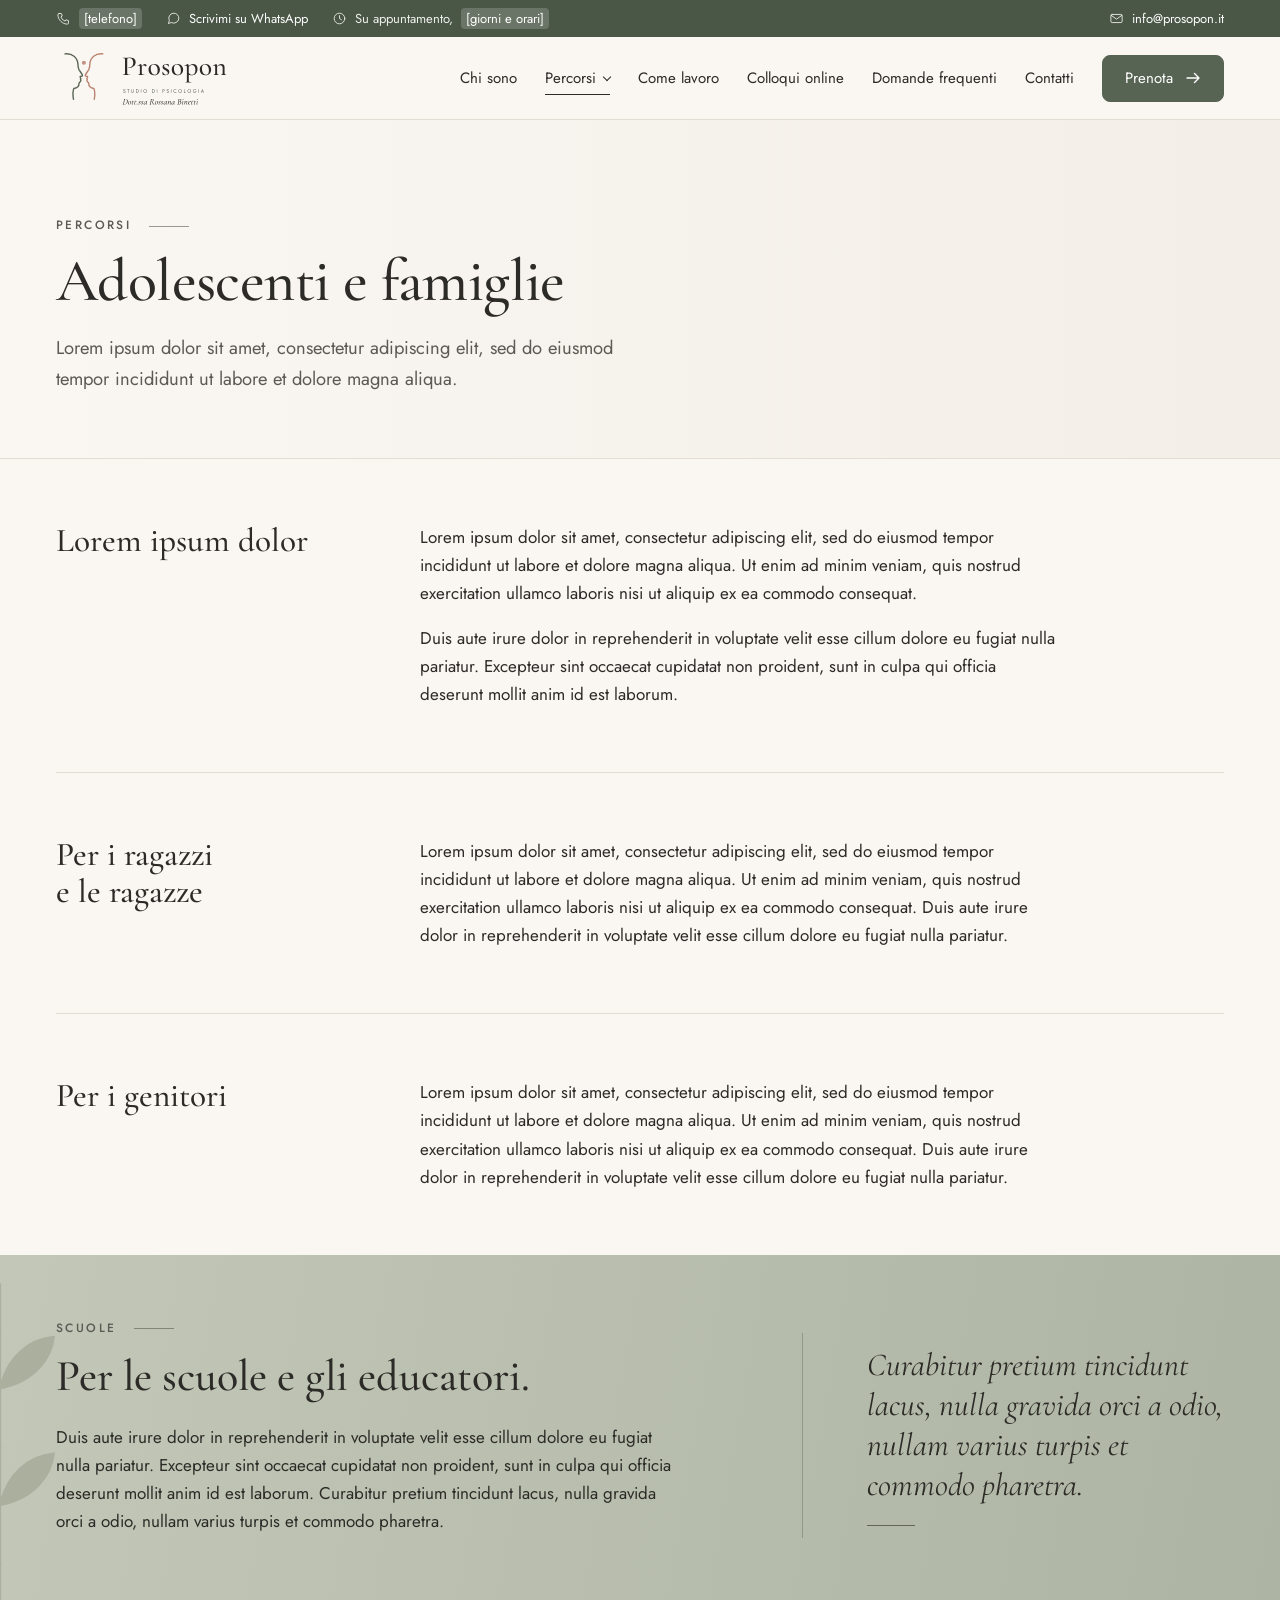
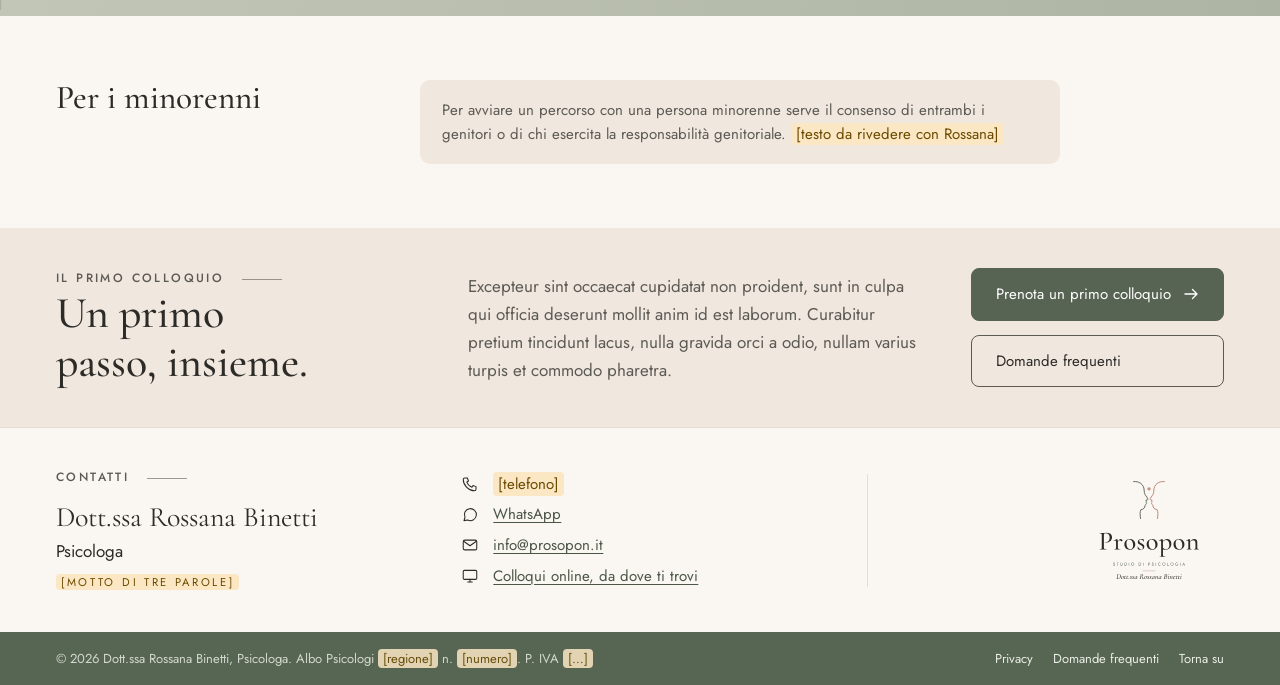
==== commit a4dcd55b: "Attività solo online: pagina Colloqui online al posto di Lo studio Tolti indirizzo e mappa; testo su" ====
--- a/adolescenti.html
+++ b/adolescenti.html
@@ -48,7 +48,7 @@
           </ul>
         </li>
         <li><a href="come-lavoro.html">Come lavoro</a></li>
-        <li><a href="studio.html">Lo studio</a></li>
+        <li><a href="online.html">Colloqui online</a></li>
         <li><a href="perche-parlarne.html">Domande frequenti</a></li>
         <li><a href="contatti.html">Contatti</a></li>
         <li><a class="azione" href="prenota.html">Prenota <svg viewBox="0 0 16 16" fill="none" stroke="currentColor" stroke-width="1.4" stroke-linecap="round" stroke-linejoin="round" aria-hidden="true"><path d="M2 8h12M9.5 3.5 14 8l-4.5 4.5"/></svg></a></li>
@@ -139,8 +139,7 @@
         <li><svg viewBox="0 0 24 24" aria-hidden="true"><path d="M5 4h3.5l1.5 4-2.2 1.4a11 11 0 0 0 6.8 6.8L16 14l4 1.5V19a2 2 0 0 1-2 2C10.3 21 3 13.7 3 6a2 2 0 0 1 2-2Z"/></svg> <span class="da-completare">[telefono]</span></li>
         <li><svg viewBox="0 0 24 24" aria-hidden="true"><path d="M4 19.5 5.3 15A8 8 0 1 1 9 18.7Z"/></svg> <a href="https://wa.me/390000000000?text=Buongiorno%20dottoressa%2C%20vorrei%20qualche%20informazione%20per%20fissare%20un%20primo%20colloquio.">WhatsApp</a></li>
         <li><svg viewBox="0 0 24 24" aria-hidden="true"><rect x="3" y="5.5" width="18" height="13" rx="2"/><path d="m3.5 7 8.5 6 8.5-6"/></svg> <a href="mailto:info@prosopon.it">info@prosopon.it</a></li>
-        <li><svg viewBox="0 0 24 24" aria-hidden="true"><path d="M12 21s-7-6.2-7-11.5a7 7 0 0 1 14 0C19 14.8 12 21 12 21Z"/><circle cx="12" cy="9.5" r="2.5"/></svg> <span class="da-completare">[indirizzo dello studio]</span></li>
-        <li><svg viewBox="0 0 24 24" aria-hidden="true"><rect x="3" y="4.5" width="18" height="12" rx="1.5"/><path d="M9 20h6M12 16.5V20"/></svg> Anche online</li>
+        <li><svg viewBox="0 0 24 24" aria-hidden="true"><rect x="3" y="4.5" width="18" height="12" rx="1.5"/><path d="M9 20h6M12 16.5V20"/></svg> <a href="online.html">Colloqui online, da dove ti trovi</a></li>
       </ul>
       <div class="logo-piede">
         <img src="assets/prosopon-logo.svg" alt="Prosopon – Studio di Psicologia, Dott.ssa Rossana Binetti" width="520" height="392">
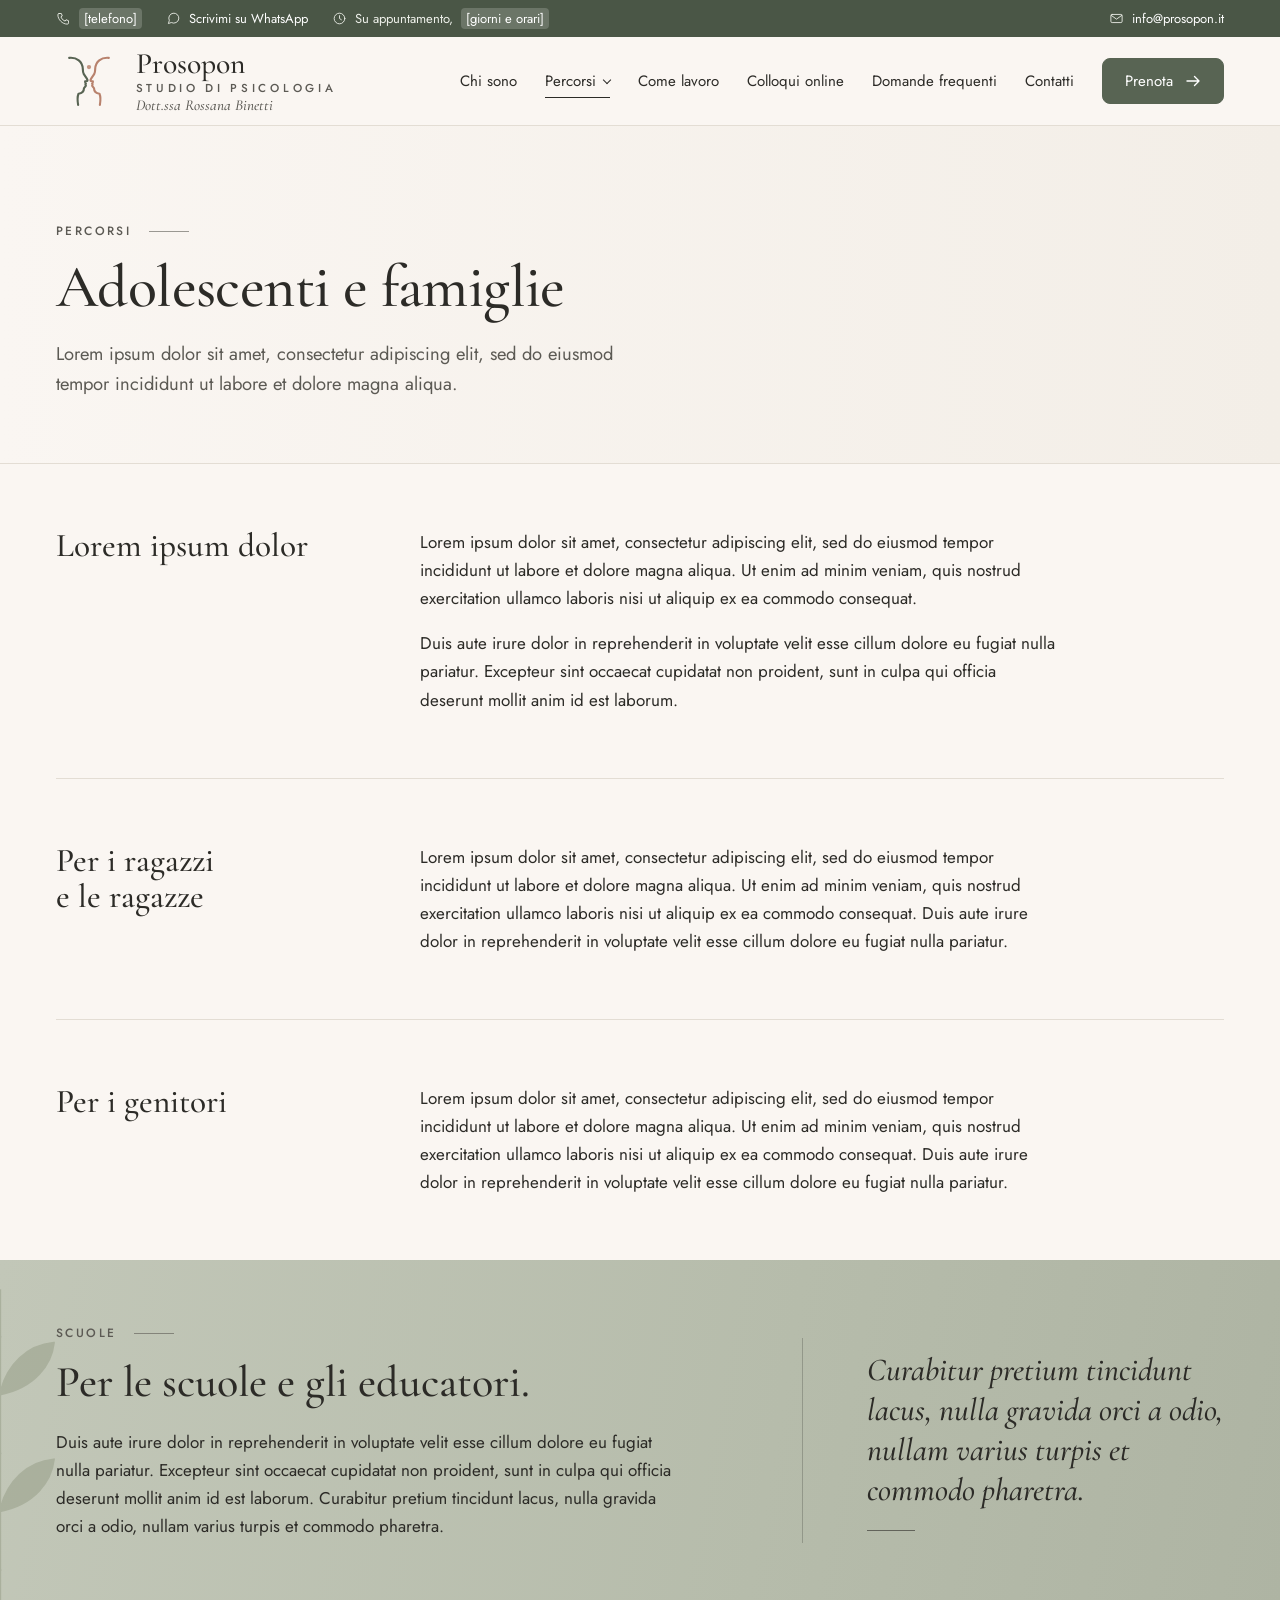
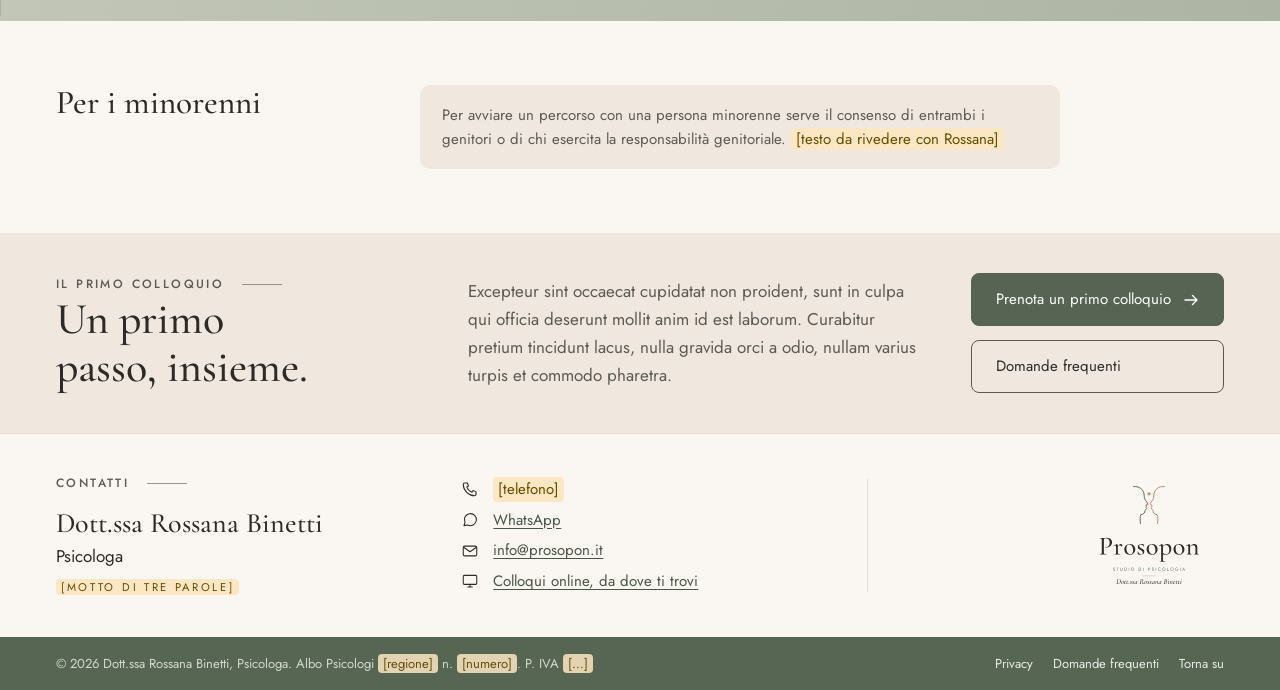
==== commit 0dbd5d62: "Menu allineato a tutte le larghezze, intestazione leggibile, informativa privacy - menu a scomparsa " ====
--- a/adolescenti.html
+++ b/adolescenti.html
@@ -7,10 +7,7 @@
   <meta name="description" content="Percorsi per adolescenti, genitori e scuole.">
   <meta name="theme-color" content="#faf6f2">
   <link rel="icon" href="assets/prosopon-marchio.svg" type="image/svg+xml">
-  <link rel="preconnect" href="https://fonts.googleapis.com">
-  <link rel="preconnect" href="https://fonts.gstatic.com" crossorigin>
-  <link href="https://fonts.googleapis.com/css2?family=Cormorant+Garamond:ital,wght@0,500;0,600;1,500&family=Jost:wght@400;500&family=Nothing+You+Could+Do&display=swap" rel="stylesheet">
-  <link rel="stylesheet" href="assets/style.css?v=0df77969">
+  <link rel="stylesheet" href="assets/style.css?v=dad93ff1">
 </head>
 <body>
 
@@ -30,7 +27,8 @@
 <header class="top">
   <div class="contenitore">
     <a class="firma" href="index.html">
-      <img src="assets/prosopon-orizzontale.svg" alt="Prosopon – Studio di Psicologia, Dott.ssa Rossana Binetti" width="483" height="134">
+      <img src="assets/prosopon-marchio.svg" alt="" width="66" height="54">
+      <span class="firma-nome">Prosopon<small>Studio di psicologia</small><em>Dott.ssa Rossana Binetti</em></span>
     </a>
     <button class="apri-menu" type="button" aria-expanded="false" aria-controls="menu-principale">
       <span></span><span></span><span></span><span class="sr">Menu</span>
--- a/assets/style.css
+++ b/assets/style.css
@@ -2,6 +2,14 @@
    Prosopon – Studio di Psicologia, Dott.ssa Rossana Binetti
    Stile: avorio caldo, verde salvia, rosa cipria, serif elegante
    ------------------------------------------------------------ */
+
+/* Caratteri ospitati sul sito (licenza SIL Open Font License): nessuna richiesta a Google */
+@font-face { font-family: "Jost"; font-weight: 400; font-style: normal; font-display: swap; src: url("fonts/jost-latin-400-normal.woff2") format("woff2"); }
+@font-face { font-family: "Jost"; font-weight: 500; font-style: normal; font-display: swap; src: url("fonts/jost-latin-500-normal.woff2") format("woff2"); }
+@font-face { font-family: "Cormorant Garamond"; font-weight: 500; font-style: normal; font-display: swap; src: url("fonts/cormorant-garamond-latin-500-normal.woff2") format("woff2"); }
+@font-face { font-family: "Cormorant Garamond"; font-weight: 600; font-style: normal; font-display: swap; src: url("fonts/cormorant-garamond-latin-600-normal.woff2") format("woff2"); }
+@font-face { font-family: "Cormorant Garamond"; font-weight: 500; font-style: italic; font-display: swap; src: url("fonts/cormorant-garamond-latin-500-italic.woff2") format("woff2"); }
+@font-face { font-family: "Nothing You Could Do"; font-weight: 400; font-style: normal; font-display: swap; src: url("fonts/nothing-you-could-do-latin-400-normal.woff2") format("woff2"); }
 
 :root {
   --avorio: #faf6f2;        /* fondo */
@@ -128,12 +136,19 @@
   color: var(--inchiostro);
 }
 .firma:hover { color: var(--inchiostro); }
-.firma img { height: 58px; width: auto; }
+.firma img { height: 54px; width: auto; }
 .firma-nome {
   font-family: var(--serif);
-  font-size: 1.7rem;
+  font-size: 1.85rem;
   line-height: 1;
   font-weight: 500;
+}
+.firma-nome em {
+  display: block;
+  margin-top: 3px;
+  font-family: var(--serif);
+  font-size: .95rem;
+  color: var(--inchiostro-2);
 }
 .firma-nome small {
   display: block;
@@ -563,7 +578,7 @@
 .barra .albo { opacity: .85; }
 
 @media (max-width: 640px) {
-  .firma img { height: 46px; }
+  .firma img { height: 44px; }
   .firma-nome { font-size: 1.45rem; }
   .menu { gap: 2px 18px; }
 }
@@ -584,7 +599,7 @@
 .sr { position: absolute; width: 1px; height: 1px; overflow: hidden; clip: rect(0 0 0 0); }
 .apri-menu { display: none; }
 
-@media (max-width: 900px) {
+@media (max-width: 1200px) {
   .apri-menu {
     display: grid;
     gap: 5px;
@@ -638,7 +653,7 @@
   transform: translateY(-3px) rotate(45deg);
 }
 .sottomenu { list-style: none; margin: 0; padding: 0; }
-@media (min-width: 901px) {
+@media (min-width: 1201px) {
   .sottomenu {
     position: absolute; left: -18px; top: 100%; min-width: 250px; padding: 10px 0;
     background: var(--carta); border: 1px solid var(--linea); border-radius: 10px;
@@ -650,7 +665,7 @@
   .sottomenu a { display: block; padding: 8px 18px; background-image: none !important; }
   .sottomenu a:hover { background-color: var(--avorio); }
 }
-@media (max-width: 900px) {
+@media (max-width: 1200px) {
   .sottomenu { padding: 0 0 4px 16px; border-left: 1px solid var(--linea); margin: 2px 0 6px; }
   .sottomenu a { font-size: .95rem; color: var(--inchiostro-2); }
 }
@@ -723,3 +738,16 @@
 @media (prefers-reduced-motion: reduce) {
   .apri-chiudi::details-content, .sottomenu { transition: none; }
 }
+
+/* Informativa privacy */
+.privacy .testo h3 { font-size: 1.35rem; margin: 1.4em 0 .3em; }
+.privacy .testo ul { padding-left: 1.2em; margin: 0 0 1em; }
+.privacy .testo li { margin-bottom: .35em; }
+.aggiornamento { color: var(--inchiostro-2); font-size: .9375rem; }
+
+@media (max-width: 420px) {
+  .firma { gap: 10px; }
+  .firma-nome { font-size: 1.55rem; }
+  .firma-nome small { letter-spacing: .18em; font-size: .66rem; }
+  .firma-nome em { font-size: .85rem; }
+}
